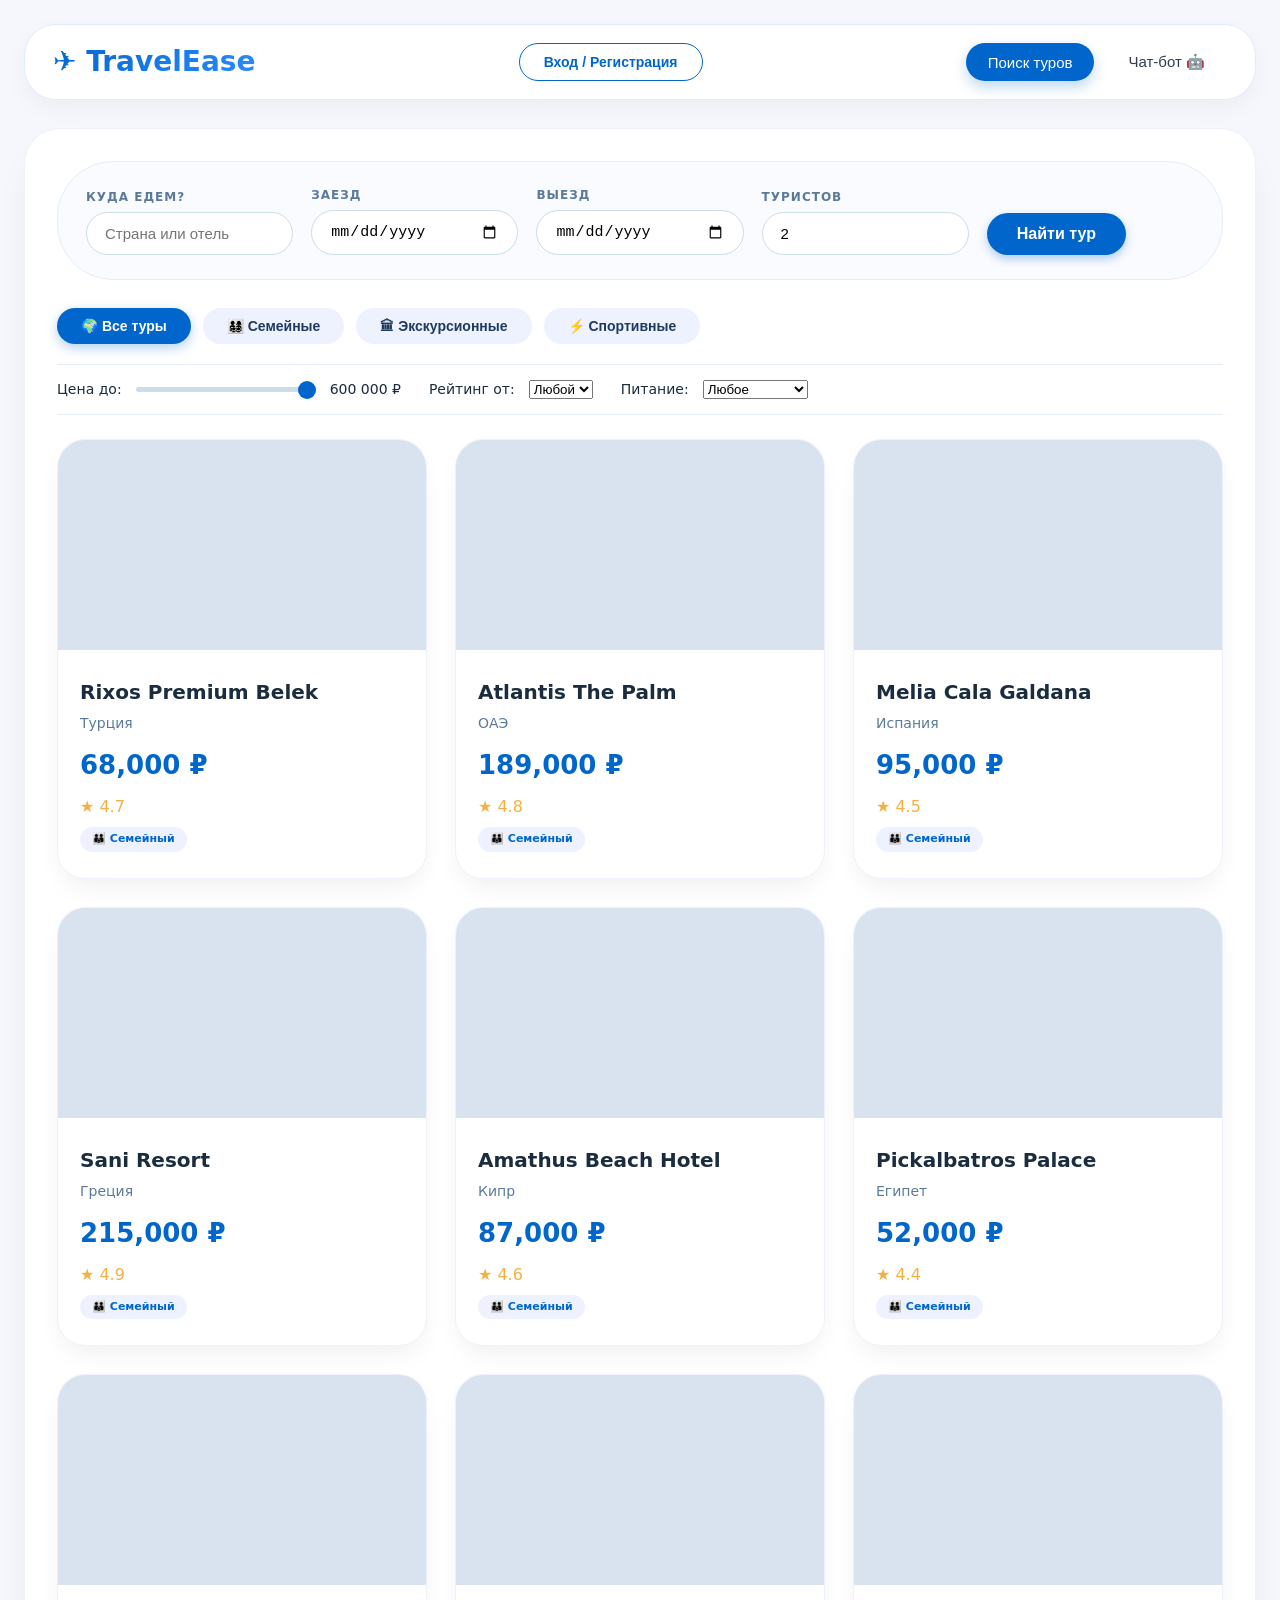
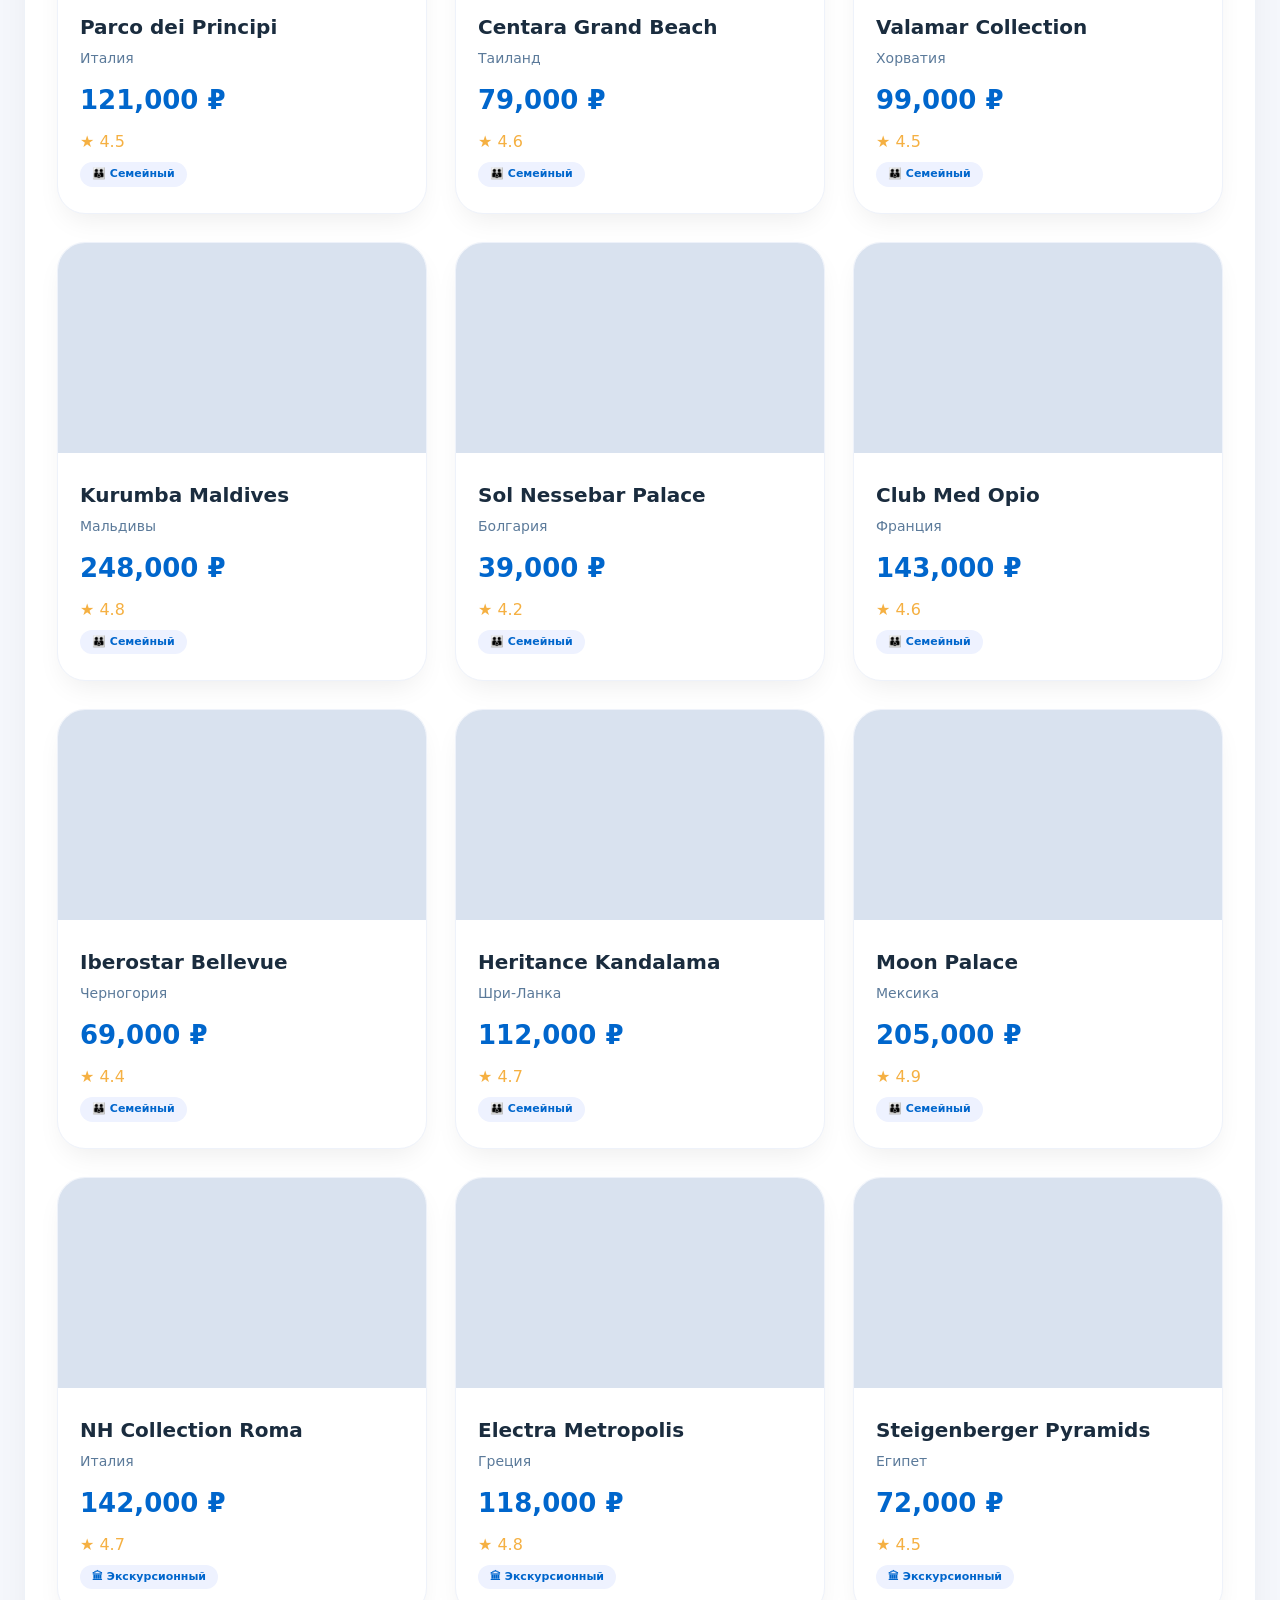
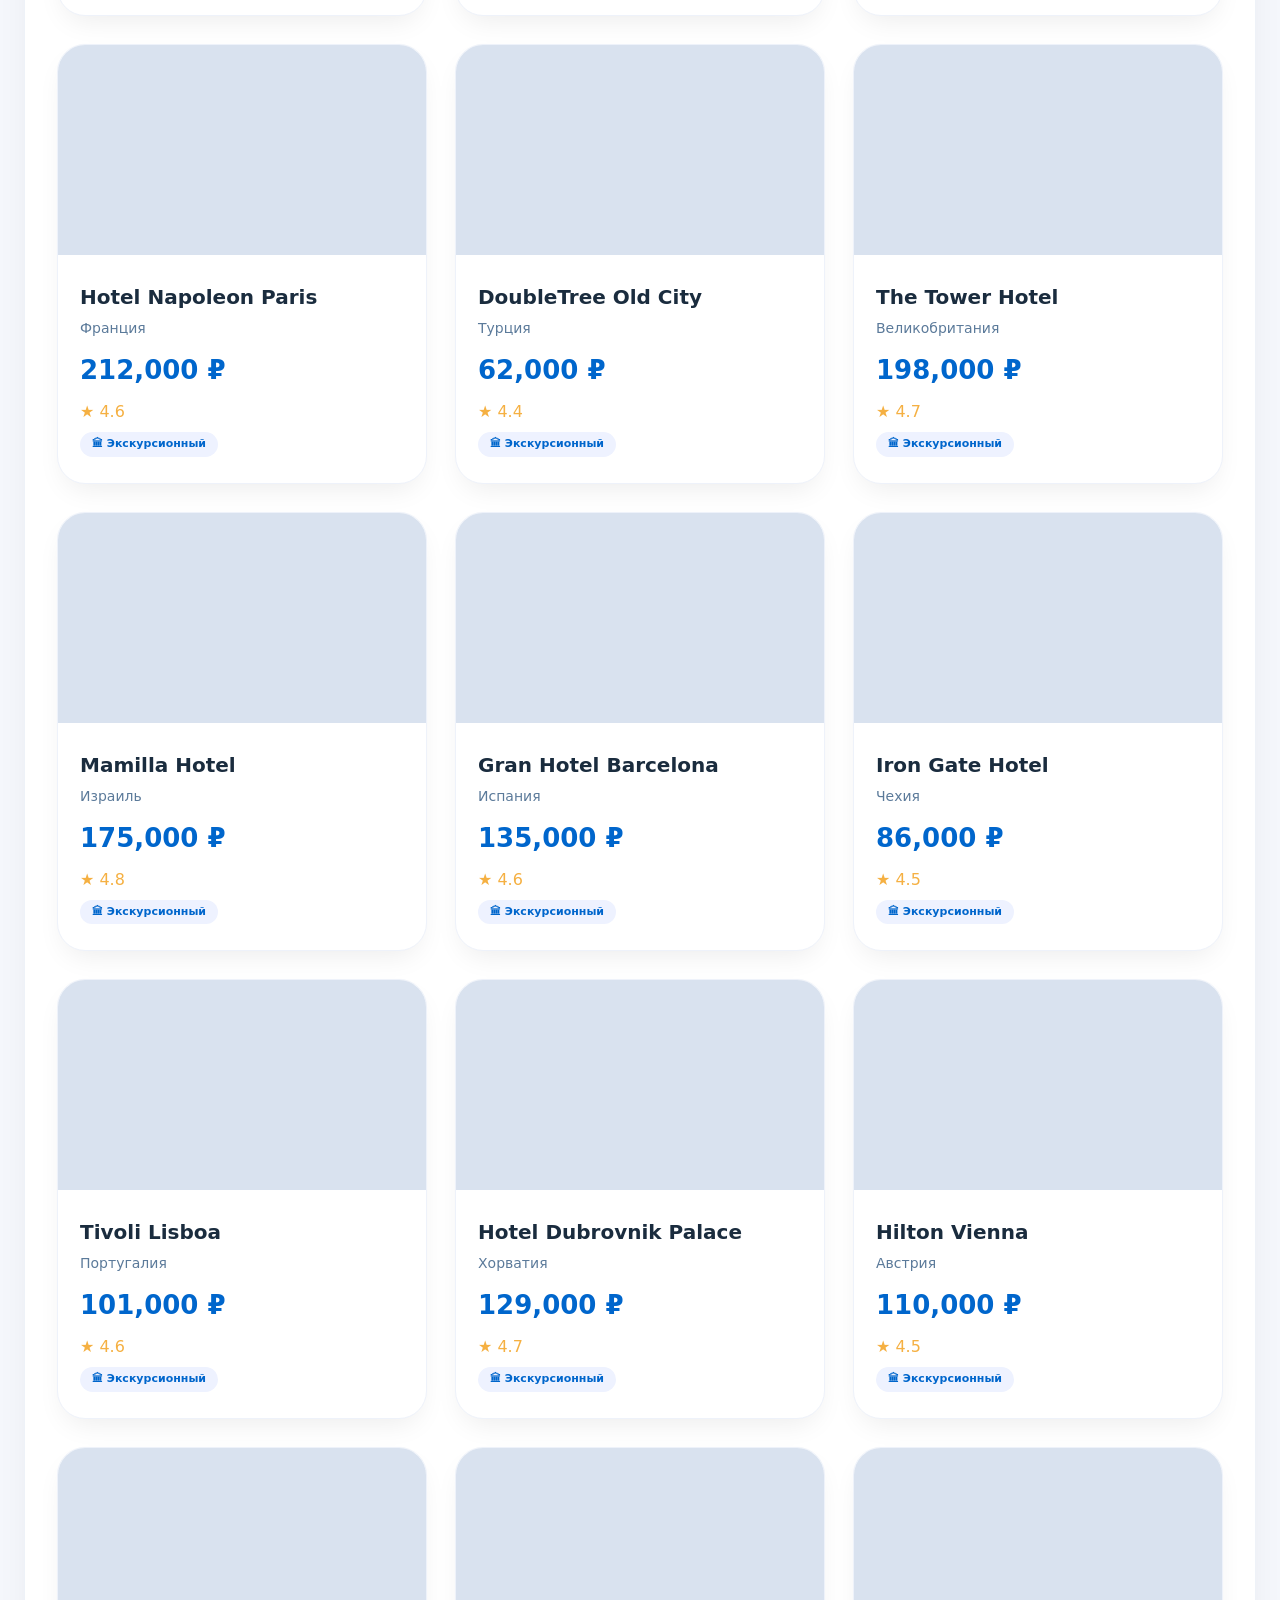
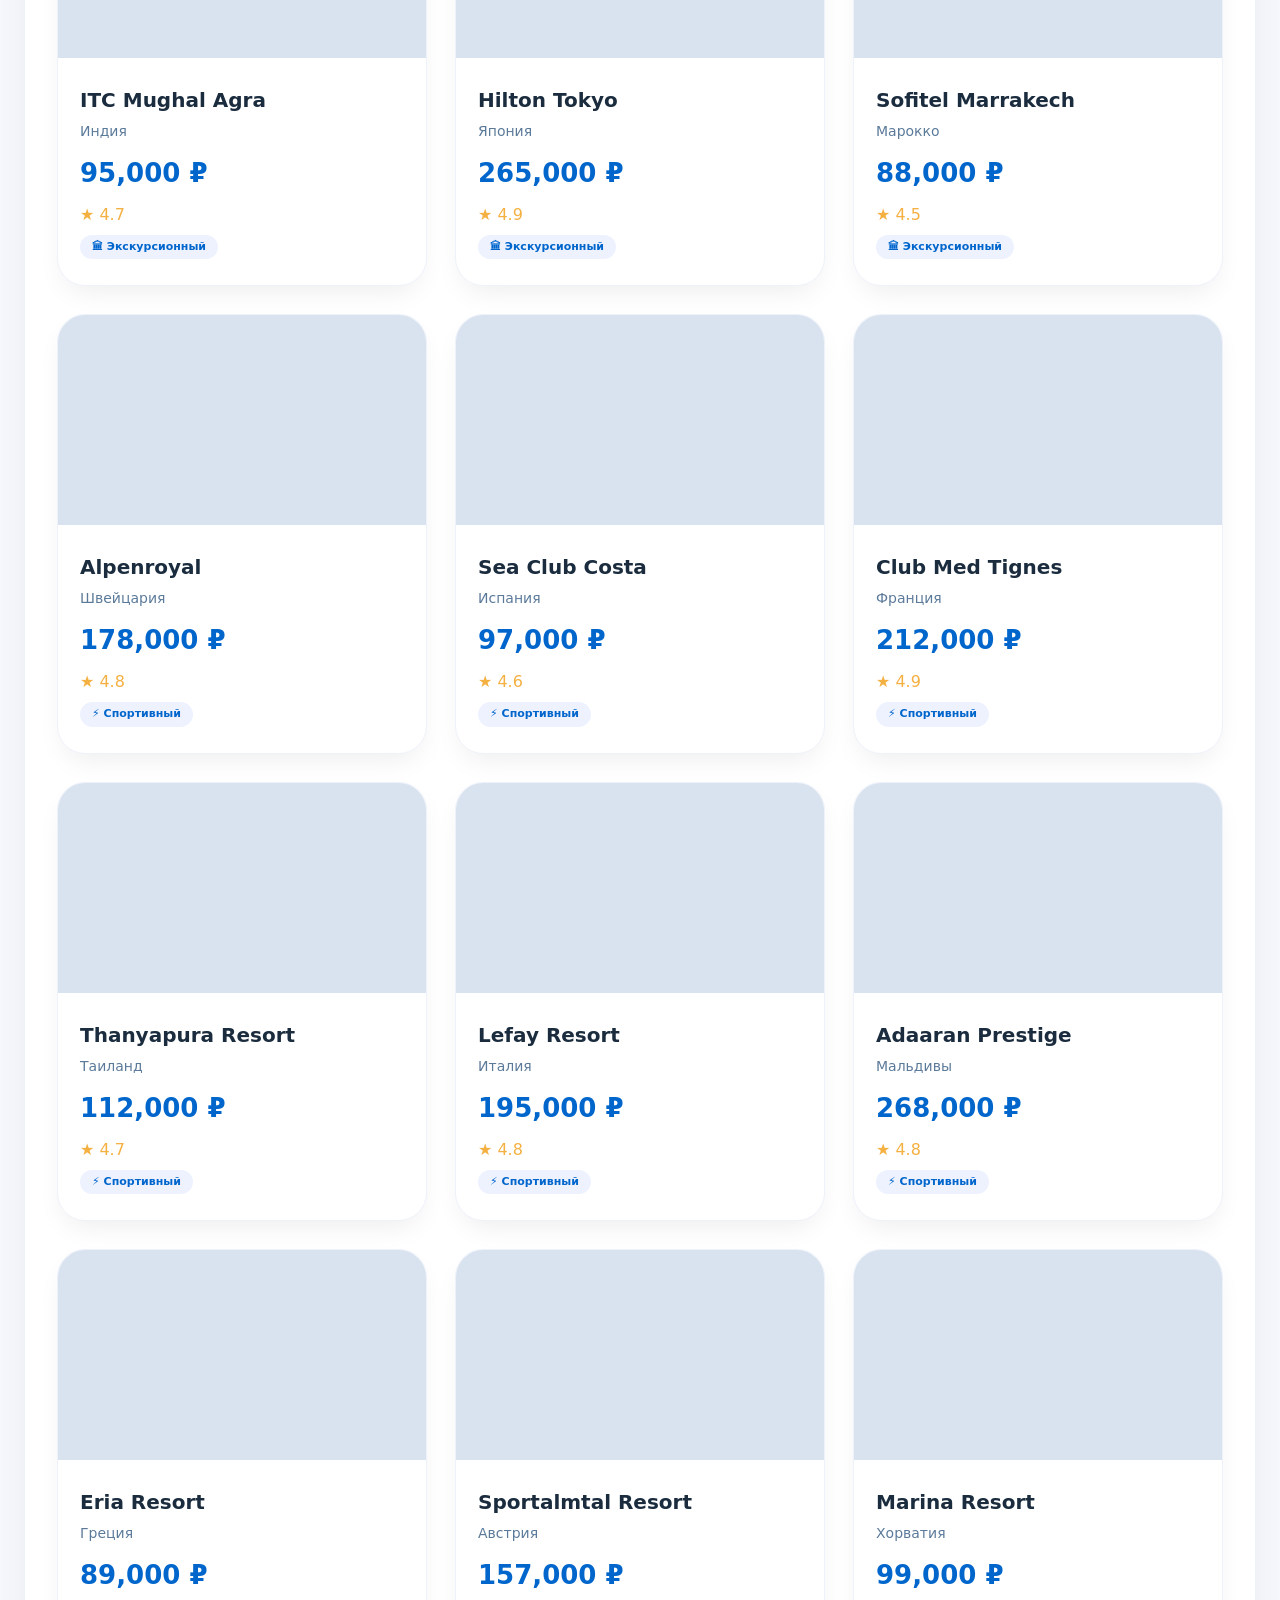
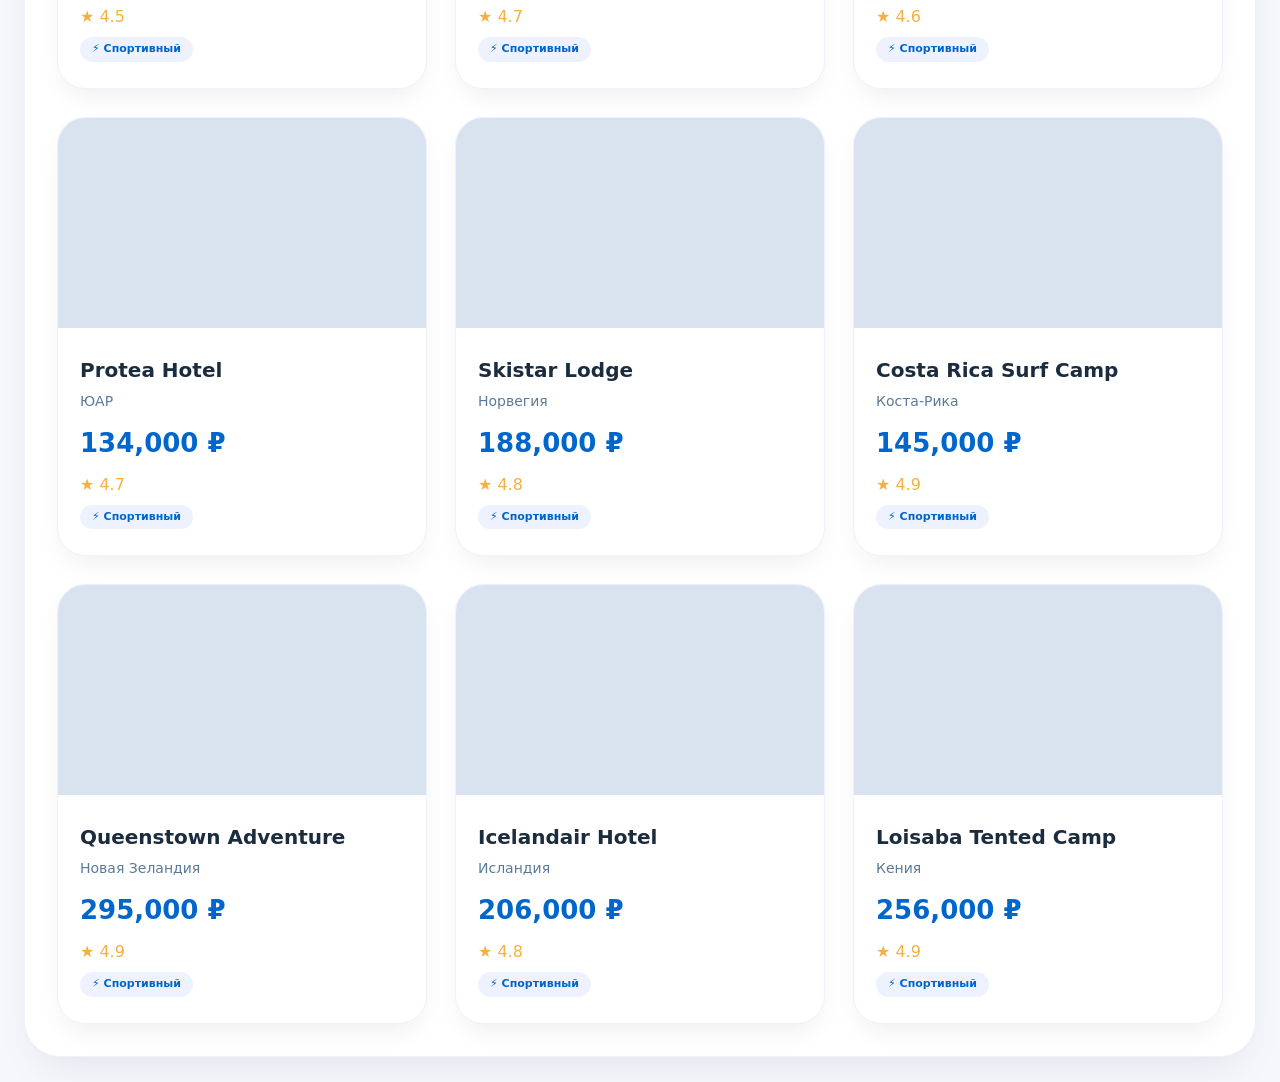
==== index.html @ 3adcb888 "Add files via upload" ====
<!DOCTYPE html>
<html lang="ru">
<head>
    <meta charset="UTF-8">
    <meta name="viewport" content="width=device-width, initial-scale=1.0, user-scalable=yes">
    <title>TravelEase — элитные туры | 45 направлений</title>
    <style>
        * { margin: 0; padding: 0; box-sizing: border-box; transition: background-color 0.2s ease, color 0.2s ease, border-color 0.2s, box-shadow 0.2s, transform 0.2s; }
        body { font-family: 'Inter', system-ui, -apple-system, 'Segoe UI', Roboto, Helvetica, sans-serif; background: #f5f7fc; padding: 24px; line-height: 1.5; color: #1a2c3e; }
        body.dark-theme { background: #0f1724; color: #eef2ff; }
        ::-webkit-scrollbar { width: 8px; height: 8px; }
        ::-webkit-scrollbar-track { background: #e2e8f0; border-radius: 10px; }
        ::-webkit-scrollbar-thumb { background: #94a3b8; border-radius: 10px; }
        body.dark-theme ::-webkit-scrollbar-track { background: #1e293b; }
        body.dark-theme ::-webkit-scrollbar-thumb { background: #475569; }
        .app { max-width: 1400px; margin: 0 auto; }
        header { background: rgba(255, 255, 255, 0.96); backdrop-filter: blur(4px); border-radius: 32px; padding: 16px 28px; margin-bottom: 28px; box-shadow: 0 8px 24px rgba(0, 0, 0, 0.04); display: flex; align-items: center; justify-content: space-between; flex-wrap: wrap; gap: 18px; border: 1px solid rgba(0, 102, 204, 0.12); }
        body.dark-theme header { background: #1e2939; border-color: #2d3a4a; }
        .logo { font-size: 28px; font-weight: 700; background: linear-gradient(135deg, #0066CC, #2b8cff); -webkit-background-clip: text; background-clip: text; color: transparent; cursor: pointer; }
        body.dark-theme .logo { background: linear-gradient(135deg, #70a9ff, #a0c4ff); -webkit-background-clip: text; }
        .user-area button { background: transparent; border: 1.5px solid #0066CC; padding: 10px 24px; border-radius: 40px; font-weight: 600; font-size: 14px; cursor: pointer; color: #0066CC; }
        body.dark-theme .user-area button { border-color: #70a9ff; color: #70a9ff; }
        .nav { display: flex; gap: 12px; }
        .nav button { background: none; border: none; padding: 10px 22px; border-radius: 40px; font-weight: 500; font-size: 15px; cursor: pointer; color: #2c3e50; display: flex; align-items: center; gap: 8px; }
        body.dark-theme .nav button { color: #cbd5e6; }
        .nav button.active { background: #0066CC; color: white; box-shadow: 0 6px 14px rgba(0, 102, 204, 0.25); }
        .nav button:hover:not(.active) { background: #eef2ff; }
        body.dark-theme .nav button:hover:not(.active) { background: #2d3a4a; }
        .content { background: white; border-radius: 36px; padding: 32px; box-shadow: 0 20px 40px -12px rgba(0, 0, 0, 0.08); border: 1px solid #eef2f8; }
        body.dark-theme .content { background: #1a2533; border-color: #2a3747; }
        .search-section { background: #f9fbfe; padding: 24px 28px; border-radius: 56px; margin-bottom: 28px; display: flex; flex-wrap: wrap; gap: 18px; align-items: flex-end; border: 1px solid #e2edf7; }
        body.dark-theme .search-section { background: #1f2c3a; border-color: #2e3f4e; }
        .search-group { flex: 1 1 180px; }
        .search-group label { display: block; font-size: 12px; font-weight: 600; text-transform: uppercase; letter-spacing: 1px; color: #5b7a9a; margin-bottom: 6px; }
        .search-group input, .search-group select { width: 100%; padding: 12px 18px; border-radius: 60px; border: 1px solid #cbdde9; background: white; font-size: 15px; outline: none; }
        .search-group input:focus, .search-group select:focus { border-color: #0066CC; box-shadow: 0 0 0 3px rgba(0,102,204,0.15); }
        body.dark-theme .search-group input, body.dark-theme .search-group select { background: #253241; border-color: #405468; color: #eef2ff; }
        .avatar-search-wrapper { display: flex; align-items: center; }
        .avatar { width: 52px; height: 52px; border-radius: 50%; background: linear-gradient(135deg, #0066CC, #4098ff); color: white; display: flex; align-items: center; justify-content: center; font-weight: bold; font-size: 24px; cursor: pointer; border: 2px solid white; box-shadow: 0 6px 12px rgba(0,0,0,0.1); }
        .filter-row { display: flex; gap: 28px; flex-wrap: wrap; margin: 20px 0 18px; padding: 14px 0; border-top: 1px solid #e2edf7; border-bottom: 1px solid #e2edf7; }
        .filter-item { display: flex; align-items: center; gap: 14px; font-size: 14px; }
        .category-tabs { display: flex; flex-wrap: wrap; gap: 12px; margin: 0 0 20px 0; }
        .category-btn { background: #eef2ff; border: none; padding: 10px 24px; border-radius: 40px; font-weight: 600; font-size: 14px; cursor: pointer; color: #1e3a5f; }
        body.dark-theme .category-btn { background: #2d3a4a; color: #cbd5e6; }
        .category-btn.active { background: #0066CC; color: white; box-shadow: 0 4px 12px rgba(0,102,204,0.3); }
        input[type="range"] { width: 180px; height: 5px; -webkit-appearance: none; background: #cbdde9; border-radius: 5px; }
        input[type="range"]::-webkit-slider-thumb { -webkit-appearance: none; width: 18px; height: 18px; background: #0066CC; border-radius: 50%; cursor: pointer; }
        body.dark-theme input[type="range"] { background: #405468; }
        body.dark-theme input[type="range"]::-webkit-slider-thumb { background: #70a9ff; }
        .tours-grid { display: grid; grid-template-columns: repeat(auto-fill, minmax(290px, 1fr)); gap: 28px; margin-top: 24px; }
        .tour-card { background: #ffffff; border-radius: 28px; overflow: hidden; box-shadow: 0 12px 28px -8px rgba(0, 0, 0, 0.08); transition: all 0.3s cubic-bezier(0.2, 0, 0, 1); cursor: pointer; border: 1px solid #eef2fa; }
        body.dark-theme .tour-card { background: #202d3c; border-color: #2e4051; }
        .tour-card:hover { transform: translateY(-6px); box-shadow: 0 28px 38px -14px rgba(0, 0, 0, 0.2); }
        .tour-card img { width: 100%; height: 210px; object-fit: cover; background: #d9e2ef; }
        .tour-info { padding: 20px 22px 26px; }
        .tour-info h3 { font-size: 20px; font-weight: 700; margin-bottom: 6px; }
        .destination { color: #5b7a9a; font-size: 14px; margin-bottom: 12px; }
        .price { font-size: 26px; font-weight: 800; color: #0066CC; }
        body.dark-theme .price { color: #70a9ff; }
        .rating { color: #f5b042; margin-top: 10px; font-weight: 500; }
        .tour-category-badge { display: inline-block; background: #eef2ff; padding: 4px 12px; border-radius: 30px; font-size: 11px; font-weight: 600; margin-top: 8px; color: #0066CC; }
        .modal { display: none; position: fixed; top: 0; left: 0; width: 100%; height: 100%; background: rgba(0, 0, 0, 0.6); backdrop-filter: blur(4px); justify-content: center; align-items: center; z-index: 3000; }
        .modal.active { display: flex; }
        .modal-content { background: white; border-radius: 48px; padding: 32px; width: 560px; max-width: 92%; box-shadow: 0 30px 50px rgba(0, 0, 0, 0.3); animation: fadeUp 0.25s ease; max-height: 85vh; overflow-y: auto; }
        body.dark-theme .modal-content { background: #1e2a36; color: #fff; }
        @keyframes fadeUp { from { opacity: 0; transform: translateY(20px); } to { opacity: 1; transform: translateY(0); } }
        .close-modal { float: right; font-size: 28px; cursor: pointer; transition: 0.2s; }
        .destinations-list { display: grid; grid-template-columns: repeat(auto-fill, minmax(200px, 1fr)); gap: 12px; margin: 20px 0; }
        .dest-card { background: #f0f4fa; padding: 14px 12px; border-radius: 40px; text-align: center; cursor: pointer; font-weight: 500; transition: 0.2s; border: 1px solid transparent; }
        .dest-card:hover { background: #0066CC; color: white; transform: scale(0.98); border-color: #fff; }
        body.dark-theme .dest-card { background: #2f4052; color: #eef2ff; }
        body.dark-theme .dest-card:hover { background: #70a9ff; color: #0f1724; }
        .btn { background: #0066CC; color: white; border: none; padding: 14px 30px; border-radius: 50px; font-size: 16px; font-weight: 700; cursor: pointer; transition: 0.2s; box-shadow: 0 4px 10px rgba(0,102,204,0.3); }
        .btn:hover { background: #004c99; transform: translateY(-2px); }
        body.dark-theme .btn { background: #70a9ff; color: #0f1724; }
        .extras-group { margin: 20px 0; max-height: 320px; overflow-y: auto; padding-right: 8px; }
        .extras-group label { display: flex; align-items: center; gap: 14px; margin: 16px 0; cursor: pointer; }
        .extras-group input[type="checkbox"] { width: 20px; height: 20px; accent-color: #0066CC; }
        .profile-section { background: #f8fafc; border-radius: 28px; padding: 24px; }
        body.dark-theme .profile-section { background: #253240; }
        .booking-item { background: #ffffff; border-radius: 24px; padding: 18px; margin-bottom: 16px; border: 1px solid #eef2f8; }
        body.dark-theme .booking-item { background: #253240; border-color: #31475b; }
        .extras-list { font-size: 13px; margin-top: 10px; color: #2b6e3c; }
        .logout-btn { background: #dc3545; color: white; border: none; padding: 12px 28px; border-radius: 60px; font-weight: 600; cursor: pointer; }
        .chat-widget { position: fixed; bottom: 28px; right: 28px; width: 340px; background: white; border-radius: 32px; box-shadow: 0 20px 35px rgba(0, 0, 0, 0.2); overflow: hidden; display: none; flex-direction: column; z-index: 1000; }
        .chat-widget.open { display: flex; }
        .chat-header { background: #0066CC; color: white; padding: 16px 20px; display: flex; justify-content: space-between; font-weight: 700; }
        .chat-messages { height: 280px; overflow-y: auto; padding: 16px; background: #f9fbfe; }
        .chat-message.user { display: flex; justify-content: flex-end; margin-bottom: 12px; }
        .chat-message.bot { display: flex; justify-content: flex-start; margin-bottom: 12px; }
        .chat-bubble { max-width: 80%; padding: 10px 16px; border-radius: 24px; background: white; }
        .chat-message.user .chat-bubble { background: #0066CC; color: white; }
        .chat-input-area { display: flex; padding: 12px; border-top: 1px solid #e2edf7; gap: 8px; }
        .chat-input-area input { flex: 1; padding: 10px 16px; border-radius: 60px; border: 1px solid #cbdde9; outline: none; }
        .notification { position: fixed; bottom: 28px; left: 28px; background: #0066CC; color: white; padding: 14px 24px; border-radius: 60px; font-weight: 600; animation: slideUp 0.3s; z-index: 2000; }
        @keyframes slideUp { from { opacity: 0; transform: translateY(20px); } to { opacity: 1; transform: translateY(0); } }
        .avatar-preview { width: 100px; height: 100px; border-radius: 50%; background: #0066CC; display: flex; align-items: center; justify-content: center; font-size: 42px; font-weight: bold; color: white; margin-bottom: 20px; }
        .settings-item { margin: 24px 0; display: flex; align-items: center; flex-wrap: wrap; gap: 20px; }
        .tab-btn.active { background: #0066CC; color: white; border: none; }
        .tab-content { display: none; }
        .tab-content.active { display: block; }
    </style>
</head>
<body>
<div class="app">
    <header>
        <div class="logo" onclick="location.reload()">✈ TravelEase</div>
        <div class="user-area" id="userArea">
            <button id="authButton" onclick="openAuthModal()" data-i18n="auth_btn">Вход / Регистрация</button>
        </div>
        <div class="nav">
            <button id="navHome" class="active" onclick="showView('home')" data-i18n="nav_home">Поиск туров</button>
            <button onclick="openChat()" data-i18n="nav_chat">Чат-бот 🤖</button>
        </div>
    </header>
    <div class="content">
        <div id="homeView" class="list-view">
            <div class="search-section">
                <div class="search-group"><label data-i18n="search_dest">Куда едем?</label><input type="text" id="searchDestination" placeholder="Страна или отель" data-i18n-placeholder="search_placeholder"></div>
                <div class="search-group"><label data-i18n="date_from">Заезд</label><input type="date" id="dateFrom"></div>
                <div class="search-group"><label data-i18n="date_to">Выезд</label><input type="date" id="dateTo"></div>
                <div class="search-group"><label data-i18n="travelers">Туристов</label><input type="number" id="travelers" value="2" min="1"></div>
                <div class="search-group"><button class="btn" style="padding:12px 30px;" onclick="searchTours()" data-i18n="search_btn">Найти тур</button></div>
                <div id="avatarContainer" style="display:none;" onclick="goToProfile()" class="avatar-search-wrapper"><div id="avatarPlaceholder" class="avatar"></div></div>
            </div>
            <div class="category-tabs" id="categoryTabs">
                <button class="category-btn active" data-cat="all" data-i18n="cat_all">🌍 Все туры</button>
                <button class="category-btn" data-cat="family" data-i18n="cat_family">👨‍👩‍👧‍👦 Семейные</button>
                <button class="category-btn" data-cat="excursion" data-i18n="cat_excursion">🏛 Экскурсионные</button>
                <button class="category-btn" data-cat="sport" data-i18n="cat_sport">⚡ Спортивные</button>
            </div>
            <div class="filter-row">
                <div class="filter-item"><label data-i18n="price_up_to">Цена до:</label><input type="range" id="priceFilter" min="0" max="600000" step="5000" value="600000" oninput="updatePriceLabel()"><span id="priceValue">600 000 ₽</span></div>
                <div class="filter-item"><label data-i18n="rating_from">Рейтинг от:</label><select id="ratingFilter"><option value="0" data-i18n="any">Любой</option><option value="4">4+</option><option value="4.5">4.5+</option><option value="4.8">4.8+</option></select></div>
                <div class="filter-item"><label data-i18n="meal">Питание:</label><select id="mealFilter"><option value="" data-i18n="any_meal">Любое</option><option value="all-inclusive">All Inclusive</option><option value="breakfast">Завтраки</option><option value="half">Полупансион</option></select></div>
            </div>
            <div id="toursContainer" class="tours-grid"></div>
        </div>
        <div id="profileView" class="detail-view" style="display:none;">
            <h2 style="margin-bottom:20px;" data-i18n="profile_title">👤 Личный кабинет</h2>
            <div class="profile-tabs" style="display:flex; gap:12px; margin-bottom:24px; border-bottom:2px solid #e2edf7; padding-bottom:8px;">
                <button class="tab-btn active" onclick="switchProfileTab('profileInfo')" data-i18n="profile_tab">Профиль</button>
                <button class="tab-btn" onclick="switchProfileTab('bookings')" data-i18n="bookings_tab">История бронирований</button>
                <button class="tab-btn" onclick="switchProfileTab('settings')" data-i18n="settings_tab">Настройки</button>
            </div>
            <div id="profileInfoTab" class="tab-content active"><div class="profile-section"><div id="profileAvatarPreview" class="avatar-preview"></div><p><strong data-i18n="name_label">Имя:</strong> <span id="profileName"></span></p><p><strong data-i18n="email_label">Email:</strong> <span id="profileEmail"></span></p></div></div>
            <div id="bookingsTab" class="tab-content"><div class="profile-section"><div id="bookingHistory"></div><button class="btn" style="margin-top:20px;" onclick="clearBookings()" data-i18n="clear_history">Очистить историю</button></div></div>
            <div id="settingsTab" class="tab-content"><div class="profile-section"><div class="settings-item"><label data-i18n="theme_label">Тема:</label><select id="themeSelect" onchange="changeTheme(this.value)"><option value="light">Светлая</option><option value="dark">Тёмная</option></select></div><div class="settings-item"><label data-i18n="lang_label">Язык:</label><select id="languageSelect" onchange="changeLanguage(this.value)"><option value="ru">Русский</option><option value="en">English</option></select></div><div class="settings-item avatar-upload"><label data-i18n="avatar_label">Аватар:</label><input type="file" id="avatarUpload" accept="image/*"><button class="btn" style="padding:8px 20px;" onclick="uploadAvatar()" data-i18n="upload_btn">Загрузить</button></div><div class="settings-item"><button class="logout-btn" onclick="logout()" data-i18n="logout_btn">Выйти из аккаунта</button></div></div></div>
        </div>
    </div>
</div>

<div id="destinationsModal" class="modal"><div class="modal-content"><span class="close-modal" onclick="closeDestinationsModal()">&times;</span><h2 id="destModalTitle" data-i18n="dest_modal_title">Выберите город / курорт</h2><div id="destinationsList" class="destinations-list"></div></div></div>
<div id="extrasModal" class="modal"><div class="modal-content"><span class="close-modal" onclick="closeExtrasModal()">&times;</span><h2 data-i18n="extras_title">✨ Дополнительные услуги</h2><div id="extrasList" class="extras-group"></div><button id="confirmBookingBtn" class="btn" style="width:100%;" onclick="confirmBookingWithExtras()" data-i18n="confirm_btn">Подтвердить бронь</button></div></div>
<div id="authModal" class="modal"></div>
<div id="chatWidget" class="chat-widget"></div>

<script>
    // ------------------- ПЕРЕВОДЫ ИНТЕРФЕЙСА -------------------
    const i18n = {
        ru: {
            auth_btn:"Вход / Регистрация", nav_home:"Поиск туров", nav_chat:"Чат-бот 🤖",
            search_dest:"Куда едем?", search_placeholder:"Страна или отель", date_from:"Заезд", date_to:"Выезд", travelers:"Туристов", search_btn:"Найти тур",
            price_up_to:"Цена до:", rating_from:"Рейтинг от:", meal:"Питание:", any:"Любой", any_meal:"Любое",
            cat_all:"🌍 Все туры", cat_family:"👨‍👩‍👧‍👦 Семейные", cat_excursion:"🏛 Экскурсионные", cat_sport:"⚡ Спортивные",
            profile_title:"👤 Личный кабинет", profile_tab:"Профиль", bookings_tab:"История бронирований", settings_tab:"Настройки",
            name_label:"Имя:", email_label:"Email:", clear_history:"Очистить историю", theme_label:"Тема:", lang_label:"Язык:",
            avatar_label:"Аватар:", upload_btn:"Загрузить", logout_btn:"Выйти из аккаунта",
            login_title:"Вход", login_btn:"Войти", to_register:"Нет аккаунта? Зарегистрируйтесь", register_btn:"Зарегистрироваться", to_login:"Уже есть аккаунт? Войти",
            extras_title:"✨ Дополнительные услуги", confirm_btn:"Подтвердить бронь", book_btn:"Забронировать с доп. услугами",
            dest_modal_title:"Выберите город / курорт", chat_welcome:"Здравствуйте! Нажмите на любой тур, чтобы увидеть 15 направлений и забронировать.",
            family_badge:"👪 Семейный", excursion_badge:"🏛 Экскурсионный", sport_badge:"⚡ Спортивный"
        },
        en: {
            auth_btn:"Login / Register", nav_home:"Search tours", nav_chat:"Chat bot 🤖",
            search_dest:"Where to go?", search_placeholder:"Country or hotel", date_from:"Check-in", date_to:"Check-out", travelers:"Travelers", search_btn:"Find tour",
            price_up_to:"Price up to:", rating_from:"Rating from:", meal:"Meal:", any:"Any", any_meal:"Any",
            cat_all:"🌍 All tours", cat_family:"👨‍👩‍👧‍👦 Family", cat_excursion:"🏛 Excursion", cat_sport:"⚡ Sport",
            profile_title:"👤 My Account", profile_tab:"Profile", bookings_tab:"Booking history", settings_tab:"Settings",
            name_label:"Name:", email_label:"Email:", clear_history:"Clear history", theme_label:"Theme:", lang_label:"Language:",
            avatar_label:"Avatar:", upload_btn:"Upload", logout_btn:"Logout",
            login_title:"Login", login_btn:"Login", to_register:"No account? Register", register_btn:"Register", to_login:"Already have account? Login",
            extras_title:"✨ Extra services", confirm_btn:"Confirm booking", book_btn:"Book with extras",
            dest_modal_title:"Choose city / resort", chat_welcome:"Hello! Click on any tour to see 15 destinations and book.",
            family_badge:"👪 Family", excursion_badge:"🏛 Excursion", sport_badge:"⚡ Sport"
        }
    };

    // ------------------- МАППИНГ СТРАН НА ФОТОГРАФИИ (ВАШИ URL + ДОБАВЛЕНЫ БОЛГАРИЯ И ЧЕРНОГОРИЯ) -------------------
    const countryImages = {
        // Русские названия
        "Турция": "https://fs.tonkosti.ru/sized/c420x200/1y/d8/1yd8jlja1r9cw8wog88swg8w8.jpg",
        "ОАЭ": "https://avatars.mds.yandex.net/i?id=caaf9a3d404d3c3d1b4f79c4db36d442_l-10703615-images-thumbs&n=13",
        "Испания": "https://pichold.ru/wp-content/uploads/2018/05/Spain1.jpg",
        "Греция": "https://avatars.mds.yandex.net/i?id=753945d20bbf22c6a6fbdc21956136d4_l-5276739-images-thumbs&n=13",
        "Кипр": "https://avatars.mds.yandex.net/i?id=712f76683929795d12dc6cb9701861fe_l-4667938-images-thumbs&n=13",
        "Египет": "https://upload.wikimedia.org/wikipedia/commons/thumb/d/df/Cairo_Form_Top.JPG/1280px-Cairo_Form_Top.JPG",
        "Италия": "https://i.pinimg.com/originals/f0/96/74/f09674102a705268036e72155bc8bedb.jpg?nii=t",
        "Таиланд": "https://prv1.lori-images.net/vid-sverhu-na-gorod-bangkok-stolitsu-tailanda-0041940785-preview.jpg",
        "Хорватия": "https://media.istockphoto.com/id/1456054172/ru/фото/живописный-город-и-пляжи-примоштена-с-панорамным-видом.jpg?s=612x612&w=0&k=20&c=5eMLczs-QNZ3IiZ3NWUAD_ZSmj2WtSO-fiffzHGi4II=",
        "Мальдивы": "https://upload.wikimedia.org/wikipedia/commons/thumb/a/ab/Mal%C3%A9_Maldives_%281%29.jpg/1280px-Mal%C3%A9_Maldives_%281%29.jpg",
        "Болгария": "https://zefirtravel.by/upload/iblock/d06/gyoi3owfc1e5he7cleymrq4ubcai6he0.jpg",
        "Франция": "https://upload.wikimedia.org/wikipedia/commons/thumb/4/4b/La_Tour_Eiffel_vue_de_la_Tour_Saint-Jacques%2C_Paris_ao%C3%BBt_2014_%282%29.jpg/1280px-La_Tour_Eiffel_vue_de_la_Tour_Saint-Jacques%2C_Paris_ao%C3%BBt_2014_%282%29.jpg",
        "Черногория": "https://avatars.mds.yandex.net/get-vertis-journal/4212087/169.jpg_1712660937142/orig",
        "Шри-Ланка": "https://images.unsplash.com/photo-1590523741831-ab7e8b8f9c7f?w=400&h=300&fit=crop",
        "Мексика": "https://images.unsplash.com/photo-1590077428593-a55bb07c4665?w=400&h=300&fit=crop",
        "Великобритания": "https://cdnn21.img.ria.ru/images/155635/45/1556354505_0:438:2000:1563_1920x0_80_0_0_64fb6d242c6240d9e44e5de1a31a7d6f.jpg",
        "Израиль": "https://media.istockphoto.com/id/506401136/tr/foto%C4%9Fraf/view-of-haifa-from-mount-carmel-israel.jpg?s=170667a&w=0&k=20&c=jRl7v8b5OUZMvqsaiNYcy_qJw44idveOdDEF3quhUKE=",
        "Чехия": "https://avatars.mds.yandex.net/i?id=47c4bacf1a6c9251844a124065e6716e_l-5623485-images-thumbs&n=13",
        "Португалия": "https://avatars.mds.yandex.net/i?id=853f57af607aa90fb7f7865453f0c22a_l-4257886-images-thumbs&n=13",
        "Австрия": "https://upload.wikimedia.org/wikipedia/commons/thumb/a/a6/Vienna_Street_%28375876406%29.jpg/1280px-Vienna_Street_%28375876406%29.jpg",
        "Индия": "https://as2.ftcdn.net/jpg/04/01/31/59/1000_F_401315941_G0X03EqVjcPDh1ev7G2wEQpZgFyKDsdK.jpg",
        "Япония": "https://i.pinimg.com/originals/78/07/6e/78076e2c7926d61602fe616200fc313e.jpg",
        "Марокко": "https://f.otzyv.ru/f/14/04/143994/24/01052420325418866840.jpeg",
        "Швейцария": "https://i.pinimg.com/originals/62/a5/1f/62a51f903d980187d5d91b3efa884c68.jpg",
        "ЮАР": "https://avatars.mds.yandex.net/i?id=478c4f4e84dbdb4a3ce99b69a5c23538_l-11459613-images-thumbs&n=13",
        "Норвегия": "https://avatars.mds.yandex.net/i?id=b45d98459e0d44fa5370cbfd703229a9_l-5234483-images-thumbs&n=13",
        "Коста-Рика": "https://upload.wikimedia.org/wikipedia/commons/thumb/0/07/San_Jose_2020_by_%40caya_here.jpg/960px-San_Jose_2020_by_%40caya_here.jpg",
        "Новая Зеландия": "https://media.istockphoto.com/id/2161229024/ru/фото/городской-пейзаж-веллингтона-новая-зеландия.jpg?s=612x612&w=0&k=20&c=vqJBxbzULoNAcci7_MfjV-fAuTaaHC8o_zM-yxdJ0Is=",
        "Исландия": "https://naked-science.ru/wp-content/uploads/2021/07/10-114.jpg",
        "Кения": "https://avatars.mds.yandex.net/i?id=1cce8fcec178874a376b730a52b8966f_sr-5172151-images-thumbs&n=13",
        // Английские названия (для EN)
        "Turkey": "https://fs.tonkosti.ru/sized/c420x200/1y/d8/1yd8jlja1r9cw8wog88swg8w8.jpg",
        "UAE": "https://avatars.mds.yandex.net/i?id=caaf9a3d404d3c3d1b4f79c4db36d442_l-10703615-images-thumbs&n=13",
        "Spain": "https://pichold.ru/wp-content/uploads/2018/05/Spain1.jpg",
        "Greece": "https://avatars.mds.yandex.net/i?id=753945d20bbf22c6a6fbdc21956136d4_l-5276739-images-thumbs&n=13",
        "Cyprus": "https://avatars.mds.yandex.net/i?id=712f76683929795d12dc6cb9701861fe_l-4667938-images-thumbs&n=13",
        "Egypt": "https://upload.wikimedia.org/wikipedia/commons/thumb/d/df/Cairo_Form_Top.JPG/1280px-Cairo_Form_Top.JPG",
        "Italy": "https://i.pinimg.com/originals/f0/96/74/f09674102a705268036e72155bc8bedb.jpg?nii=t",
        "Thailand": "https://prv1.lori-images.net/vid-sverhu-na-gorod-bangkok-stolitsu-tailanda-0041940785-preview.jpg",
        "Croatia": "https://media.istockphoto.com/id/1456054172/ru/фото/живописный-город-и-пляжи-примоштена-с-панорамным-видом.jpg?s=612x612&w=0&k=20&c=5eMLczs-QNZ3IiZ3NWUAD_ZSmj2WtSO-fiffzHGi4II=",
        "Maldives": "https://upload.wikimedia.org/wikipedia/commons/thumb/a/ab/Mal%C3%A9_Maldives_%281%29.jpg/1280px-Mal%C3%A9_Maldives_%281%29.jpg",
        "Bulgaria": "https://zefirtravel.by/upload/iblock/d06/gyoi3owfc1e5he7cleymrq4ubcai6he0.jpg",
        "France": "https://upload.wikimedia.org/wikipedia/commons/thumb/4/4b/La_Tour_Eiffel_vue_de_la_Tour_Saint-Jacques%2C_Paris_ao%C3%BBt_2014_%282%29.jpg/1280px-La_Tour_Eiffel_vue_de_la_Tour_Saint-Jacques%2C_Paris_ao%C3%BBt_2014_%282%29.jpg",
        "Montenegro": "https://avatars.mds.yandex.net/get-vertis-journal/4212087/169.jpg_1712660937142/orig",
        "Sri Lanka": "https://images.unsplash.com/photo-1590523741831-ab7e8b8f9c7f?w=400&h=300&fit=crop",
        "Mexico": "https://images.unsplash.com/photo-1590077428593-a55bb07c4665?w=400&h=300&fit=crop",
        "UK": "https://cdnn21.img.ria.ru/images/155635/45/1556354505_0:438:2000:1563_1920x0_80_0_0_64fb6d242c6240d9e44e5de1a31a7d6f.jpg",
        "Israel": "https://media.istockphoto.com/id/506401136/tr/foto%C4%9Fraf/view-of-haifa-from-mount-carmel-israel.jpg?s=170667a&w=0&k=20&c=jRl7v8b5OUZMvqsaiNYcy_qJw44idveOdDEF3quhUKE=",
        "Czech": "https://avatars.mds.yandex.net/i?id=47c4bacf1a6c9251844a124065e6716e_l-5623485-images-thumbs&n=13",
        "Portugal": "https://avatars.mds.yandex.net/i?id=853f57af607aa90fb7f7865453f0c22a_l-4257886-images-thumbs&n=13",
        "Austria": "https://upload.wikimedia.org/wikipedia/commons/thumb/a/a6/Vienna_Street_%28375876406%29.jpg/1280px-Vienna_Street_%28375876406%29.jpg",
        "India": "https://as2.ftcdn.net/jpg/04/01/31/59/1000_F_401315941_G0X03EqVjcPDh1ev7G2wEQpZgFyKDsdK.jpg",
        "Japan": "https://i.pinimg.com/originals/78/07/6e/78076e2c7926d61602fe616200fc313e.jpg",
        "Morocco": "https://f.otzyv.ru/f/14/04/143994/24/01052420325418866840.jpeg",
        "Switzerland": "https://i.pinimg.com/originals/62/a5/1f/62a51f903d980187d5d91b3efa884c68.jpg",
        "South Africa": "https://avatars.mds.yandex.net/i?id=478c4f4e84dbdb4a3ce99b69a5c23538_l-11459613-images-thumbs&n=13",
        "Norway": "https://avatars.mds.yandex.net/i?id=b45d98459e0d44fa5370cbfd703229a9_l-5234483-images-thumbs&n=13",
        "Costa Rica": "https://upload.wikimedia.org/wikipedia/commons/thumb/0/07/San_Jose_2020_by_%40caya_here.jpg/960px-San_Jose_2020_by_%40caya_here.jpg",
        "New Zealand": "https://media.istockphoto.com/id/2161229024/ru/фото/городской-пейзаж-веллингтона-новая-зеландия.jpg?s=612x612&w=0&k=20&c=vqJBxbzULoNAcci7_MfjV-fAuTaaHC8o_zM-yxdJ0Is=",
        "Iceland": "https://naked-science.ru/wp-content/uploads/2021/07/10-114.jpg",
        "Kenya": "https://avatars.mds.yandex.net/i?id=1cce8fcec178874a376b730a52b8966f_sr-5172151-images-thumbs&n=13"
    };
    const defaultImage = "https://images.unsplash.com/photo-1469854523086-cc02fe5d8800?w=400&h=300&fit=crop";

    // ------------------- 45 ТУРОВ (15 в каждой категории) РУС/АНГЛ -------------------
    const generateToursData = (lang) => {
        const isRu = lang === 'ru';
        const familyTours = [
            { id: 1, destination: isRu?"Турция":"Turkey", hotelName: "Rixos Premium Belek", price: 68000, rating: 4.7, meal: "all-inclusive", category: "family", description: isRu?"Аквапарк, мини-клуб, семейный спа, всё включено.":"Aquapark, kids club, family spa, all inclusive.", amenities: isRu?["Аквапарк","Детский клуб","All Inclusive"]:["Aquapark","Kids Club","All Inclusive"] },
            { id: 2, destination: isRu?"ОАЭ":"UAE", hotelName: "Atlantis The Palm", price: 189000, rating: 4.8, meal: "all-inclusive", category: "family", description: isRu?"Огромный аквариум, аквапарк, детские зоны.":"Huge aquarium, aquapark, kids zones.", amenities: isRu?["Аквапарк","Дельфинарий","Семейные номера"]:["Aquapark","Dolphinarium","Family rooms"] },
            { id: 3, destination: isRu?"Испания":"Spain", hotelName: "Melia Cala Galdana", price: 95000, rating: 4.5, meal: "half", category: "family", description: isRu?"Песчаный пляж, анимация, детский бассейн.":"Sandy beach, animation, kids pool.", amenities: isRu?["Мини-клуб","Семейный спа","Half Board"]:["Mini club","Family spa","Half Board"] },
            { id: 4, destination: isRu?"Греция":"Greece", hotelName: "Sani Resort", price: 215000, rating: 4.9, meal: "all-inclusive", category: "family", description: isRu?"Лучший семейный курорт Европы.":"Best family resort in Europe.", amenities: isRu?["Детский сад","Спортшкола","All Inclusive"]:["Kindergarten","Sports school","All Inclusive"] },
            { id: 5, destination: isRu?"Кипр":"Cyprus", hotelName: "Amathus Beach Hotel", price: 87000, rating: 4.6, meal: "breakfast", category: "family", description: isRu?"Песчаный пляж, игровые комнаты.":"Sandy beach, game rooms.", amenities: isRu?["Детский клуб","Теннис","Завтраки"]:["Kids club","Tennis","Breakfast"] },
            { id: 6, destination: isRu?"Египет":"Egypt", hotelName: "Pickalbatros Palace", price: 52000, rating: 4.4, meal: "all-inclusive", category: "family", description: isRu?"Большой аквапарк, анимация.":"Large aquapark, animation.", amenities: isRu?["Аквапарк","Мини-диско","All Inclusive"]:["Aquapark","Mini disco","All Inclusive"] },
            { id: 7, destination: isRu?"Италия":"Italy", hotelName: "Parco dei Principi", price: 121000, rating: 4.5, meal: "half", category: "family", description: isRu?"Семейный отель с садом.":"Family hotel with garden.", amenities: isRu?["Игровая зона","СПА","Полупансион"]:["Play area","SPA","Half Board"] },
            { id: 8, destination: isRu?"Таиланд":"Thailand", hotelName: "Centara Grand Beach", price: 79000, rating: 4.6, meal: "breakfast", category: "family", description: isRu?"Водные горки, детская академия.":"Water slides, kids academy.", amenities: isRu?["Детский клуб","Аквапарк","Завтраки"]:["Kids club","Aquapark","Breakfast"] },
            { id: 9, destination: isRu?"Хорватия":"Croatia", hotelName: "Valamar Collection", price: 99000, rating: 4.5, meal: "half", category: "family", description: isRu?"Семейные пакеты, анимация.":"Family packages, animation.", amenities: isRu?["Анимация","Семейный СПА","Half Board"]:["Animation","Family SPA","Half Board"] },
            { id: 10, destination: isRu?"Мальдивы":"Maldives", hotelName: "Kurumba Maldives", price: 248000, rating: 4.8, meal: "all-inclusive", category: "family", description: isRu?"Семейные виллы, клуб для детей.":"Family villas, kids club.", amenities: isRu?["Детский клуб","Кинотеатр","All Inclusive"]:["Kids club","Cinema","All Inclusive"] },
            { id: 11, destination: isRu?"Болгария":"Bulgaria", hotelName: "Sol Nessebar Palace", price: 39000, rating: 4.2, meal: "all-inclusive", category: "family", description: isRu?"Бассейны, детские площадки.":"Pools, playgrounds.", amenities: isRu?["Мини-клуб","Аквазона","All Inclusive"]:["Mini club","Aqua zone","All Inclusive"] },
            { id: 12, destination: isRu?"Франция":"France", hotelName: "Club Med Opio", price: 143000, rating: 4.6, meal: "all-inclusive", category: "family", description: isRu?"Семейный all inclusive.":"Family all inclusive.", amenities: isRu?["Детский клуб","Теннис","СПА"]:["Kids club","Tennis","SPA"] },
            { id: 13, destination: isRu?"Черногория":"Montenegro", hotelName: "Iberostar Bellevue", price: 69000, rating: 4.4, meal: "half", category: "family", description: isRu?"Семейный отель с анимацией.":"Family hotel with animation.", amenities: isRu?["Анимация","Детский бассейн","Half Board"]:["Animation","Kids pool","Half Board"] },
            { id: 14, destination: isRu?"Шри-Ланка":"Sri Lanka", hotelName: "Heritance Kandalama", price: 112000, rating: 4.7, meal: "breakfast", category: "family", description: isRu?"Приключения для семьи.":"Adventure for family.", amenities: isRu?["Экотропы","Детский клуб","Завтраки"]:["Eco trails","Kids club","Breakfast"] },
            { id: 15, destination: isRu?"Мексика":"Mexico", hotelName: "Moon Palace", price: 205000, rating: 4.9, meal: "all-inclusive", category: "family", description: isRu?"Огромный курорт, 9 бассейнов.":"Huge resort, 9 pools.", amenities: isRu?["Аквапарк","Игровая зона","All Inclusive"]:["Aquapark","Play zone","All Inclusive"] }
        ];
        const excursionTours = [
            { id: 16, destination: isRu?"Италия":"Italy", hotelName: "NH Collection Roma", price: 142000, rating: 4.7, meal: "breakfast", category: "excursion", description: isRu?"Экскурсии в Колизей, Ватикан.":"Excursions to Colosseum, Vatican.", amenities: isRu?["Экскурсии","Центр города","Завтраки"]:["Excursions","City center","Breakfast"] },
            { id: 17, destination: isRu?"Греция":"Greece", hotelName: "Electra Metropolis", price: 118000, rating: 4.8, meal: "breakfast", category: "excursion", description: isRu?"Акрополь, древняя агора.":"Acropolis, ancient agora.", amenities: isRu?["Гид","Вид на Акрополь"]:["Guide","Acropolis view"] },
            { id: 18, destination: isRu?"Египет":"Egypt", hotelName: "Steigenberger Pyramids", price: 72000, rating: 4.5, meal: "half", category: "excursion", description: isRu?"Пирамиды Гизы, Луксор.":"Pyramids of Giza, Luxor.", amenities: isRu?["Экскурсии","Вид на пирамиды"]:["Excursions","Pyramid view"] },
            { id: 19, destination: isRu?"Франция":"France", hotelName: "Hotel Napoleon Paris", price: 212000, rating: 4.6, meal: "breakfast", category: "excursion", description: isRu?"Триумфальная арка, Лувр.":"Arc de Triomphe, Louvre.", amenities: isRu?["Центр Парижа","Гид"]:["Paris center","Guide"] },
            { id: 20, destination: isRu?"Турция":"Turkey", hotelName: "DoubleTree Old City", price: 62000, rating: 4.4, meal: "breakfast", category: "excursion", description: isRu?"Айя-София, Голубая мечеть.":"Hagia Sophia, Blue Mosque.", amenities: isRu?["Исторический центр","Экскурсии"]:["Historical center","Excursions"] },
            { id: 21, destination: isRu?"Великобритания":"UK", hotelName: "The Tower Hotel", price: 198000, rating: 4.7, meal: "breakfast", category: "excursion", description: isRu?"Тауэр, Биг-Бен.":"Tower of London, Big Ben.", amenities: isRu?["Экскурсии","Вид на Тауэр"]:["Excursions","Tower view"] },
            { id: 22, destination: isRu?"Израиль":"Israel", hotelName: "Mamilla Hotel", price: 175000, rating: 4.8, meal: "half", category: "excursion", description: isRu?"Старый город, Вифлеем.":"Old City, Bethlehem.", amenities: isRu?["Духовные туры","Экскурсии"]:["Spiritual tours","Excursions"] },
            { id: 23, destination: isRu?"Испания":"Spain", hotelName: "Gran Hotel Barcelona", price: 135000, rating: 4.6, meal: "breakfast", category: "excursion", description: isRu?"Саграда Фамилия, парк Гуэль.":"Sagrada Familia, Park Güell.", amenities: isRu?["Архитектурные туры"]:["Architecture tours"] },
            { id: 24, destination: isRu?"Чехия":"Czech", hotelName: "Iron Gate Hotel", price: 86000, rating: 4.5, meal: "breakfast", category: "excursion", description: isRu?"Пражский град, Карлов мост.":"Prague Castle, Charles Bridge.", amenities: isRu?["Пешие экскурсии"]:["Walking tours"] },
            { id: 25, destination: isRu?"Португалия":"Portugal", hotelName: "Tivoli Lisboa", price: 101000, rating: 4.6, meal: "breakfast", category: "excursion", description: isRu?"Башня Белем, Лиссабон.":"Belém Tower, Lisbon.", amenities: isRu?["Экскурсии","Вино"]:["Excursions","Wine"] },
            { id: 26, destination: isRu?"Хорватия":"Croatia", hotelName: "Hotel Dubrovnik Palace", price: 129000, rating: 4.7, meal: "half", category: "excursion", description: isRu?"Старый город, острова.":"Old town, islands.", amenities: isRu?["Морские экскурсии"]:["Sea excursions"] },
            { id: 27, destination: isRu?"Австрия":"Austria", hotelName: "Hilton Vienna", price: 110000, rating: 4.5, meal: "breakfast", category: "excursion", description: isRu?"Шёнбрунн, собор.":"Schönbrunn, cathedral.", amenities: isRu?["Экскурсии","Концерты"]:["Excursions","Concerts"] },
            { id: 28, destination: isRu?"Индия":"India", hotelName: "ITC Mughal Agra", price: 95000, rating: 4.7, meal: "all-inclusive", category: "excursion", description: isRu?"Тадж-Махал.":"Taj Mahal.", amenities: isRu?["Культурные туры"]:["Cultural tours"] },
            { id: 29, destination: isRu?"Япония":"Japan", hotelName: "Hilton Tokyo", price: 265000, rating: 4.9, meal: "breakfast", category: "excursion", description: isRu?"Храмы, Киото.":"Temples, Kyoto.", amenities: isRu?["Гид-переводчик"]:["Guide interpreter"] },
            { id: 30, destination: isRu?"Марокко":"Morocco", hotelName: "Sofitel Marrakech", price: 88000, rating: 4.5, meal: "half", category: "excursion", description: isRu?"Марракеш, пустыня.":"Marrakech, desert.", amenities: isRu?["Сафари на джипах"]:["Jeep safari"] }
        ];
        const sportTours = [
            { id: 31, destination: isRu?"Швейцария":"Switzerland", hotelName: "Alpenroyal", price: 178000, rating: 4.8, meal: "half", category: "sport", description: isRu?"Горные лыжи, трекинг.":"Skiing, trekking.", amenities: isRu?["Лыжный склон","СПА"]:["Ski slope","SPA"] },
            { id: 32, destination: isRu?"Испания":"Spain", hotelName: "Sea Club Costa", price: 97000, rating: 4.6, meal: "breakfast", category: "sport", description: isRu?"Сёрфинг, велосипеды.":"Surfing, bicycles.", amenities: isRu?["Школа сёрфинга"]:["Surf school"] },
            { id: 33, destination: isRu?"Франция":"France", hotelName: "Club Med Tignes", price: 212000, rating: 4.9, meal: "all-inclusive", category: "sport", description: isRu?"Горные лыжи, спа.":"Skiing, spa.", amenities: isRu?["Лыжи","Сноуборд"]:["Ski","Snowboard"] },
            { id: 34, destination: isRu?"Таиланд":"Thailand", hotelName: "Thanyapura Resort", price: 112000, rating: 4.7, meal: "breakfast", category: "sport", description: isRu?"Триатлон, йога.":"Triathlon, yoga.", amenities: isRu?["Олимпийский бассейн"]:["Olympic pool"] },
            { id: 35, destination: isRu?"Италия":"Italy", hotelName: "Lefay Resort", price: 195000, rating: 4.8, meal: "half", category: "sport", description: isRu?"Трейлраннинг, горный байк.":"Trail running, mountain bike.", amenities: isRu?["Спортзал","СПА"]:["Gym","SPA"] },
            { id: 36, destination: isRu?"Мальдивы":"Maldives", hotelName: "Adaaran Prestige", price: 268000, rating: 4.8, meal: "all-inclusive", category: "sport", description: isRu?"Дайвинг, виндсёрфинг.":"Diving, windsurfing.", amenities: isRu?["Дайвинг-центр"]:["Diving center"] },
            { id: 37, destination: isRu?"Греция":"Greece", hotelName: "Eria Resort", price: 89000, rating: 4.5, meal: "half", category: "sport", description: isRu?"Водные лыжи, футбол.":"Water skiing, football.", amenities: isRu?["Спортплощадки"]:["Sports grounds"] },
            { id: 38, destination: isRu?"Австрия":"Austria", hotelName: "Sportalmtal Resort", price: 157000, rating: 4.7, meal: "breakfast", category: "sport", description: isRu?"Парапланеризм, хайкинг.":"Paragliding, hiking.", amenities: isRu?["Горный гид"]:["Mountain guide"] },
            { id: 39, destination: isRu?"Хорватия":"Croatia", hotelName: "Marina Resort", price: 99000, rating: 4.6, meal: "half", category: "sport", description: isRu?"Парусный спорт, дайвинг.":"Sailing, diving.", amenities: isRu?["Яхт-школа"]:["Yacht school"] },
            { id: 40, destination: isRu?"ЮАР":"South Africa", hotelName: "Protea Hotel", price: 134000, rating: 4.7, meal: "breakfast", category: "sport", description: isRu?"Сафари на велосипедах.":"Bicycle safari.", amenities: isRu?["Сафари","Велотуры"]:["Safari","Bike tours"] },
            { id: 41, destination: isRu?"Норвегия":"Norway", hotelName: "Skistar Lodge", price: 188000, rating: 4.8, meal: "half", category: "sport", description: isRu?"Лыжные трассы, фьорды.":"Ski slopes, fjords.", amenities: isRu?["Лыжи","Сноуборд"]:["Ski","Snowboard"] },
            { id: 42, destination: isRu?"Коста-Рика":"Costa Rica", hotelName: "Costa Rica Surf Camp", price: 145000, rating: 4.9, meal: "all-inclusive", category: "sport", description: isRu?"Сёрфинг, рафтинг.":"Surfing, rafting.", amenities: isRu?["Сёрфинг инструктор"]:["Surf instructor"] },
            { id: 43, destination: isRu?"Новая Зеландия":"New Zealand", hotelName: "Queenstown Adventure", price: 295000, rating: 4.9, meal: "breakfast", category: "sport", description: isRu?"Банджи-джампинг, каякинг.":"Bungee jumping, kayaking.", amenities: isRu?["Экстрим-парк"]:["Extreme park"] },
            { id: 44, destination: isRu?"Исландия":"Iceland", hotelName: "Icelandair Hotel", price: 206000, rating: 4.8, meal: "half", category: "sport", description: isRu?"Трекинг к вулканам.":"Volcano trekking.", amenities: isRu?["Ледниковые туры"]:["Glacier tours"] },
            { id: 45, destination: isRu?"Кения":"Kenya", hotelName: "Loisaba Tented Camp", price: 256000, rating: 4.9, meal: "all-inclusive", category: "sport", description: isRu?"Сафари на бегу, марафоны.":"Running safari, marathons.", amenities: isRu?["Сафари-туры"]:["Safari tours"] }
        ];
        const all = [...familyTours, ...excursionTours, ...sportTours];
        all.forEach(t => {
            t.image = countryImages[t.destination] || defaultImage;
        });
        return all;
    };

    let currentLang = localStorage.getItem('travelEaseLang') || 'ru';
    let toursData = generateToursData(currentLang);
    let currentCategory = "all";
    let currentTour = null;
    let selectedDestination = null;
    let currentUser = null;
    let users = JSON.parse(localStorage.getItem('travelEaseUsers')) || [];

    // Направления (15 для каждого тура) - динамическая генерация
    function getDestinationsForTour(tour) {
        const country = tour.destination;
        const variants = [country+" Центр", country+" Пляж", country+" Старый город", country+" Порт", country+" Озеро", country+" Горы", country+" Долина", country+" Заповедник", country+" Курортный", country+" Прибрежный", country+" Исторический", country+" Зелёный", country+" Восточный", country+" Западный", country+" Северный"];
        if(currentLang === 'en') return variants.map(v => v.replace("Центр","Center").replace("Пляж","Beach").replace("Старый город","Old Town").replace("Порт","Port").replace("Озеро","Lake").replace("Горы","Mountains").replace("Долина","Valley").replace("Заповедник","Reserve").replace("Курортный","Resort").replace("Прибрежный","Coastal").replace("Исторический","Historic").replace("Зелёный","Green").replace("Восточный","Eastern").replace("Западный","Western").replace("Северный","Northern"));
        return variants;
    }

    function applyLanguage() {
        document.querySelectorAll('[data-i18n]').forEach(el => {
            const key = el.getAttribute('data-i18n');
            if (i18n[currentLang][key]) el.innerText = i18n[currentLang][key];
        });
        document.querySelectorAll('[data-i18n-placeholder]').forEach(el => {
            const key = el.getAttribute('data-i18n-placeholder');
            if (i18n[currentLang][key]) el.placeholder = i18n[currentLang][key];
        });
        document.getElementById('languageSelect').value = currentLang;
        toursData = generateToursData(currentLang);
        filterTours();
        const destModalTitle = document.getElementById('destModalTitle');
        if (destModalTitle) destModalTitle.innerText = i18n[currentLang].dest_modal_title;
        const chatWelcome = document.querySelector('#chatMessages .chat-message.bot .chat-bubble');
        if (chatWelcome) chatWelcome.innerText = i18n[currentLang].chat_welcome;
    }

    function changeLanguage(lang) {
        currentLang = lang;
        localStorage.setItem('travelEaseLang', lang);
        applyLanguage();
        showNotification(currentLang === 'ru' ? 'Язык изменён на русский' : 'Language changed to English');
    }

    function renderTours(tours) {
        const container = document.getElementById('toursContainer');
        if (!tours.length) { container.innerHTML = `<p style="text-align:center; padding:40px;">${currentLang === 'ru' ? 'Туры не найдены' : 'No tours found'}</p>`; return; }
        container.innerHTML = tours.map(t => {
            let badgeText = '';
            if (t.category === 'family') badgeText = i18n[currentLang].family_badge;
            else if (t.category === 'excursion') badgeText = i18n[currentLang].excursion_badge;
            else if (t.category === 'sport') badgeText = i18n[currentLang].sport_badge;
            return `<div class="tour-card" onclick='showDestinations(${JSON.stringify(t).replace(/'/g, "&#39;")})'>
                <img src="${t.image}" alt="${t.hotelName}" loading="lazy" onerror="this.src='${defaultImage}'">
                <div class="tour-info">
                    <h3>${t.hotelName}</h3>
                    <div class="destination">${t.destination}</div>
                    <div class="price">${t.price.toLocaleString()} ₽</div>
                    <div class="rating">★ ${t.rating}</div>
                    <div class="tour-category-badge">${badgeText}</div>
                </div>
            </div>`;
        }).join('');
    }

    function filterTours() {
        const query = document.getElementById('searchDestination').value.toLowerCase();
        const maxPrice = parseInt(document.getElementById('priceFilter').value);
        const minRating = parseFloat(document.getElementById('ratingFilter').value) || 0;
        const meal = document.getElementById('mealFilter').value;
        let filtered = toursData.filter(t => {
            const matchCat = currentCategory === "all" || t.category === currentCategory;
            const matchSearch = t.destination.toLowerCase().includes(query) || t.hotelName.toLowerCase().includes(query);
            return matchCat && matchSearch && t.price <= maxPrice && t.rating >= minRating && (meal === '' || t.meal === meal);
        });
        renderTours(filtered);
    }

    function setCategory(category) { currentCategory = category; document.querySelectorAll('.category-btn').forEach(btn => { if (btn.dataset.cat === category) btn.classList.add('active'); else btn.classList.remove('active'); }); filterTours(); }
    function searchTours() { filterTours(); }
    function updatePriceLabel() { const val = document.getElementById('priceFilter').value; document.getElementById('priceValue').innerText = Number(val).toLocaleString() + ' ₽'; filterTours(); }
    function showView(view) { document.getElementById('homeView').style.display = view === 'home' ? 'block' : 'none'; document.getElementById('profileView').style.display = view === 'profile' ? 'block' : 'none'; if (view === 'profile' && !currentUser) { alert(currentLang === 'ru' ? 'Войдите в личный кабинет' : 'Please login'); openAuthModal(); showView('home'); } if (view === 'home') filterTours(); }

    function showDestinations(tour) {
        currentTour = tour;
        const destinations = getDestinationsForTour(tour);
        document.getElementById("destModalTitle").innerHTML = `${currentLang === 'ru' ? '📍 Выберите направление для тура «' : '📍 Choose destination for tour «'}${tour.hotelName}» (${tour.destination})`;
        const container = document.getElementById("destinationsList");
        container.innerHTML = destinations.map(dest => `<div class="dest-card" onclick="selectDestination('${dest.replace(/'/g, "\\'")}')">✈️ ${dest}</div>`).join('');
        document.getElementById("destinationsModal").classList.add("active");
    }
    function selectDestination(dest) { selectedDestination = dest; closeDestinationsModal(); openExtrasModal(); }
    function openExtrasModal() {
        if (!currentUser) { alert(currentLang === 'ru' ? 'Войдите, чтобы забронировать' : 'Login to book'); openAuthModal(); return; }
        if (!currentTour || !selectedDestination) return;
        const extrasContainer = document.getElementById('extrasList');
        const possibleExtras = currentLang === 'ru' ? 
            ["🏛️ Экскурсия к древним руинам (50$)", "🍷 Дегустация местных вин (35$)", "🤿 Дайвинг с инструктором (70$)", "💆‍♀️ СПА-процедуры на двоих (120$)", "🚁 Полёт на вертолёте (200$)", "🚤 Прогулка на яхте (90$)", "📸 Фотосессия (80$)"] :
            ["🏛️ Ancient ruins excursion ($50)", "🍷 Local wine tasting ($35)", "🤿 Diving with instructor ($70)", "💆‍♀️ Couple spa treatments ($120)", "🚁 Helicopter flight ($200)", "🚤 Yacht cruise ($90)", "📸 Photoshoot ($80)"];
        extrasContainer.innerHTML = possibleExtras.map(service => `<label><input type="checkbox" value="${service}"> ${service}</label>`).join('');
        document.getElementById('extrasModal').classList.add('active');
    }
    function closeExtrasModal() { document.getElementById('extrasModal').classList.remove('active'); }
    function closeDestinationsModal() { document.getElementById('destinationsModal').classList.remove('active'); }
    function confirmBookingWithExtras() {
        const checkboxes = document.querySelectorAll('#extrasList input:checked');
        const selectedExtras = Array.from(checkboxes).map(cb => cb.value);
        closeExtrasModal();
        const booking = {
            id: Date.now(),
            tourId: currentTour.id,
            hotel: currentTour.hotelName,
            destinationCountry: currentTour.destination,
            selectedPlace: selectedDestination,
            date: new Date().toLocaleDateString(),
            price: currentTour.price,
            extras: selectedExtras,
            totalPrice: currentTour.price + selectedExtras.reduce((sum, ex) => sum + (parseInt(ex.match(/\d+/)?.[0]) || 0), 0)
        };
        if (!currentUser.bookings) currentUser.bookings = [];
        currentUser.bookings.push(booking);
        const index = users.findIndex(u => u.id === currentUser.id);
        if (index !== -1) users[index] = currentUser;
        saveUsers(); saveCurrentUser(); renderBookingHistory();
        let extrasText = selectedExtras.length ? `\n➕ ${currentLang === 'ru' ? 'Услуги' : 'Services'}: ${selectedExtras.join(', ')}` : '';
        showNotification(`${currentLang === 'ru' ? '✅ Забронирован' : '✅ Booked'} ${booking.hotel} (${booking.selectedPlace})! ${currentLang === 'ru' ? 'Сумма' : 'Total'}: ${booking.totalPrice} ₽${extrasText}`);
        setTimeout(() => { showNotification(currentLang === 'ru' ? '✈️ Напоминание: вылет через 24 часа!' : '✈️ Reminder: departure in 24 hours!'); }, 2000);
        selectedDestination = null;
    }

    // Пользовательские функции
    function saveUsers() { localStorage.setItem('travelEaseUsers', JSON.stringify(users)); }
    function saveCurrentUser() { if(currentUser) localStorage.setItem('travelEaseCurrentUser', JSON.stringify({ id: currentUser.id, name: currentUser.name, email: currentUser.email })); else localStorage.removeItem('travelEaseCurrentUser'); }
    function loadCurrentUser() { const saved = localStorage.getItem('travelEaseCurrentUser'); if(saved){ let data=JSON.parse(saved); let found=users.find(u=>u.id===data.id); if(found) currentUser=found; } updateUIForUser(); }
    function updateUIForUser() { const authBtn = document.getElementById('authButton'); if(currentUser){ authBtn.style.display = 'none'; document.getElementById('profileName').textContent = currentUser.name; document.getElementById('profileEmail').textContent = currentUser.email; } else { authBtn.style.display = 'inline-block'; document.getElementById('profileName').textContent = '—'; document.getElementById('profileEmail').textContent = '—'; } updateAvatarDisplay(); renderBookingHistory(); }
    function updateAvatarDisplay() { const container = document.getElementById('avatarContainer'), avatarPH = document.getElementById('avatarPlaceholder'), profilePrev = document.getElementById('profileAvatarPreview'); if(currentUser){ container.style.display = 'flex'; if(currentUser.avatar){ avatarPH.innerHTML = `<img src="${currentUser.avatar}" style="width:100%; height:100%; border-radius:50%; object-fit:cover;">`; profilePrev.innerHTML = `<img src="${currentUser.avatar}" style="width:100%; height:100%; border-radius:50%; object-fit:cover;">`; } else { let letter = currentUser.name ? currentUser.name.charAt(0).toUpperCase() : '?'; avatarPH.innerText = letter; avatarPH.innerHTML = letter; avatarPH.style.background = 'linear-gradient(135deg, #0066CC, #4098ff)'; profilePrev.innerText = letter; profilePrev.innerHTML = letter; profilePrev.style.background = 'linear-gradient(135deg, #0066CC, #4098ff)'; } } else { container.style.display = 'none'; profilePrev.innerHTML = ''; } }
    function renderBookingHistory() { const container = document.getElementById('bookingHistory'); if(!currentUser || !currentUser.bookings?.length) { container.innerHTML = `<p>${currentLang === 'ru' ? 'У вас пока нет бронирований.' : 'No bookings yet.'}</p>`; return; } container.innerHTML = currentUser.bookings.map(b => `<div class="booking-item"><div><strong>${b.hotel}</strong> (${b.selectedPlace || b.destinationCountry})<br><small>${b.date} · ${b.price.toLocaleString()} ₽</small>${b.extras && b.extras.length ? `<div class="extras-list">🎯 ${currentLang === 'ru' ? 'Услуги' : 'Extras'}: ${b.extras.join(', ')}<br>💰 ${currentLang === 'ru' ? 'Итого' : 'Total'}: ${b.totalPrice} ₽</div>` : ''}</div><div><button class="btn" style="padding:6px 16px;" onclick="downloadVoucher('${b.id}')">📄 ${currentLang === 'ru' ? 'Ваучер' : 'Voucher'}</button></div></div>`).join(''); }
    function downloadVoucher(bookingId) { if(!currentUser) return; const booking = currentUser.bookings.find(b => b.id == bookingId); if(!booking) return; let extrasInfo = booking.extras?.length ? `\n${currentLang === 'ru' ? 'Дополнительные услуги' : 'Extra services'}: ${booking.extras.join(', ')}\n${currentLang === 'ru' ? 'Итоговая стоимость' : 'Total price'}: ${booking.totalPrice} ₽` : ''; const content = `${currentLang === 'ru' ? 'Ваучер на тур в отель' : 'Voucher for hotel'} ${booking.hotel}\n${currentLang === 'ru' ? 'Место' : 'Place'}: ${booking.selectedPlace}\n${currentLang === 'ru' ? 'Дата брони' : 'Booking date'}: ${booking.date}\n${currentLang === 'ru' ? 'Стоимость' : 'Price'}: ${booking.price} ₽${extrasInfo}\n${currentLang === 'ru' ? 'Спасибо за выбор TravelEase!' : 'Thank you for choosing TravelEase!'}`; const blob = new Blob([content], {type: 'text/plain'}); const url = URL.createObjectURL(blob); const a = document.createElement('a'); a.href = url; a.download = `voucher_${booking.id}.txt`; a.click(); URL.revokeObjectURL(url); showNotification(currentLang === 'ru' ? 'Ваучер сохранён' : 'Voucher saved'); }
    function clearBookings() { if(currentUser) { currentUser.bookings = []; saveUsers(); saveCurrentUser(); renderBookingHistory(); showNotification(currentLang === 'ru' ? 'История очищена' : 'History cleared'); } }
    function showNotification(text) { const n = document.createElement('div'); n.className = 'notification'; n.innerText = text; document.body.appendChild(n); setTimeout(()=>n.remove(),4000); }
    function switchProfileTab(tabId) { document.querySelectorAll('.tab-btn').forEach(btn=>btn.classList.remove('active')); document.querySelectorAll('.tab-content').forEach(c=>c.classList.remove('active')); if(tabId === 'profileInfo') { document.querySelectorAll('.tab-btn')[0].classList.add('active'); document.getElementById('profileInfoTab').classList.add('active'); } else if(tabId === 'bookings') { document.querySelectorAll('.tab-btn')[1].classList.add('active'); document.getElementById('bookingsTab').classList.add('active'); renderBookingHistory(); } else if(tabId === 'settings') { document.querySelectorAll('.tab-btn')[2].classList.add('active'); document.getElementById('settingsTab').classList.add('active'); } }
    function goToProfile() { if(currentUser) showView('profile'); else openAuthModal(); }
    function uploadAvatar() { const file = document.getElementById('avatarUpload').files[0]; if(!file || !currentUser) return; const reader = new FileReader(); reader.onload = e => { currentUser.avatar = e.target.result; const idx = users.findIndex(u=>u.id===currentUser.id); if(idx!==-1) users[idx]=currentUser; saveUsers(); saveCurrentUser(); updateAvatarDisplay(); showNotification(currentLang === 'ru' ? 'Аватар обновлён' : 'Avatar updated'); }; reader.readAsDataURL(file); }
    function openAuthModal() { document.getElementById('authModal').classList.add('active'); showLoginForm(); }
    function closeAuthModal() { document.getElementById('authModal').classList.remove('active'); }
    function showLoginForm() { document.getElementById('loginForm').style.display='block'; document.getElementById('registerForm').style.display='none'; }
    function showRegisterForm() { document.getElementById('loginForm').style.display='none'; document.getElementById('registerForm').style.display='block'; }
    function register() { let name=document.getElementById('regName').value.trim(), email=document.getElementById('regEmail').value.trim(), password=document.getElementById('regPassword').value.trim(); if(!name||!email||!password){ alert(currentLang === 'ru' ? 'Заполните поля' : 'Fill all fields'); return; } if(users.find(u=>u.email===email)){ alert(currentLang === 'ru' ? 'Email уже существует' : 'Email already exists'); return; } const newUser = { id: Date.now().toString(), name, email, password, bookings: [], avatar: null }; users.push(newUser); saveUsers(); currentUser=newUser; saveCurrentUser(); updateUIForUser(); closeAuthModal(); showNotification(currentLang === 'ru' ? 'Регистрация успешна!' : 'Registration successful!'); }
    function login() { let email=document.getElementById('loginEmail').value.trim(), password=document.getElementById('loginPassword').value.trim(); let user=users.find(u=>u.email===email && u.password===password); if(!user){ alert(currentLang === 'ru' ? 'Неверный email или пароль' : 'Invalid email or password'); return; } currentUser=user; saveCurrentUser(); updateUIForUser(); closeAuthModal(); showNotification(currentLang === 'ru' ? 'Добро пожаловать!' : 'Welcome!'); }
    function logout() { currentUser=null; saveCurrentUser(); updateUIForUser(); showView('home'); showNotification(currentLang === 'ru' ? 'Вы вышли' : 'Logged out'); }
    function openChat() { document.getElementById('chatWidget').classList.add('open'); }
    function closeChat() { document.getElementById('chatWidget').classList.remove('open'); }
    function sendMessage() { const inp = document.getElementById('chatInput'); const msg = inp.value.trim(); if(!msg) return; addChatMessage(msg,'user'); inp.value=''; setTimeout(()=>botReply(msg),500); }
    function addChatMessage(text,sender) { const container = document.getElementById('chatMessages'); const div = document.createElement('div'); div.className = `chat-message ${sender}`; div.innerHTML = `<div class="chat-bubble">${text}</div>`; container.appendChild(div); container.scrollTop = container.scrollHeight; }
    function botReply(msg) { let reply = currentLang === 'ru' ? 'Здравствуйте! Выберите тур, затем направление из 15 вариантов и добавьте услуги.' : 'Hello! Choose a tour, then one of 15 destinations and add services.'; if(msg.toLowerCase().includes('скидка') || msg.toLowerCase().includes('discount')) reply = currentLang === 'ru' ? 'Сейчас действует промокод TRAVEL10 на скидку 10%!' : 'Promo code TRAVEL10 gives 10% discount!'; else if(msg.toLowerCase().includes('услуг') || msg.toLowerCase().includes('services')) reply = currentLang === 'ru' ? 'При бронировании доступны экскурсии, дайвинг, спа и вертолётные туры.' : 'Excursions, diving, spa and helicopter tours are available when booking.'; addChatMessage(reply, 'bot'); }
    function changeTheme(theme) { if(theme==='dark') document.body.classList.add('dark-theme'); else document.body.classList.remove('dark-theme'); localStorage.setItem('travelEaseTheme', theme); document.getElementById('themeSelect').value = theme; }
    function loadTheme() { changeTheme(localStorage.getItem('travelEaseTheme') || 'light'); }

    window.onload = () => {
        loadTheme();
        currentLang = localStorage.getItem('travelEaseLang') || 'ru';
        applyLanguage();
        loadCurrentUser();
        filterTours();
        document.getElementById('languageSelect').value = currentLang;
        document.querySelectorAll('.category-btn').forEach(btn => btn.addEventListener('click', () => setCategory(btn.dataset.cat)));
        document.getElementById('authModal').innerHTML = `<div class="modal-content"><span class="close-modal" onclick="closeAuthModal()">&times;</span><h2 data-i18n="login_title">Вход</h2><div id="loginForm"><input type="email" id="loginEmail" placeholder="Email"><input type="password" id="loginPassword" placeholder="${currentLang === 'ru' ? 'Пароль' : 'Password'}"><button class="btn" style="width:100%;" onclick="login()" data-i18n="login_btn">Войти</button><div style="text-align:center; margin-top:15px; color:#0066CC; cursor:pointer;" onclick="showRegisterForm()" data-i18n="to_register">Нет аккаунта? Зарегистрируйтесь</div></div><div id="registerForm" style="display:none;"><input type="text" id="regName" placeholder="${currentLang === 'ru' ? 'Имя' : 'Name'}"><input type="email" id="regEmail" placeholder="Email"><input type="password" id="regPassword" placeholder="${currentLang === 'ru' ? 'Пароль' : 'Password'}"><button class="btn" style="width:100%;" onclick="register()" data-i18n="register_btn">Зарегистрироваться</button><div style="text-align:center; margin-top:15px; color:#0066CC; cursor:pointer;" onclick="showLoginForm()" data-i18n="to_login">Уже есть аккаунт? Войти</div></div></div>`;
        document.getElementById('chatWidget').innerHTML = `<div class="chat-header"><span>🤖 TravelBot</span><button onclick="closeChat()" style="background:none; border:none; font-size:22px; cursor:pointer;">✕</button></div><div id="chatMessages" class="chat-messages"><div class="chat-message bot"><div class="chat-bubble">${i18n[currentLang].chat_welcome}</div></div></div><div class="chat-input-area"><input type="text" id="chatInput" placeholder="${currentLang === 'ru' ? 'Напишите сообщение...' : 'Type a message...'}" onkeypress="if(event.key==='Enter') sendMessage()"><button onclick="sendMessage()">➤</button></div>`;
    };
</script>
</body>
</html>
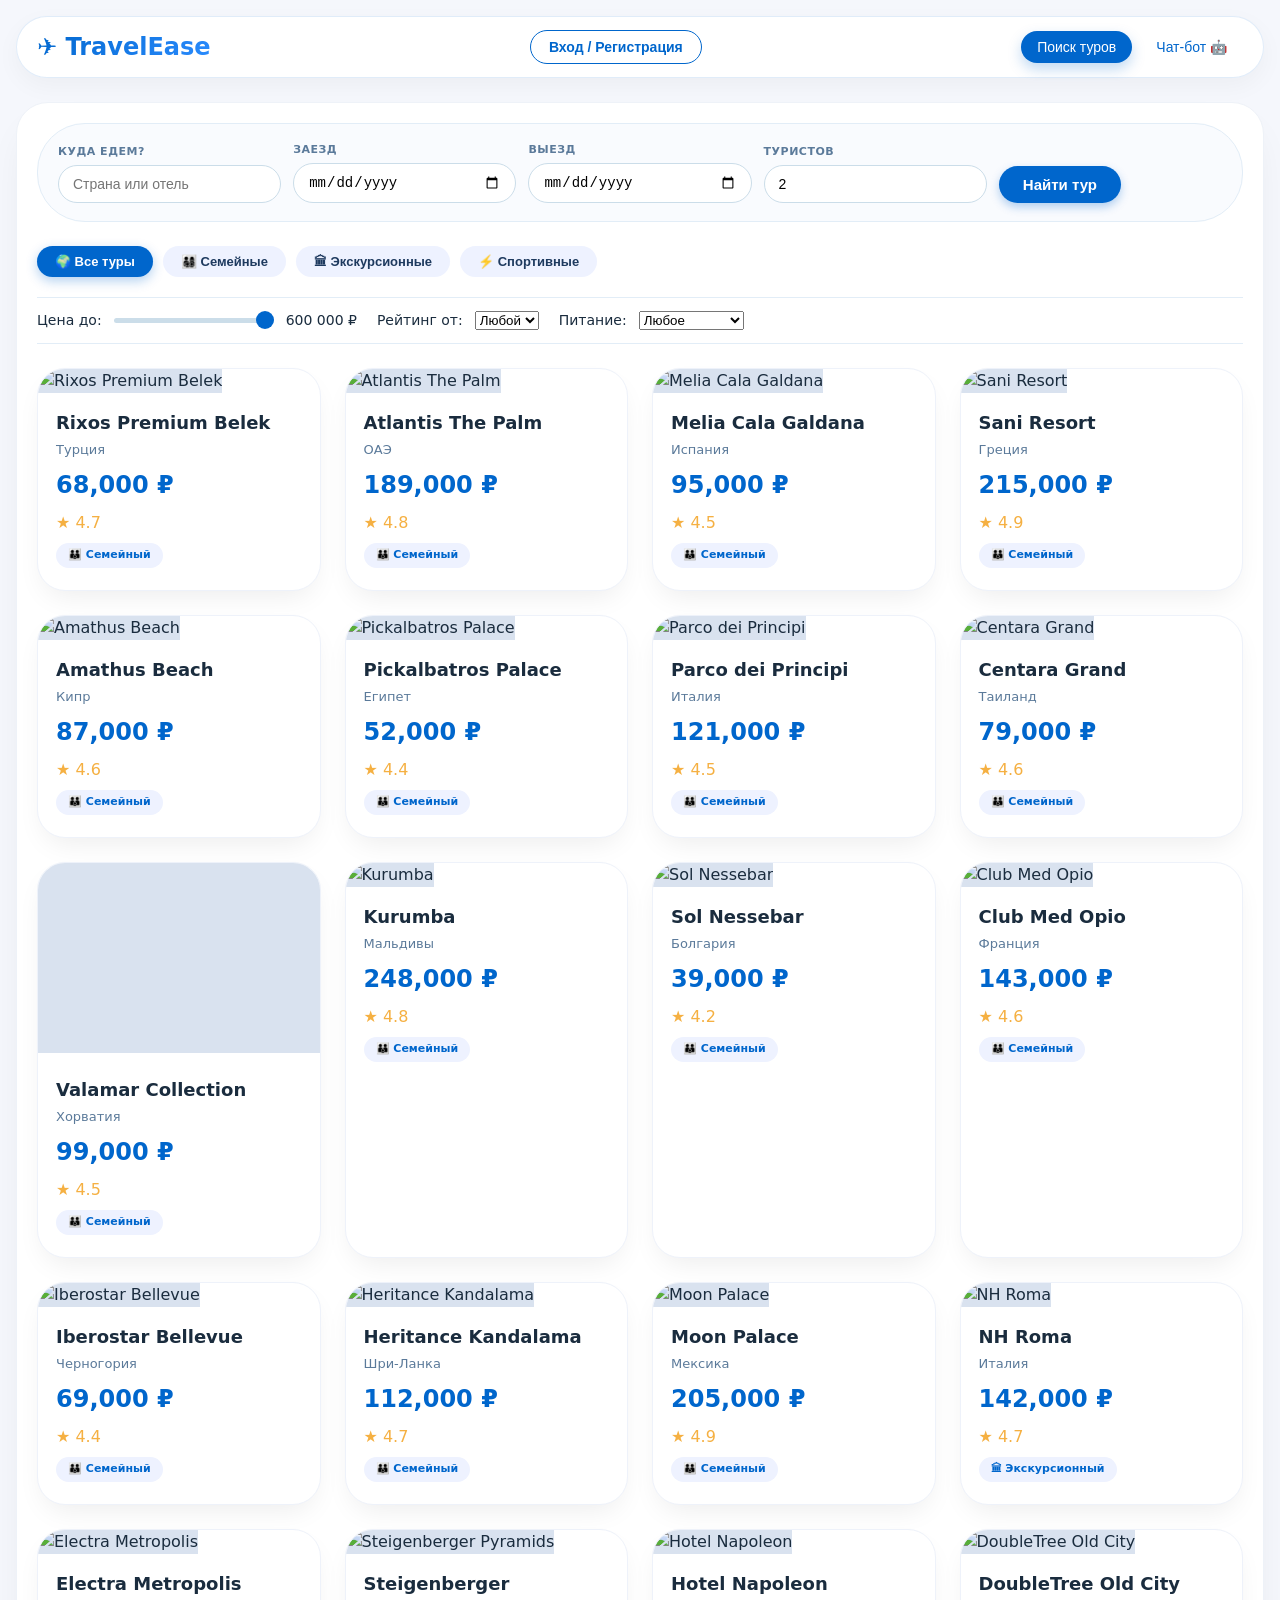
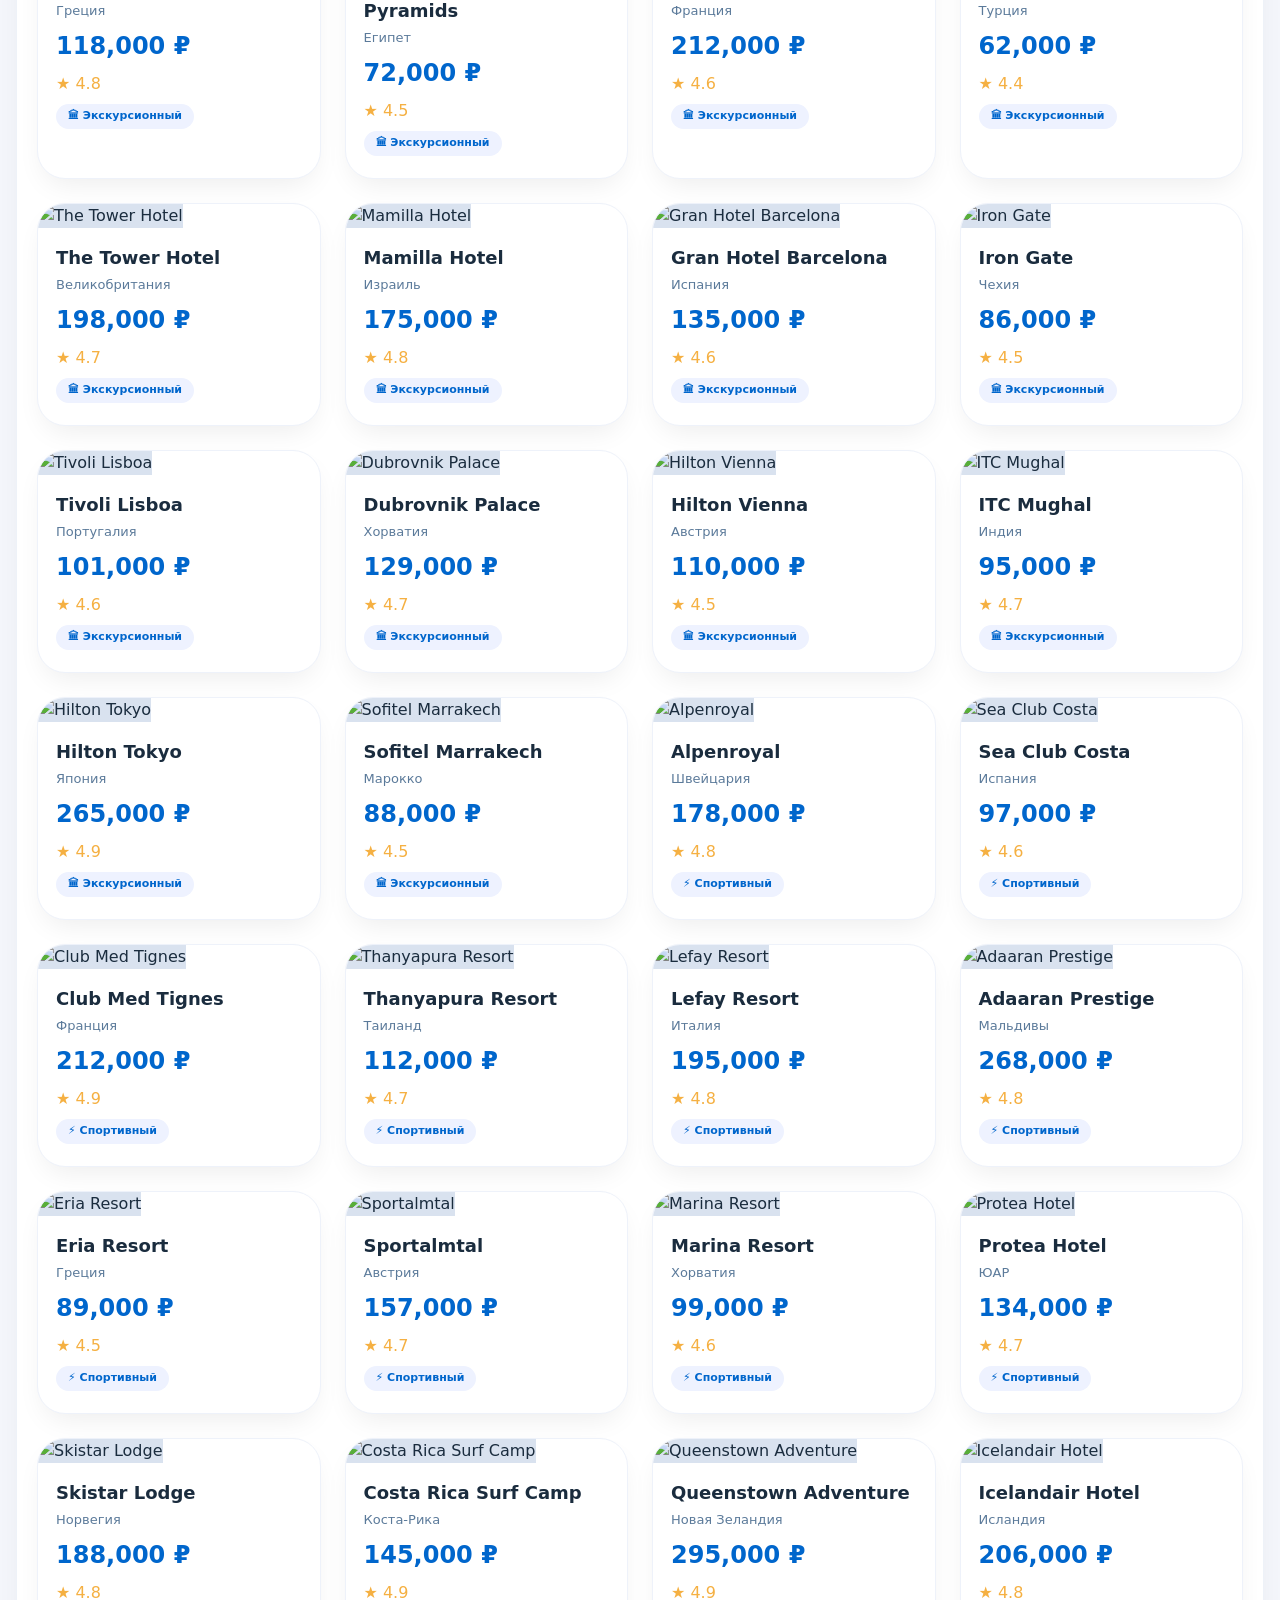
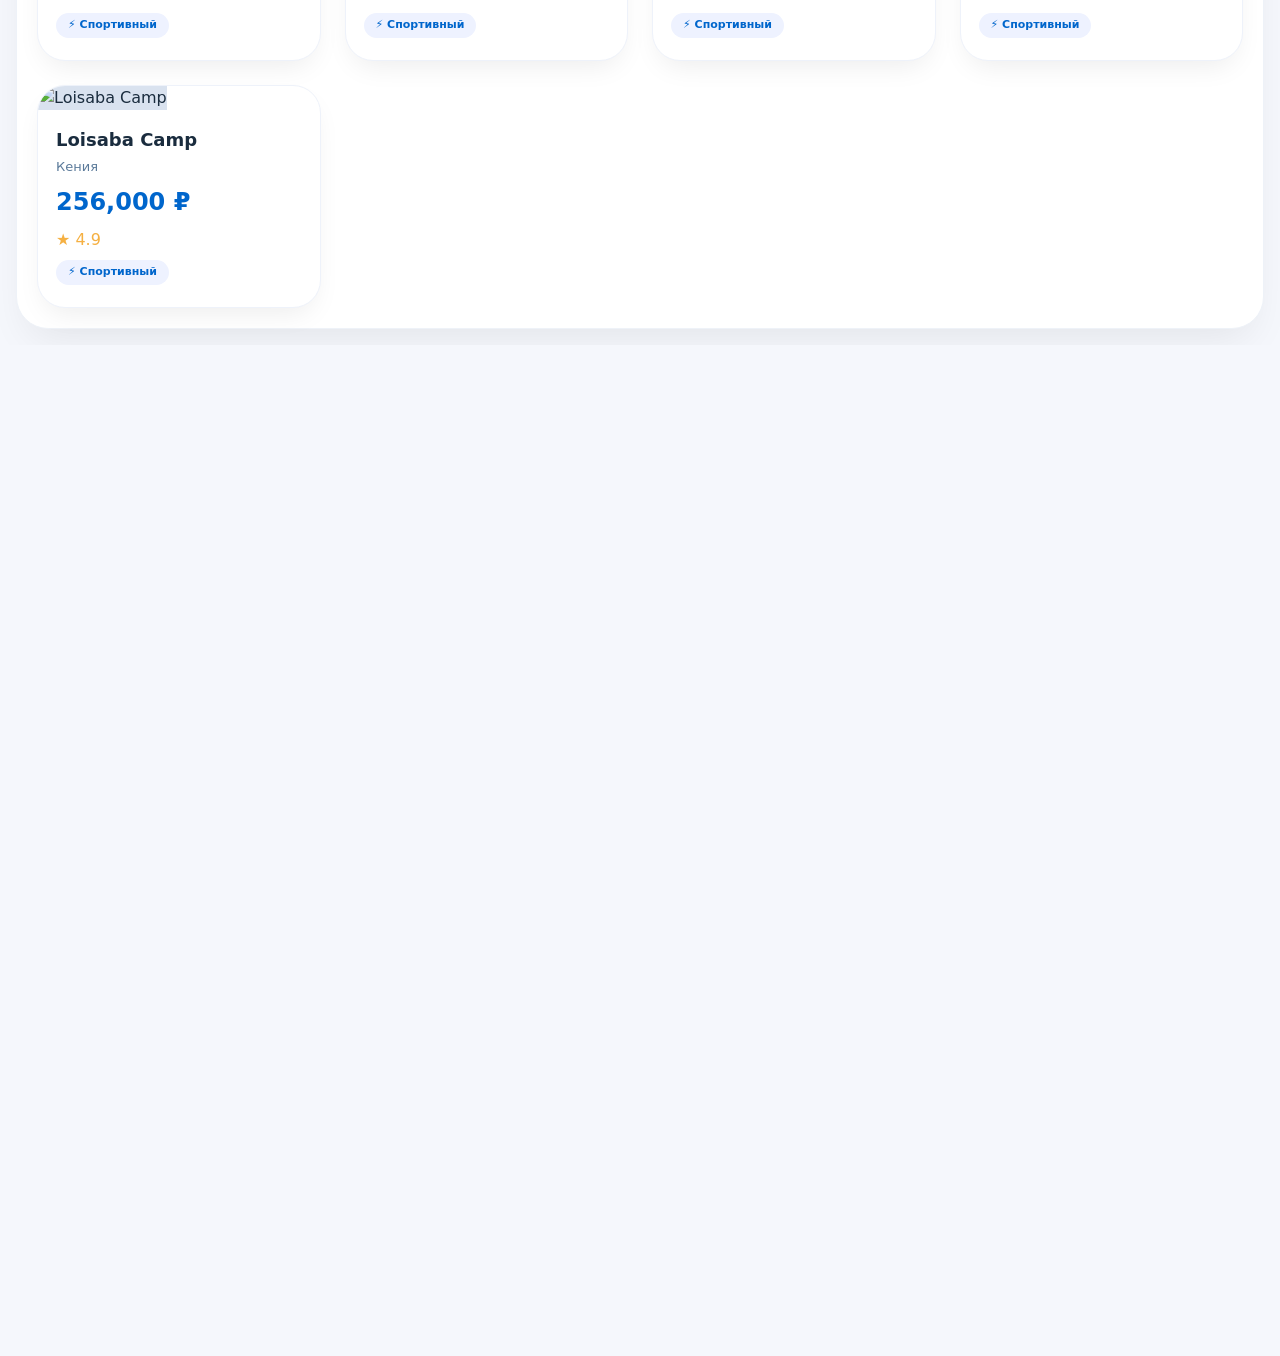
==== commit 20a82474: "Add files via upload" ====
--- a/index.html
+++ b/index.html
@@ -2,103 +2,615 @@
 <html lang="ru">
 <head>
     <meta charset="UTF-8">
-    <meta name="viewport" content="width=device-width, initial-scale=1.0, user-scalable=yes">
+    <meta name="viewport" content="width=device-width, initial-scale=1.0, user-scalable=yes, viewport-fit=cover">
     <title>TravelEase — элитные туры | 45 направлений</title>
     <style>
-        * { margin: 0; padding: 0; box-sizing: border-box; transition: background-color 0.2s ease, color 0.2s ease, border-color 0.2s, box-shadow 0.2s, transform 0.2s; }
-        body { font-family: 'Inter', system-ui, -apple-system, 'Segoe UI', Roboto, Helvetica, sans-serif; background: #f5f7fc; padding: 24px; line-height: 1.5; color: #1a2c3e; }
-        body.dark-theme { background: #0f1724; color: #eef2ff; }
-        ::-webkit-scrollbar { width: 8px; height: 8px; }
-        ::-webkit-scrollbar-track { background: #e2e8f0; border-radius: 10px; }
-        ::-webkit-scrollbar-thumb { background: #94a3b8; border-radius: 10px; }
-        body.dark-theme ::-webkit-scrollbar-track { background: #1e293b; }
-        body.dark-theme ::-webkit-scrollbar-thumb { background: #475569; }
-        .app { max-width: 1400px; margin: 0 auto; }
-        header { background: rgba(255, 255, 255, 0.96); backdrop-filter: blur(4px); border-radius: 32px; padding: 16px 28px; margin-bottom: 28px; box-shadow: 0 8px 24px rgba(0, 0, 0, 0.04); display: flex; align-items: center; justify-content: space-between; flex-wrap: wrap; gap: 18px; border: 1px solid rgba(0, 102, 204, 0.12); }
-        body.dark-theme header { background: #1e2939; border-color: #2d3a4a; }
-        .logo { font-size: 28px; font-weight: 700; background: linear-gradient(135deg, #0066CC, #2b8cff); -webkit-background-clip: text; background-clip: text; color: transparent; cursor: pointer; }
-        body.dark-theme .logo { background: linear-gradient(135deg, #70a9ff, #a0c4ff); -webkit-background-clip: text; }
-        .user-area button { background: transparent; border: 1.5px solid #0066CC; padding: 10px 24px; border-radius: 40px; font-weight: 600; font-size: 14px; cursor: pointer; color: #0066CC; }
-        body.dark-theme .user-area button { border-color: #70a9ff; color: #70a9ff; }
-        .nav { display: flex; gap: 12px; }
-        .nav button { background: none; border: none; padding: 10px 22px; border-radius: 40px; font-weight: 500; font-size: 15px; cursor: pointer; color: #2c3e50; display: flex; align-items: center; gap: 8px; }
-        body.dark-theme .nav button { color: #cbd5e6; }
-        .nav button.active { background: #0066CC; color: white; box-shadow: 0 6px 14px rgba(0, 102, 204, 0.25); }
-        .nav button:hover:not(.active) { background: #eef2ff; }
-        body.dark-theme .nav button:hover:not(.active) { background: #2d3a4a; }
-        .content { background: white; border-radius: 36px; padding: 32px; box-shadow: 0 20px 40px -12px rgba(0, 0, 0, 0.08); border: 1px solid #eef2f8; }
-        body.dark-theme .content { background: #1a2533; border-color: #2a3747; }
-        .search-section { background: #f9fbfe; padding: 24px 28px; border-radius: 56px; margin-bottom: 28px; display: flex; flex-wrap: wrap; gap: 18px; align-items: flex-end; border: 1px solid #e2edf7; }
-        body.dark-theme .search-section { background: #1f2c3a; border-color: #2e3f4e; }
-        .search-group { flex: 1 1 180px; }
-        .search-group label { display: block; font-size: 12px; font-weight: 600; text-transform: uppercase; letter-spacing: 1px; color: #5b7a9a; margin-bottom: 6px; }
-        .search-group input, .search-group select { width: 100%; padding: 12px 18px; border-radius: 60px; border: 1px solid #cbdde9; background: white; font-size: 15px; outline: none; }
-        .search-group input:focus, .search-group select:focus { border-color: #0066CC; box-shadow: 0 0 0 3px rgba(0,102,204,0.15); }
-        body.dark-theme .search-group input, body.dark-theme .search-group select { background: #253241; border-color: #405468; color: #eef2ff; }
-        .avatar-search-wrapper { display: flex; align-items: center; }
-        .avatar { width: 52px; height: 52px; border-radius: 50%; background: linear-gradient(135deg, #0066CC, #4098ff); color: white; display: flex; align-items: center; justify-content: center; font-weight: bold; font-size: 24px; cursor: pointer; border: 2px solid white; box-shadow: 0 6px 12px rgba(0,0,0,0.1); }
-        .filter-row { display: flex; gap: 28px; flex-wrap: wrap; margin: 20px 0 18px; padding: 14px 0; border-top: 1px solid #e2edf7; border-bottom: 1px solid #e2edf7; }
-        .filter-item { display: flex; align-items: center; gap: 14px; font-size: 14px; }
-        .category-tabs { display: flex; flex-wrap: wrap; gap: 12px; margin: 0 0 20px 0; }
-        .category-btn { background: #eef2ff; border: none; padding: 10px 24px; border-radius: 40px; font-weight: 600; font-size: 14px; cursor: pointer; color: #1e3a5f; }
-        body.dark-theme .category-btn { background: #2d3a4a; color: #cbd5e6; }
-        .category-btn.active { background: #0066CC; color: white; box-shadow: 0 4px 12px rgba(0,102,204,0.3); }
-        input[type="range"] { width: 180px; height: 5px; -webkit-appearance: none; background: #cbdde9; border-radius: 5px; }
-        input[type="range"]::-webkit-slider-thumb { -webkit-appearance: none; width: 18px; height: 18px; background: #0066CC; border-radius: 50%; cursor: pointer; }
-        body.dark-theme input[type="range"] { background: #405468; }
-        body.dark-theme input[type="range"]::-webkit-slider-thumb { background: #70a9ff; }
-        .tours-grid { display: grid; grid-template-columns: repeat(auto-fill, minmax(290px, 1fr)); gap: 28px; margin-top: 24px; }
-        .tour-card { background: #ffffff; border-radius: 28px; overflow: hidden; box-shadow: 0 12px 28px -8px rgba(0, 0, 0, 0.08); transition: all 0.3s cubic-bezier(0.2, 0, 0, 1); cursor: pointer; border: 1px solid #eef2fa; }
-        body.dark-theme .tour-card { background: #202d3c; border-color: #2e4051; }
-        .tour-card:hover { transform: translateY(-6px); box-shadow: 0 28px 38px -14px rgba(0, 0, 0, 0.2); }
-        .tour-card img { width: 100%; height: 210px; object-fit: cover; background: #d9e2ef; }
-        .tour-info { padding: 20px 22px 26px; }
-        .tour-info h3 { font-size: 20px; font-weight: 700; margin-bottom: 6px; }
-        .destination { color: #5b7a9a; font-size: 14px; margin-bottom: 12px; }
-        .price { font-size: 26px; font-weight: 800; color: #0066CC; }
-        body.dark-theme .price { color: #70a9ff; }
-        .rating { color: #f5b042; margin-top: 10px; font-weight: 500; }
-        .tour-category-badge { display: inline-block; background: #eef2ff; padding: 4px 12px; border-radius: 30px; font-size: 11px; font-weight: 600; margin-top: 8px; color: #0066CC; }
-        .modal { display: none; position: fixed; top: 0; left: 0; width: 100%; height: 100%; background: rgba(0, 0, 0, 0.6); backdrop-filter: blur(4px); justify-content: center; align-items: center; z-index: 3000; }
-        .modal.active { display: flex; }
-        .modal-content { background: white; border-radius: 48px; padding: 32px; width: 560px; max-width: 92%; box-shadow: 0 30px 50px rgba(0, 0, 0, 0.3); animation: fadeUp 0.25s ease; max-height: 85vh; overflow-y: auto; }
-        body.dark-theme .modal-content { background: #1e2a36; color: #fff; }
-        @keyframes fadeUp { from { opacity: 0; transform: translateY(20px); } to { opacity: 1; transform: translateY(0); } }
-        .close-modal { float: right; font-size: 28px; cursor: pointer; transition: 0.2s; }
-        .destinations-list { display: grid; grid-template-columns: repeat(auto-fill, minmax(200px, 1fr)); gap: 12px; margin: 20px 0; }
-        .dest-card { background: #f0f4fa; padding: 14px 12px; border-radius: 40px; text-align: center; cursor: pointer; font-weight: 500; transition: 0.2s; border: 1px solid transparent; }
-        .dest-card:hover { background: #0066CC; color: white; transform: scale(0.98); border-color: #fff; }
-        body.dark-theme .dest-card { background: #2f4052; color: #eef2ff; }
-        body.dark-theme .dest-card:hover { background: #70a9ff; color: #0f1724; }
-        .btn { background: #0066CC; color: white; border: none; padding: 14px 30px; border-radius: 50px; font-size: 16px; font-weight: 700; cursor: pointer; transition: 0.2s; box-shadow: 0 4px 10px rgba(0,102,204,0.3); }
-        .btn:hover { background: #004c99; transform: translateY(-2px); }
-        body.dark-theme .btn { background: #70a9ff; color: #0f1724; }
-        .extras-group { margin: 20px 0; max-height: 320px; overflow-y: auto; padding-right: 8px; }
-        .extras-group label { display: flex; align-items: center; gap: 14px; margin: 16px 0; cursor: pointer; }
-        .extras-group input[type="checkbox"] { width: 20px; height: 20px; accent-color: #0066CC; }
-        .profile-section { background: #f8fafc; border-radius: 28px; padding: 24px; }
-        body.dark-theme .profile-section { background: #253240; }
-        .booking-item { background: #ffffff; border-radius: 24px; padding: 18px; margin-bottom: 16px; border: 1px solid #eef2f8; }
-        body.dark-theme .booking-item { background: #253240; border-color: #31475b; }
-        .extras-list { font-size: 13px; margin-top: 10px; color: #2b6e3c; }
-        .logout-btn { background: #dc3545; color: white; border: none; padding: 12px 28px; border-radius: 60px; font-weight: 600; cursor: pointer; }
-        .chat-widget { position: fixed; bottom: 28px; right: 28px; width: 340px; background: white; border-radius: 32px; box-shadow: 0 20px 35px rgba(0, 0, 0, 0.2); overflow: hidden; display: none; flex-direction: column; z-index: 1000; }
-        .chat-widget.open { display: flex; }
-        .chat-header { background: #0066CC; color: white; padding: 16px 20px; display: flex; justify-content: space-between; font-weight: 700; }
-        .chat-messages { height: 280px; overflow-y: auto; padding: 16px; background: #f9fbfe; }
-        .chat-message.user { display: flex; justify-content: flex-end; margin-bottom: 12px; }
-        .chat-message.bot { display: flex; justify-content: flex-start; margin-bottom: 12px; }
-        .chat-bubble { max-width: 80%; padding: 10px 16px; border-radius: 24px; background: white; }
-        .chat-message.user .chat-bubble { background: #0066CC; color: white; }
-        .chat-input-area { display: flex; padding: 12px; border-top: 1px solid #e2edf7; gap: 8px; }
-        .chat-input-area input { flex: 1; padding: 10px 16px; border-radius: 60px; border: 1px solid #cbdde9; outline: none; }
-        .notification { position: fixed; bottom: 28px; left: 28px; background: #0066CC; color: white; padding: 14px 24px; border-radius: 60px; font-weight: 600; animation: slideUp 0.3s; z-index: 2000; }
-        @keyframes slideUp { from { opacity: 0; transform: translateY(20px); } to { opacity: 1; transform: translateY(0); } }
-        .avatar-preview { width: 100px; height: 100px; border-radius: 50%; background: #0066CC; display: flex; align-items: center; justify-content: center; font-size: 42px; font-weight: bold; color: white; margin-bottom: 20px; }
-        .settings-item { margin: 24px 0; display: flex; align-items: center; flex-wrap: wrap; gap: 20px; }
-        .tab-btn.active { background: #0066CC; color: white; border: none; }
-        .tab-content { display: none; }
-        .tab-content.active { display: block; }
+        * {
+            margin: 0;
+            padding: 0;
+            box-sizing: border-box;
+            transition: background-color 0.2s ease, color 0.2s ease, border-color 0.2s, box-shadow 0.2s, transform 0.2s;
+        }
+
+        body {
+            font-family: 'Inter', system-ui, -apple-system, 'Segoe UI', Roboto, Helvetica, sans-serif;
+            background: #f5f7fc;
+            padding: 16px;
+            line-height: 1.5;
+            color: #1a2c3e;
+        }
+
+        body.dark-theme {
+            background: #0f1724;
+            color: #eef2ff;
+        }
+
+        /* скролл */
+        ::-webkit-scrollbar {
+            width: 6px;
+            height: 6px;
+        }
+
+        ::-webkit-scrollbar-track {
+            background: #e2e8f0;
+            border-radius: 10px;
+        }
+
+        ::-webkit-scrollbar-thumb {
+            background: #94a3b8;
+            border-radius: 10px;
+        }
+
+        body.dark-theme ::-webkit-scrollbar-track {
+            background: #1e293b;
+        }
+
+        body.dark-theme ::-webkit-scrollbar-thumb {
+            background: #475569;
+        }
+
+        .app {
+            max-width: 1400px;
+            margin: 0 auto;
+        }
+
+        /* header */
+        header {
+            background: rgba(255, 255, 255, 0.96);
+            backdrop-filter: blur(4px);
+            border-radius: 32px;
+            padding: 12px 20px;
+            margin-bottom: 24px;
+            box-shadow: 0 8px 24px rgba(0, 0, 0, 0.04);
+            display: flex;
+            align-items: center;
+            justify-content: space-between;
+            flex-wrap: wrap;
+            gap: 12px;
+            border: 1px solid rgba(0, 102, 204, 0.12);
+        }
+
+        body.dark-theme header {
+            background: #1e2939;
+            border-color: #2d3a4a;
+        }
+
+        .logo {
+            font-size: 24px;
+            font-weight: 700;
+            background: linear-gradient(135deg, #0066CC, #2b8cff);
+            -webkit-background-clip: text;
+            background-clip: text;
+            color: transparent;
+            cursor: pointer;
+            white-space: nowrap;
+        }
+
+        body.dark-theme .logo {
+            background: linear-gradient(135deg, #70a9ff, #a0c4ff);
+            -webkit-background-clip: text;
+        }
+
+        .user-area button, .nav button {
+            background: transparent;
+            border: 1.5px solid #0066CC;
+            padding: 8px 18px;
+            border-radius: 40px;
+            font-weight: 600;
+            font-size: 14px;
+            cursor: pointer;
+            color: #0066CC;
+            transition: 0.2s;
+        }
+
+        body.dark-theme .user-area button, body.dark-theme .nav button {
+            border-color: #70a9ff;
+            color: #70a9ff;
+        }
+
+        .nav {
+            display: flex;
+            gap: 8px;
+            flex-wrap: wrap;
+        }
+
+        .nav button {
+            background: none;
+            border: none;
+            padding: 8px 16px;
+            font-weight: 500;
+        }
+
+        .nav button.active {
+            background: #0066CC;
+            color: white;
+            box-shadow: 0 6px 14px rgba(0, 102, 204, 0.25);
+        }
+
+        body.dark-theme .nav button.active {
+            background: #70a9ff;
+            color: #0f1724;
+        }
+
+        .content {
+            background: white;
+            border-radius: 32px;
+            padding: 20px;
+            box-shadow: 0 20px 40px -12px rgba(0, 0, 0, 0.08);
+            border: 1px solid #eef2f8;
+        }
+
+        body.dark-theme .content {
+            background: #1a2533;
+            border-color: #2a3747;
+        }
+
+        /* поисковая секция адаптив */
+        .search-section {
+            background: #f9fbfe;
+            padding: 18px 20px;
+            border-radius: 48px;
+            margin-bottom: 24px;
+            display: flex;
+            flex-wrap: wrap;
+            gap: 12px;
+            align-items: flex-end;
+            border: 1px solid #e2edf7;
+        }
+
+        body.dark-theme .search-section {
+            background: #1f2c3a;
+            border-color: #2e3f4e;
+        }
+
+        .search-group {
+            flex: 1 1 150px;
+            min-width: 120px;
+        }
+
+        .search-group label {
+            display: block;
+            font-size: 11px;
+            font-weight: 600;
+            text-transform: uppercase;
+            letter-spacing: 0.5px;
+            color: #5b7a9a;
+            margin-bottom: 4px;
+        }
+
+        .search-group input, .search-group select {
+            width: 100%;
+            padding: 10px 14px;
+            border-radius: 60px;
+            border: 1px solid #cbdde9;
+            background: white;
+            font-size: 14px;
+            outline: none;
+        }
+
+        body.dark-theme .search-group input, body.dark-theme .search-group select {
+            background: #253241;
+            border-color: #405468;
+            color: #eef2ff;
+        }
+
+        .avatar-search-wrapper {
+            display: flex;
+            align-items: center;
+            cursor: pointer;
+        }
+
+        .avatar {
+            width: 48px;
+            height: 48px;
+            border-radius: 50%;
+            background: linear-gradient(135deg, #0066CC, #4098ff);
+            color: white;
+            display: flex;
+            align-items: center;
+            justify-content: center;
+            font-weight: bold;
+            font-size: 22px;
+            border: 2px solid white;
+            box-shadow: 0 6px 12px rgba(0, 0, 0, 0.1);
+            overflow: hidden;
+        }
+
+        .filter-row {
+            display: flex;
+            gap: 20px;
+            flex-wrap: wrap;
+            margin: 16px 0 20px;
+            padding: 12px 0;
+            border-top: 1px solid #e2edf7;
+            border-bottom: 1px solid #e2edf7;
+        }
+
+        .filter-item {
+            display: flex;
+            align-items: center;
+            gap: 12px;
+            flex-wrap: wrap;
+            font-size: 14px;
+        }
+
+        .category-tabs {
+            display: flex;
+            flex-wrap: wrap;
+            gap: 10px;
+            margin-bottom: 20px;
+        }
+
+        .category-btn {
+            background: #eef2ff;
+            border: none;
+            padding: 8px 18px;
+            border-radius: 40px;
+            font-weight: 600;
+            font-size: 13px;
+            cursor: pointer;
+            color: #1e3a5f;
+        }
+
+        body.dark-theme .category-btn {
+            background: #2d3a4a;
+            color: #cbd5e6;
+        }
+
+        .category-btn.active {
+            background: #0066CC;
+            color: white;
+            box-shadow: 0 4px 12px rgba(0, 102, 204, 0.3);
+        }
+
+        input[type="range"] {
+            width: 160px;
+            height: 5px;
+            -webkit-appearance: none;
+            background: #cbdde9;
+            border-radius: 5px;
+        }
+
+        input[type="range"]::-webkit-slider-thumb {
+            -webkit-appearance: none;
+            width: 18px;
+            height: 18px;
+            background: #0066CC;
+            border-radius: 50%;
+            cursor: pointer;
+        }
+
+        /* tours grid адаптив */
+        .tours-grid {
+            display: grid;
+            grid-template-columns: repeat(auto-fill, minmax(270px, 1fr));
+            gap: 24px;
+            margin-top: 24px;
+        }
+
+        .tour-card {
+            background: #ffffff;
+            border-radius: 28px;
+            overflow: hidden;
+            box-shadow: 0 12px 28px -8px rgba(0, 0, 0, 0.08);
+            transition: all 0.3s cubic-bezier(0.2, 0, 0, 1);
+            cursor: pointer;
+            border: 1px solid #eef2fa;
+        }
+
+        body.dark-theme .tour-card {
+            background: #202d3c;
+            border-color: #2e4051;
+        }
+
+        .tour-card:hover {
+            transform: translateY(-5px);
+            box-shadow: 0 28px 38px -14px rgba(0, 0, 0, 0.2);
+        }
+
+        .tour-card img {
+            width: 100%;
+            height: 190px;
+            object-fit: cover;
+            background: #d9e2ef;
+        }
+
+        .tour-info {
+            padding: 16px 18px 22px;
+        }
+
+        .tour-info h3 {
+            font-size: 18px;
+            font-weight: 700;
+            margin-bottom: 4px;
+        }
+
+        .destination {
+            color: #5b7a9a;
+            font-size: 13px;
+            margin-bottom: 8px;
+        }
+
+        .price {
+            font-size: 24px;
+            font-weight: 800;
+            color: #0066CC;
+        }
+
+        body.dark-theme .price {
+            color: #70a9ff;
+        }
+
+        .rating {
+            color: #f5b042;
+            margin-top: 8px;
+            font-weight: 500;
+        }
+
+        .tour-category-badge {
+            display: inline-block;
+            background: #eef2ff;
+            padding: 4px 12px;
+            border-radius: 30px;
+            font-size: 11px;
+            font-weight: 600;
+            margin-top: 8px;
+            color: #0066CC;
+        }
+
+        /* модальные окна */
+        .modal {
+            display: none;
+            position: fixed;
+            top: 0;
+            left: 0;
+            width: 100%;
+            height: 100%;
+            background: rgba(0, 0, 0, 0.6);
+            backdrop-filter: blur(4px);
+            justify-content: center;
+            align-items: center;
+            z-index: 3000;
+        }
+
+        .modal.active {
+            display: flex;
+        }
+
+        .modal-content {
+            background: white;
+            border-radius: 40px;
+            padding: 24px;
+            width: 92%;
+            max-width: 560px;
+            box-shadow: 0 30px 50px rgba(0, 0, 0, 0.3);
+            animation: fadeUp 0.25s ease;
+            max-height: 85vh;
+            overflow-y: auto;
+        }
+
+        body.dark-theme .modal-content {
+            background: #1e2a36;
+            color: #fff;
+        }
+
+        @keyframes fadeUp {
+            from {
+                opacity: 0;
+                transform: translateY(20px);
+            }
+            to {
+                opacity: 1;
+                transform: translateY(0);
+            }
+        }
+
+        .close-modal {
+            float: right;
+            font-size: 28px;
+            cursor: pointer;
+            transition: 0.2s;
+        }
+
+        .destinations-list {
+            display: grid;
+            grid-template-columns: repeat(auto-fill, minmax(170px, 1fr));
+            gap: 10px;
+            margin: 20px 0;
+        }
+
+        .dest-card {
+            background: #f0f4fa;
+            padding: 12px 8px;
+            border-radius: 40px;
+            text-align: center;
+            cursor: pointer;
+            font-weight: 500;
+            transition: 0.2s;
+            border: 1px solid transparent;
+        }
+
+        .btn {
+            background: #0066CC;
+            color: white;
+            border: none;
+            padding: 12px 24px;
+            border-radius: 50px;
+            font-size: 15px;
+            font-weight: 700;
+            cursor: pointer;
+            transition: 0.2s;
+            box-shadow: 0 4px 10px rgba(0, 102, 204, 0.3);
+        }
+
+        .btn:hover {
+            background: #004c99;
+            transform: translateY(-2px);
+        }
+
+        .extras-group {
+            margin: 20px 0;
+            max-height: 300px;
+            overflow-y: auto;
+            padding-right: 6px;
+        }
+
+        .extras-group label {
+            display: flex;
+            align-items: center;
+            gap: 12px;
+            margin: 12px 0;
+            cursor: pointer;
+        }
+
+        .profile-section {
+            background: #f8fafc;
+            border-radius: 28px;
+            padding: 20px;
+        }
+
+        body.dark-theme .profile-section {
+            background: #253240;
+        }
+
+        .booking-item {
+            background: #ffffff;
+            border-radius: 24px;
+            padding: 16px;
+            margin-bottom: 16px;
+            border: 1px solid #eef2f8;
+        }
+
+        .logout-btn {
+            background: #dc3545;
+            color: white;
+            border: none;
+            padding: 10px 24px;
+            border-radius: 60px;
+            font-weight: 600;
+        }
+
+        .chat-widget {
+            position: fixed;
+            bottom: 20px;
+            right: 20px;
+            width: 330px;
+            background: white;
+            border-radius: 28px;
+            box-shadow: 0 20px 35px rgba(0, 0, 0, 0.2);
+            overflow: hidden;
+            display: none;
+            flex-direction: column;
+            z-index: 1000;
+        }
+
+        .chat-widget.open {
+            display: flex;
+        }
+
+        .notification {
+            position: fixed;
+            bottom: 20px;
+            left: 20px;
+            background: #0066CC;
+            color: white;
+            padding: 12px 20px;
+            border-radius: 60px;
+            font-weight: 600;
+            animation: slideUp 0.3s;
+            z-index: 2000;
+            max-width: 90%;
+            font-size: 14px;
+        }
+
+        /* адаптив под телефон */
+        @media (max-width: 640px) {
+            body {
+                padding: 12px;
+            }
+
+            .content {
+                padding: 16px;
+            }
+
+            .search-section {
+                flex-direction: column;
+                align-items: stretch;
+                border-radius: 28px;
+            }
+
+            .filter-row {
+                flex-direction: column;
+                gap: 12px;
+            }
+
+            .tours-grid {
+                grid-template-columns: 1fr;
+                gap: 18px;
+            }
+
+            .chat-widget {
+                width: 280px;
+                right: 12px;
+                bottom: 12px;
+            }
+
+            .category-tabs {
+                justify-content: center;
+            }
+
+            .avatar {
+                width: 44px;
+                height: 44px;
+                font-size: 18px;
+            }
+        }
+
+        .profile-tabs {
+            display: flex;
+            gap: 12px;
+            margin-bottom: 20px;
+            border-bottom: 2px solid #e2edf7;
+            padding-bottom: 8px;
+            flex-wrap: wrap;
+        }
+
+        .tab-btn {
+            background: none;
+            border: none;
+            padding: 8px 16px;
+            font-weight: 600;
+            cursor: pointer;
+            border-radius: 40px;
+        }
+
+        .tab-btn.active {
+            background: #0066CC;
+            color: white;
+        }
+
+        .tab-content {
+            display: none;
+        }
+
+        .tab-content.active {
+            display: block;
+        }
+
+        .avatar-preview {
+            width: 80px;
+            height: 80px;
+            border-radius: 50%;
+            background: #0066CC;
+            display: flex;
+            align-items: center;
+            justify-content: center;
+            font-size: 32px;
+            font-weight: bold;
+            color: white;
+            margin-bottom: 20px;
+            overflow: hidden;
+        }
     </style>
 </head>
 <body>
@@ -120,7 +632,7 @@
                 <div class="search-group"><label data-i18n="date_from">Заезд</label><input type="date" id="dateFrom"></div>
                 <div class="search-group"><label data-i18n="date_to">Выезд</label><input type="date" id="dateTo"></div>
                 <div class="search-group"><label data-i18n="travelers">Туристов</label><input type="number" id="travelers" value="2" min="1"></div>
-                <div class="search-group"><button class="btn" style="padding:12px 30px;" onclick="searchTours()" data-i18n="search_btn">Найти тур</button></div>
+                <div class="search-group"><button class="btn" style="padding:10px 24px;" onclick="searchTours()" data-i18n="search_btn">Найти тур</button></div>
                 <div id="avatarContainer" style="display:none;" onclick="goToProfile()" class="avatar-search-wrapper"><div id="avatarPlaceholder" class="avatar"></div></div>
             </div>
             <div class="category-tabs" id="categoryTabs">
@@ -138,14 +650,14 @@
         </div>
         <div id="profileView" class="detail-view" style="display:none;">
             <h2 style="margin-bottom:20px;" data-i18n="profile_title">👤 Личный кабинет</h2>
-            <div class="profile-tabs" style="display:flex; gap:12px; margin-bottom:24px; border-bottom:2px solid #e2edf7; padding-bottom:8px;">
+            <div class="profile-tabs">
                 <button class="tab-btn active" onclick="switchProfileTab('profileInfo')" data-i18n="profile_tab">Профиль</button>
                 <button class="tab-btn" onclick="switchProfileTab('bookings')" data-i18n="bookings_tab">История бронирований</button>
                 <button class="tab-btn" onclick="switchProfileTab('settings')" data-i18n="settings_tab">Настройки</button>
             </div>
             <div id="profileInfoTab" class="tab-content active"><div class="profile-section"><div id="profileAvatarPreview" class="avatar-preview"></div><p><strong data-i18n="name_label">Имя:</strong> <span id="profileName"></span></p><p><strong data-i18n="email_label">Email:</strong> <span id="profileEmail"></span></p></div></div>
             <div id="bookingsTab" class="tab-content"><div class="profile-section"><div id="bookingHistory"></div><button class="btn" style="margin-top:20px;" onclick="clearBookings()" data-i18n="clear_history">Очистить историю</button></div></div>
-            <div id="settingsTab" class="tab-content"><div class="profile-section"><div class="settings-item"><label data-i18n="theme_label">Тема:</label><select id="themeSelect" onchange="changeTheme(this.value)"><option value="light">Светлая</option><option value="dark">Тёмная</option></select></div><div class="settings-item"><label data-i18n="lang_label">Язык:</label><select id="languageSelect" onchange="changeLanguage(this.value)"><option value="ru">Русский</option><option value="en">English</option></select></div><div class="settings-item avatar-upload"><label data-i18n="avatar_label">Аватар:</label><input type="file" id="avatarUpload" accept="image/*"><button class="btn" style="padding:8px 20px;" onclick="uploadAvatar()" data-i18n="upload_btn">Загрузить</button></div><div class="settings-item"><button class="logout-btn" onclick="logout()" data-i18n="logout_btn">Выйти из аккаунта</button></div></div></div>
+            <div id="settingsTab" class="tab-content"><div class="profile-section"><div class="settings-item"><label data-i18n="theme_label">Тема:</label><select id="themeSelect" onchange="changeTheme(this.value)"><option value="light">Светлая</option><option value="dark">Тёмная</option></select></div><div class="settings-item"><label data-i18n="lang_label">Язык:</label><select id="languageSelect" onchange="changeLanguage(this.value)"><option value="ru">Русский</option><option value="en">English</option></select></div><div class="settings-item"><label data-i18n="avatar_label">Аватар:</label><input type="file" id="avatarUpload" accept="image/*"><button class="btn" style="padding:6px 18px;" onclick="uploadAvatar()" data-i18n="upload_btn">Загрузить</button></div><div class="settings-item"><button class="logout-btn" onclick="logout()" data-i18n="logout_btn">Выйти</button></div></div></div>
         </div>
     </div>
 </div>
@@ -156,329 +668,85 @@
 <div id="chatWidget" class="chat-widget"></div>
 
 <script>
-    // ------------------- ПЕРЕВОДЫ ИНТЕРФЕЙСА -------------------
+    // ------------------- ПЕРЕВОДЫ -------------------
     const i18n = {
-        ru: {
-            auth_btn:"Вход / Регистрация", nav_home:"Поиск туров", nav_chat:"Чат-бот 🤖",
-            search_dest:"Куда едем?", search_placeholder:"Страна или отель", date_from:"Заезд", date_to:"Выезд", travelers:"Туристов", search_btn:"Найти тур",
-            price_up_to:"Цена до:", rating_from:"Рейтинг от:", meal:"Питание:", any:"Любой", any_meal:"Любое",
-            cat_all:"🌍 Все туры", cat_family:"👨‍👩‍👧‍👦 Семейные", cat_excursion:"🏛 Экскурсионные", cat_sport:"⚡ Спортивные",
-            profile_title:"👤 Личный кабинет", profile_tab:"Профиль", bookings_tab:"История бронирований", settings_tab:"Настройки",
-            name_label:"Имя:", email_label:"Email:", clear_history:"Очистить историю", theme_label:"Тема:", lang_label:"Язык:",
-            avatar_label:"Аватар:", upload_btn:"Загрузить", logout_btn:"Выйти из аккаунта",
-            login_title:"Вход", login_btn:"Войти", to_register:"Нет аккаунта? Зарегистрируйтесь", register_btn:"Зарегистрироваться", to_login:"Уже есть аккаунт? Войти",
-            extras_title:"✨ Дополнительные услуги", confirm_btn:"Подтвердить бронь", book_btn:"Забронировать с доп. услугами",
-            dest_modal_title:"Выберите город / курорт", chat_welcome:"Здравствуйте! Нажмите на любой тур, чтобы увидеть 15 направлений и забронировать.",
-            family_badge:"👪 Семейный", excursion_badge:"🏛 Экскурсионный", sport_badge:"⚡ Спортивный"
-        },
-        en: {
-            auth_btn:"Login / Register", nav_home:"Search tours", nav_chat:"Chat bot 🤖",
-            search_dest:"Where to go?", search_placeholder:"Country or hotel", date_from:"Check-in", date_to:"Check-out", travelers:"Travelers", search_btn:"Find tour",
-            price_up_to:"Price up to:", rating_from:"Rating from:", meal:"Meal:", any:"Any", any_meal:"Any",
-            cat_all:"🌍 All tours", cat_family:"👨‍👩‍👧‍👦 Family", cat_excursion:"🏛 Excursion", cat_sport:"⚡ Sport",
-            profile_title:"👤 My Account", profile_tab:"Profile", bookings_tab:"Booking history", settings_tab:"Settings",
-            name_label:"Name:", email_label:"Email:", clear_history:"Clear history", theme_label:"Theme:", lang_label:"Language:",
-            avatar_label:"Avatar:", upload_btn:"Upload", logout_btn:"Logout",
-            login_title:"Login", login_btn:"Login", to_register:"No account? Register", register_btn:"Register", to_login:"Already have account? Login",
-            extras_title:"✨ Extra services", confirm_btn:"Confirm booking", book_btn:"Book with extras",
-            dest_modal_title:"Choose city / resort", chat_welcome:"Hello! Click on any tour to see 15 destinations and book.",
-            family_badge:"👪 Family", excursion_badge:"🏛 Excursion", sport_badge:"⚡ Sport"
-        }
+        ru: { auth_btn:"Вход / Регистрация", nav_home:"Поиск туров", nav_chat:"Чат-бот 🤖", search_dest:"Куда едем?", search_placeholder:"Страна или отель", date_from:"Заезд", date_to:"Выезд", travelers:"Туристов", search_btn:"Найти тур", price_up_to:"Цена до:", rating_from:"Рейтинг от:", meal:"Питание:", any:"Любой", any_meal:"Любое", cat_all:"🌍 Все туры", cat_family:"👨‍👩‍👧‍👦 Семейные", cat_excursion:"🏛 Экскурсионные", cat_sport:"⚡ Спортивные", profile_title:"👤 Личный кабинет", profile_tab:"Профиль", bookings_tab:"История бронирований", settings_tab:"Настройки", name_label:"Имя:", email_label:"Email:", clear_history:"Очистить историю", theme_label:"Тема:", lang_label:"Язык:", avatar_label:"Аватар:", upload_btn:"Загрузить", logout_btn:"Выйти", login_title:"Вход", login_btn:"Войти", to_register:"Нет аккаунта? Зарегистрируйтесь", register_btn:"Зарегистрироваться", to_login:"Уже есть аккаунт? Войти", extras_title:"✨ Дополнительные услуги", confirm_btn:"Подтвердить бронь", dest_modal_title:"Выберите город / курорт", chat_welcome:"Здравствуйте! Нажмите на любой тур, увидите 15 направлений и услуги.", family_badge:"👪 Семейный", excursion_badge:"🏛 Экскурсионный", sport_badge:"⚡ Спортивный" },
+        en: { auth_btn:"Login / Register", nav_home:"Search tours", nav_chat:"Chat bot 🤖", search_dest:"Where to go?", search_placeholder:"Country or hotel", date_from:"Check-in", date_to:"Check-out", travelers:"Travelers", search_btn:"Find tour", price_up_to:"Price up to:", rating_from:"Rating from:", meal:"Meal:", any:"Any", any_meal:"Any", cat_all:"🌍 All tours", cat_family:"👨‍👩‍👧‍👦 Family", cat_excursion:"🏛 Excursion", cat_sport:"⚡ Sport", profile_title:"👤 My Account", profile_tab:"Profile", bookings_tab:"Booking history", settings_tab:"Settings", name_label:"Name:", email_label:"Email:", clear_history:"Clear history", theme_label:"Theme:", lang_label:"Language:", avatar_label:"Avatar:", upload_btn:"Upload", logout_btn:"Logout", login_title:"Login", login_btn:"Login", to_register:"No account? Register", register_btn:"Register", to_login:"Already have account? Login", extras_title:"✨ Extra services", confirm_btn:"Confirm booking", dest_modal_title:"Choose city / resort", chat_welcome:"Hello! Click tour → choose destination → add extras.", family_badge:"👪 Family", excursion_badge:"🏛 Excursion", sport_badge:"⚡ Sport" }
     };
 
-    // ------------------- МАППИНГ СТРАН НА ФОТОГРАФИИ (ВАШИ URL + ДОБАВЛЕНЫ БОЛГАРИЯ И ЧЕРНОГОРИЯ) -------------------
+    // ------------------- КАРТИНКИ СТРАН (45 стран охвачены) -------------------
     const countryImages = {
-        // Русские названия
-        "Турция": "https://fs.tonkosti.ru/sized/c420x200/1y/d8/1yd8jlja1r9cw8wog88swg8w8.jpg",
-        "ОАЭ": "https://avatars.mds.yandex.net/i?id=caaf9a3d404d3c3d1b4f79c4db36d442_l-10703615-images-thumbs&n=13",
-        "Испания": "https://pichold.ru/wp-content/uploads/2018/05/Spain1.jpg",
-        "Греция": "https://avatars.mds.yandex.net/i?id=753945d20bbf22c6a6fbdc21956136d4_l-5276739-images-thumbs&n=13",
-        "Кипр": "https://avatars.mds.yandex.net/i?id=712f76683929795d12dc6cb9701861fe_l-4667938-images-thumbs&n=13",
-        "Египет": "https://upload.wikimedia.org/wikipedia/commons/thumb/d/df/Cairo_Form_Top.JPG/1280px-Cairo_Form_Top.JPG",
-        "Италия": "https://i.pinimg.com/originals/f0/96/74/f09674102a705268036e72155bc8bedb.jpg?nii=t",
-        "Таиланд": "https://prv1.lori-images.net/vid-sverhu-na-gorod-bangkok-stolitsu-tailanda-0041940785-preview.jpg",
-        "Хорватия": "https://media.istockphoto.com/id/1456054172/ru/фото/живописный-город-и-пляжи-примоштена-с-панорамным-видом.jpg?s=612x612&w=0&k=20&c=5eMLczs-QNZ3IiZ3NWUAD_ZSmj2WtSO-fiffzHGi4II=",
-        "Мальдивы": "https://upload.wikimedia.org/wikipedia/commons/thumb/a/ab/Mal%C3%A9_Maldives_%281%29.jpg/1280px-Mal%C3%A9_Maldives_%281%29.jpg",
-        "Болгария": "https://zefirtravel.by/upload/iblock/d06/gyoi3owfc1e5he7cleymrq4ubcai6he0.jpg",
-        "Франция": "https://upload.wikimedia.org/wikipedia/commons/thumb/4/4b/La_Tour_Eiffel_vue_de_la_Tour_Saint-Jacques%2C_Paris_ao%C3%BBt_2014_%282%29.jpg/1280px-La_Tour_Eiffel_vue_de_la_Tour_Saint-Jacques%2C_Paris_ao%C3%BBt_2014_%282%29.jpg",
-        "Черногория": "https://avatars.mds.yandex.net/get-vertis-journal/4212087/169.jpg_1712660937142/orig",
-        "Шри-Ланка": "https://images.unsplash.com/photo-1590523741831-ab7e8b8f9c7f?w=400&h=300&fit=crop",
-        "Мексика": "https://images.unsplash.com/photo-1590077428593-a55bb07c4665?w=400&h=300&fit=crop",
-        "Великобритания": "https://cdnn21.img.ria.ru/images/155635/45/1556354505_0:438:2000:1563_1920x0_80_0_0_64fb6d242c6240d9e44e5de1a31a7d6f.jpg",
-        "Израиль": "https://media.istockphoto.com/id/506401136/tr/foto%C4%9Fraf/view-of-haifa-from-mount-carmel-israel.jpg?s=170667a&w=0&k=20&c=jRl7v8b5OUZMvqsaiNYcy_qJw44idveOdDEF3quhUKE=",
-        "Чехия": "https://avatars.mds.yandex.net/i?id=47c4bacf1a6c9251844a124065e6716e_l-5623485-images-thumbs&n=13",
-        "Португалия": "https://avatars.mds.yandex.net/i?id=853f57af607aa90fb7f7865453f0c22a_l-4257886-images-thumbs&n=13",
-        "Австрия": "https://upload.wikimedia.org/wikipedia/commons/thumb/a/a6/Vienna_Street_%28375876406%29.jpg/1280px-Vienna_Street_%28375876406%29.jpg",
-        "Индия": "https://as2.ftcdn.net/jpg/04/01/31/59/1000_F_401315941_G0X03EqVjcPDh1ev7G2wEQpZgFyKDsdK.jpg",
-        "Япония": "https://i.pinimg.com/originals/78/07/6e/78076e2c7926d61602fe616200fc313e.jpg",
-        "Марокко": "https://f.otzyv.ru/f/14/04/143994/24/01052420325418866840.jpeg",
-        "Швейцария": "https://i.pinimg.com/originals/62/a5/1f/62a51f903d980187d5d91b3efa884c68.jpg",
-        "ЮАР": "https://avatars.mds.yandex.net/i?id=478c4f4e84dbdb4a3ce99b69a5c23538_l-11459613-images-thumbs&n=13",
-        "Норвегия": "https://avatars.mds.yandex.net/i?id=b45d98459e0d44fa5370cbfd703229a9_l-5234483-images-thumbs&n=13",
-        "Коста-Рика": "https://upload.wikimedia.org/wikipedia/commons/thumb/0/07/San_Jose_2020_by_%40caya_here.jpg/960px-San_Jose_2020_by_%40caya_here.jpg",
-        "Новая Зеландия": "https://media.istockphoto.com/id/2161229024/ru/фото/городской-пейзаж-веллингтона-новая-зеландия.jpg?s=612x612&w=0&k=20&c=vqJBxbzULoNAcci7_MfjV-fAuTaaHC8o_zM-yxdJ0Is=",
-        "Исландия": "https://naked-science.ru/wp-content/uploads/2021/07/10-114.jpg",
-        "Кения": "https://avatars.mds.yandex.net/i?id=1cce8fcec178874a376b730a52b8966f_sr-5172151-images-thumbs&n=13",
-        // Английские названия (для EN)
-        "Turkey": "https://fs.tonkosti.ru/sized/c420x200/1y/d8/1yd8jlja1r9cw8wog88swg8w8.jpg",
-        "UAE": "https://avatars.mds.yandex.net/i?id=caaf9a3d404d3c3d1b4f79c4db36d442_l-10703615-images-thumbs&n=13",
-        "Spain": "https://pichold.ru/wp-content/uploads/2018/05/Spain1.jpg",
-        "Greece": "https://avatars.mds.yandex.net/i?id=753945d20bbf22c6a6fbdc21956136d4_l-5276739-images-thumbs&n=13",
-        "Cyprus": "https://avatars.mds.yandex.net/i?id=712f76683929795d12dc6cb9701861fe_l-4667938-images-thumbs&n=13",
-        "Egypt": "https://upload.wikimedia.org/wikipedia/commons/thumb/d/df/Cairo_Form_Top.JPG/1280px-Cairo_Form_Top.JPG",
-        "Italy": "https://i.pinimg.com/originals/f0/96/74/f09674102a705268036e72155bc8bedb.jpg?nii=t",
-        "Thailand": "https://prv1.lori-images.net/vid-sverhu-na-gorod-bangkok-stolitsu-tailanda-0041940785-preview.jpg",
-        "Croatia": "https://media.istockphoto.com/id/1456054172/ru/фото/живописный-город-и-пляжи-примоштена-с-панорамным-видом.jpg?s=612x612&w=0&k=20&c=5eMLczs-QNZ3IiZ3NWUAD_ZSmj2WtSO-fiffzHGi4II=",
-        "Maldives": "https://upload.wikimedia.org/wikipedia/commons/thumb/a/ab/Mal%C3%A9_Maldives_%281%29.jpg/1280px-Mal%C3%A9_Maldives_%281%29.jpg",
-        "Bulgaria": "https://zefirtravel.by/upload/iblock/d06/gyoi3owfc1e5he7cleymrq4ubcai6he0.jpg",
-        "France": "https://upload.wikimedia.org/wikipedia/commons/thumb/4/4b/La_Tour_Eiffel_vue_de_la_Tour_Saint-Jacques%2C_Paris_ao%C3%BBt_2014_%282%29.jpg/1280px-La_Tour_Eiffel_vue_de_la_Tour_Saint-Jacques%2C_Paris_ao%C3%BBt_2014_%282%29.jpg",
-        "Montenegro": "https://avatars.mds.yandex.net/get-vertis-journal/4212087/169.jpg_1712660937142/orig",
-        "Sri Lanka": "https://images.unsplash.com/photo-1590523741831-ab7e8b8f9c7f?w=400&h=300&fit=crop",
-        "Mexico": "https://images.unsplash.com/photo-1590077428593-a55bb07c4665?w=400&h=300&fit=crop",
-        "UK": "https://cdnn21.img.ria.ru/images/155635/45/1556354505_0:438:2000:1563_1920x0_80_0_0_64fb6d242c6240d9e44e5de1a31a7d6f.jpg",
-        "Israel": "https://media.istockphoto.com/id/506401136/tr/foto%C4%9Fraf/view-of-haifa-from-mount-carmel-israel.jpg?s=170667a&w=0&k=20&c=jRl7v8b5OUZMvqsaiNYcy_qJw44idveOdDEF3quhUKE=",
-        "Czech": "https://avatars.mds.yandex.net/i?id=47c4bacf1a6c9251844a124065e6716e_l-5623485-images-thumbs&n=13",
-        "Portugal": "https://avatars.mds.yandex.net/i?id=853f57af607aa90fb7f7865453f0c22a_l-4257886-images-thumbs&n=13",
-        "Austria": "https://upload.wikimedia.org/wikipedia/commons/thumb/a/a6/Vienna_Street_%28375876406%29.jpg/1280px-Vienna_Street_%28375876406%29.jpg",
-        "India": "https://as2.ftcdn.net/jpg/04/01/31/59/1000_F_401315941_G0X03EqVjcPDh1ev7G2wEQpZgFyKDsdK.jpg",
-        "Japan": "https://i.pinimg.com/originals/78/07/6e/78076e2c7926d61602fe616200fc313e.jpg",
-        "Morocco": "https://f.otzyv.ru/f/14/04/143994/24/01052420325418866840.jpeg",
-        "Switzerland": "https://i.pinimg.com/originals/62/a5/1f/62a51f903d980187d5d91b3efa884c68.jpg",
-        "South Africa": "https://avatars.mds.yandex.net/i?id=478c4f4e84dbdb4a3ce99b69a5c23538_l-11459613-images-thumbs&n=13",
-        "Norway": "https://avatars.mds.yandex.net/i?id=b45d98459e0d44fa5370cbfd703229a9_l-5234483-images-thumbs&n=13",
-        "Costa Rica": "https://upload.wikimedia.org/wikipedia/commons/thumb/0/07/San_Jose_2020_by_%40caya_here.jpg/960px-San_Jose_2020_by_%40caya_here.jpg",
-        "New Zealand": "https://media.istockphoto.com/id/2161229024/ru/фото/городской-пейзаж-веллингтона-новая-зеландия.jpg?s=612x612&w=0&k=20&c=vqJBxbzULoNAcci7_MfjV-fAuTaaHC8o_zM-yxdJ0Is=",
-        "Iceland": "https://naked-science.ru/wp-content/uploads/2021/07/10-114.jpg",
-        "Kenya": "https://avatars.mds.yandex.net/i?id=1cce8fcec178874a376b730a52b8966f_sr-5172151-images-thumbs&n=13"
+        "Турция":"https://fs.tonkosti.ru/sized/c420x200/1y/d8/1yd8jlja1r9cw8wog88swg8w8.jpg","ОАЭ":"https://avatars.mds.yandex.net/i?id=caaf9a3d404d3c3d1b4f79c4db36d442_l-10703615-images-thumbs&n=13","Испания":"https://pichold.ru/wp-content/uploads/2018/05/Spain1.jpg","Греция":"https://avatars.mds.yandex.net/i?id=753945d20bbf22c6a6fbdc21956136d4_l-5276739-images-thumbs&n=13","Кипр":"https://avatars.mds.yandex.net/i?id=712f76683929795d12dc6cb9701861fe_l-4667938-images-thumbs&n=13","Египет":"https://upload.wikimedia.org/wikipedia/commons/thumb/d/df/Cairo_Form_Top.JPG/1280px-Cairo_Form_Top.JPG","Италия":"https://i.pinimg.com/originals/f0/96/74/f09674102a705268036e72155bc8bedb.jpg?nii=t","Таиланд":"https://prv1.lori-images.net/vid-sverhu-na-gorod-bangkok-stolitsu-tailanda-0041940785-preview.jpg","Хорватия":"https://media.istockphoto.com/id/1456054172/ru/фото/живописный-город-и-пляжи-примоштена-с-панорамным-видом.jpg?s=612x612&w=0&k=20&c=5eMLczs-QNZ3IiZ3NWUAD_ZSmj2WtSO-fiffzHGi4II=","Мальдивы":"https://upload.wikimedia.org/wikipedia/commons/thumb/a/ab/Mal%C3%A9_Maldives_%281%29.jpg/1280px-Mal%C3%A9_Maldives_%281%29.jpg","Болгария":"https://zefirtravel.by/upload/iblock/d06/gyoi3owfc1e5he7cleymrq4ubcai6he0.jpg","Франция":"https://upload.wikimedia.org/wikipedia/commons/thumb/4/4b/La_Tour_Eiffel_vue_de_la_Tour_Saint-Jacques%2C_Paris_ao%C3%BBt_2014_%282%29.jpg/1280px-La_Tour_Eiffel_vue_de_la_Tour_Saint-Jacques%2C_Paris_ao%C3%BBt_2014_%282%29.jpg","Черногория":"https://avatars.mds.yandex.net/get-vertis-journal/4212087/169.jpg_1712660937142/orig","Шри-Ланка":"https://images.unsplash.com/photo-1590523741831-ab7e8b8f9c7f?w=400&h=300&fit=crop","Мексика":"https://images.unsplash.com/photo-1590077428593-a55bb07c4665?w=400&h=300&fit=crop","Великобритания":"https://cdnn21.img.ria.ru/images/155635/45/1556354505_0:438:2000:1563_1920x0_80_0_0_64fb6d242c6240d9e44e5de1a31a7d6f.jpg","Израиль":"https://media.istockphoto.com/id/506401136/tr/foto%C4%9Fraf/view-of-haifa-from-mount-carmel-israel.jpg?s=170667a&w=0&k=20&c=jRl7v8b5OUZMvqsaiNYcy_qJw44idveOdDEF3quhUKE=","Чехия":"https://avatars.mds.yandex.net/i?id=47c4bacf1a6c9251844a124065e6716e_l-5623485-images-thumbs&n=13","Португалия":"https://avatars.mds.yandex.net/i?id=853f57af607aa90fb7f7865453f0c22a_l-4257886-images-thumbs&n=13","Австрия":"https://upload.wikimedia.org/wikipedia/commons/thumb/a/a6/Vienna_Street_%28375876406%29.jpg/1280px-Vienna_Street_%28375876406%29.jpg","Индия":"https://as2.ftcdn.net/jpg/04/01/31/59/1000_F_401315941_G0X03EqVjcPDh1ev7G2wEQpZgFyKDsdK.jpg","Япония":"https://i.pinimg.com/originals/78/07/6e/78076e2c7926d61602fe616200fc313e.jpg","Марокко":"https://f.otzyv.ru/f/14/04/143994/24/01052420325418866840.jpeg","Швейцария":"https://i.pinimg.com/originals/62/a5/1f/62a51f903d980187d5d91b3efa884c68.jpg","ЮАР":"https://avatars.mds.yandex.net/i?id=478c4f4e84dbdb4a3ce99b69a5c23538_l-11459613-images-thumbs&n=13","Норвегия":"https://avatars.mds.yandex.net/i?id=b45d98459e0d44fa5370cbfd703229a9_l-5234483-images-thumbs&n=13","Коста-Рика":"https://upload.wikimedia.org/wikipedia/commons/thumb/0/07/San_Jose_2020_by_%40caya_here.jpg/960px-San_Jose_2020_by_%40caya_here.jpg","Новая Зеландия":"https://media.istockphoto.com/id/2161229024/ru/фото/городской-пейзаж-веллингтона-новая-зеландия.jpg?s=612x612&w=0&k=20&c=vqJBxbzULoNAcci7_MfjV-fAuTaaHC8o_zM-yxdJ0Is=","Исландия":"https://naked-science.ru/wp-content/uploads/2021/07/10-114.jpg","Кения":"https://avatars.mds.yandex.net/i?id=1cce8fcec178874a376b730a52b8966f_sr-5172151-images-thumbs&n=13","Turkey":"https://fs.tonkosti.ru/sized/c420x200/1y/d8/1yd8jlja1r9cw8wog88swg8w8.jpg","UAE":"https://avatars.mds.yandex.net/i?id=caaf9a3d404d3c3d1b4f79c4db36d442_l-10703615-images-thumbs&n=13","Spain":"https://pichold.ru/wp-content/uploads/2018/05/Spain1.jpg","Greece":"https://avatars.mds.yandex.net/i?id=753945d20bbf22c6a6fbdc21956136d4_l-5276739-images-thumbs&n=13","Cyprus":"https://avatars.mds.yandex.net/i?id=712f76683929795d12dc6cb9701861fe_l-4667938-images-thumbs&n=13","Egypt":"https://upload.wikimedia.org/wikipedia/commons/thumb/d/df/Cairo_Form_Top.JPG/1280px-Cairo_Form_Top.JPG","Italy":"https://i.pinimg.com/originals/f0/96/74/f09674102a705268036e72155bc8bedb.jpg?nii=t","Thailand":"https://prv1.lori-images.net/vid-sverhu-na-gorod-bangkok-stolitsu-tailanda-0041940785-preview.jpg","Croatia":"https://media.istockphoto.com/id/1456054172/ru/фото/живописный-город-и-пляжи-примоштена-с-панорамным-видом.jpg?s=612x612&w=0&k=20&c=5eMLczs-QNZ3IiZ3NWUAD_ZSmj2WtSO-fiffzHGi4II=","Maldives":"https://upload.wikimedia.org/wikipedia/commons/thumb/a/ab/Mal%C3%A9_Maldives_%281%29.jpg/1280px-Mal%C3%A9_Maldives_%281%29.jpg","Bulgaria":"https://zefirtravel.by/upload/iblock/d06/gyoi3owfc1e5he7cleymrq4ubcai6he0.jpg","France":"https://upload.wikimedia.org/wikipedia/commons/thumb/4/4b/La_Tour_Eiffel_vue_de_la_Tour_Saint-Jacques%2C_Paris_ao%C3%BBt_2014_%282%29.jpg/1280px-La_Tour_Eiffel_vue_de_la_Tour_Saint-Jacques%2C_Paris_ao%C3%BBt_2014_%282%29.jpg","Montenegro":"https://avatars.mds.yandex.net/get-vertis-journal/4212087/169.jpg_1712660937142/orig","Sri Lanka":"https://images.unsplash.com/photo-1590523741831-ab7e8b8f9c7f?w=400&h=300&fit=crop","Mexico":"https://images.unsplash.com/photo-1590077428593-a55bb07c4665?w=400&h=300&fit=crop","UK":"https://cdnn21.img.ria.ru/images/155635/45/1556354505_0:438:2000:1563_1920x0_80_0_0_64fb6d242c6240d9e44e5de1a31a7d6f.jpg","Israel":"https://media.istockphoto.com/id/506401136/tr/foto%C4%9Fraf/view-of-haifa-from-mount-carmel-israel.jpg?s=170667a&w=0&k=20&c=jRl7v8b5OUZMvqsaiNYcy_qJw44idveOdDEF3quhUKE=","Czech":"https://avatars.mds.yandex.net/i?id=47c4bacf1a6c9251844a124065e6716e_l-5623485-images-thumbs&n=13","Portugal":"https://avatars.mds.yandex.net/i?id=853f57af607aa90fb7f7865453f0c22a_l-4257886-images-thumbs&n=13","Austria":"https://upload.wikimedia.org/wikipedia/commons/thumb/a/a6/Vienna_Street_%28375876406%29.jpg/1280px-Vienna_Street_%28375876406%29.jpg","India":"https://as2.ftcdn.net/jpg/04/01/31/59/1000_F_401315941_G0X03EqVjcPDh1ev7G2wEQpZgFyKDsdK.jpg","Japan":"https://i.pinimg.com/originals/78/07/6e/78076e2c7926d61602fe616200fc313e.jpg","Morocco":"https://f.otzyv.ru/f/14/04/143994/24/01052420325418866840.jpeg","Switzerland":"https://i.pinimg.com/originals/62/a5/1f/62a51f903d980187d5d91b3efa884c68.jpg","South Africa":"https://avatars.mds.yandex.net/i?id=478c4f4e84dbdb4a3ce99b69a5c23538_l-11459613-images-thumbs&n=13","Norway":"https://avatars.mds.yandex.net/i?id=b45d98459e0d44fa5370cbfd703229a9_l-5234483-images-thumbs&n=13","Costa Rica":"https://upload.wikimedia.org/wikipedia/commons/thumb/0/07/San_Jose_2020_by_%40caya_here.jpg/960px-San_Jose_2020_by_%40caya_here.jpg","New Zealand":"https://media.istockphoto.com/id/2161229024/ru/фото/городской-пейзаж-веллингтона-новая-зеландия.jpg?s=612x612&w=0&k=20&c=vqJBxbzULoNAcci7_MfjV-fAuTaaHC8o_zM-yxdJ0Is=","Iceland":"https://naked-science.ru/wp-content/uploads/2021/07/10-114.jpg","Kenya":"https://avatars.mds.yandex.net/i?id=1cce8fcec178874a376b730a52b8966f_sr-5172151-images-thumbs&n=13"
     };
     const defaultImage = "https://images.unsplash.com/photo-1469854523086-cc02fe5d8800?w=400&h=300&fit=crop";
 
-    // ------------------- 45 ТУРОВ (15 в каждой категории) РУС/АНГЛ -------------------
-    const generateToursData = (lang) => {
+    // ------------------- 45 ТУРОВ (family, excursion, sport) -------------------
+    function generateToursData(lang) {
         const isRu = lang === 'ru';
-        const familyTours = [
-            { id: 1, destination: isRu?"Турция":"Turkey", hotelName: "Rixos Premium Belek", price: 68000, rating: 4.7, meal: "all-inclusive", category: "family", description: isRu?"Аквапарк, мини-клуб, семейный спа, всё включено.":"Aquapark, kids club, family spa, all inclusive.", amenities: isRu?["Аквапарк","Детский клуб","All Inclusive"]:["Aquapark","Kids Club","All Inclusive"] },
-            { id: 2, destination: isRu?"ОАЭ":"UAE", hotelName: "Atlantis The Palm", price: 189000, rating: 4.8, meal: "all-inclusive", category: "family", description: isRu?"Огромный аквариум, аквапарк, детские зоны.":"Huge aquarium, aquapark, kids zones.", amenities: isRu?["Аквапарк","Дельфинарий","Семейные номера"]:["Aquapark","Dolphinarium","Family rooms"] },
-            { id: 3, destination: isRu?"Испания":"Spain", hotelName: "Melia Cala Galdana", price: 95000, rating: 4.5, meal: "half", category: "family", description: isRu?"Песчаный пляж, анимация, детский бассейн.":"Sandy beach, animation, kids pool.", amenities: isRu?["Мини-клуб","Семейный спа","Half Board"]:["Mini club","Family spa","Half Board"] },
-            { id: 4, destination: isRu?"Греция":"Greece", hotelName: "Sani Resort", price: 215000, rating: 4.9, meal: "all-inclusive", category: "family", description: isRu?"Лучший семейный курорт Европы.":"Best family resort in Europe.", amenities: isRu?["Детский сад","Спортшкола","All Inclusive"]:["Kindergarten","Sports school","All Inclusive"] },
-            { id: 5, destination: isRu?"Кипр":"Cyprus", hotelName: "Amathus Beach Hotel", price: 87000, rating: 4.6, meal: "breakfast", category: "family", description: isRu?"Песчаный пляж, игровые комнаты.":"Sandy beach, game rooms.", amenities: isRu?["Детский клуб","Теннис","Завтраки"]:["Kids club","Tennis","Breakfast"] },
-            { id: 6, destination: isRu?"Египет":"Egypt", hotelName: "Pickalbatros Palace", price: 52000, rating: 4.4, meal: "all-inclusive", category: "family", description: isRu?"Большой аквапарк, анимация.":"Large aquapark, animation.", amenities: isRu?["Аквапарк","Мини-диско","All Inclusive"]:["Aquapark","Mini disco","All Inclusive"] },
-            { id: 7, destination: isRu?"Италия":"Italy", hotelName: "Parco dei Principi", price: 121000, rating: 4.5, meal: "half", category: "family", description: isRu?"Семейный отель с садом.":"Family hotel with garden.", amenities: isRu?["Игровая зона","СПА","Полупансион"]:["Play area","SPA","Half Board"] },
-            { id: 8, destination: isRu?"Таиланд":"Thailand", hotelName: "Centara Grand Beach", price: 79000, rating: 4.6, meal: "breakfast", category: "family", description: isRu?"Водные горки, детская академия.":"Water slides, kids academy.", amenities: isRu?["Детский клуб","Аквапарк","Завтраки"]:["Kids club","Aquapark","Breakfast"] },
-            { id: 9, destination: isRu?"Хорватия":"Croatia", hotelName: "Valamar Collection", price: 99000, rating: 4.5, meal: "half", category: "family", description: isRu?"Семейные пакеты, анимация.":"Family packages, animation.", amenities: isRu?["Анимация","Семейный СПА","Half Board"]:["Animation","Family SPA","Half Board"] },
-            { id: 10, destination: isRu?"Мальдивы":"Maldives", hotelName: "Kurumba Maldives", price: 248000, rating: 4.8, meal: "all-inclusive", category: "family", description: isRu?"Семейные виллы, клуб для детей.":"Family villas, kids club.", amenities: isRu?["Детский клуб","Кинотеатр","All Inclusive"]:["Kids club","Cinema","All Inclusive"] },
-            { id: 11, destination: isRu?"Болгария":"Bulgaria", hotelName: "Sol Nessebar Palace", price: 39000, rating: 4.2, meal: "all-inclusive", category: "family", description: isRu?"Бассейны, детские площадки.":"Pools, playgrounds.", amenities: isRu?["Мини-клуб","Аквазона","All Inclusive"]:["Mini club","Aqua zone","All Inclusive"] },
-            { id: 12, destination: isRu?"Франция":"France", hotelName: "Club Med Opio", price: 143000, rating: 4.6, meal: "all-inclusive", category: "family", description: isRu?"Семейный all inclusive.":"Family all inclusive.", amenities: isRu?["Детский клуб","Теннис","СПА"]:["Kids club","Tennis","SPA"] },
-            { id: 13, destination: isRu?"Черногория":"Montenegro", hotelName: "Iberostar Bellevue", price: 69000, rating: 4.4, meal: "half", category: "family", description: isRu?"Семейный отель с анимацией.":"Family hotel with animation.", amenities: isRu?["Анимация","Детский бассейн","Half Board"]:["Animation","Kids pool","Half Board"] },
-            { id: 14, destination: isRu?"Шри-Ланка":"Sri Lanka", hotelName: "Heritance Kandalama", price: 112000, rating: 4.7, meal: "breakfast", category: "family", description: isRu?"Приключения для семьи.":"Adventure for family.", amenities: isRu?["Экотропы","Детский клуб","Завтраки"]:["Eco trails","Kids club","Breakfast"] },
-            { id: 15, destination: isRu?"Мексика":"Mexico", hotelName: "Moon Palace", price: 205000, rating: 4.9, meal: "all-inclusive", category: "family", description: isRu?"Огромный курорт, 9 бассейнов.":"Huge resort, 9 pools.", amenities: isRu?["Аквапарк","Игровая зона","All Inclusive"]:["Aquapark","Play zone","All Inclusive"] }
-        ];
-        const excursionTours = [
-            { id: 16, destination: isRu?"Италия":"Italy", hotelName: "NH Collection Roma", price: 142000, rating: 4.7, meal: "breakfast", category: "excursion", description: isRu?"Экскурсии в Колизей, Ватикан.":"Excursions to Colosseum, Vatican.", amenities: isRu?["Экскурсии","Центр города","Завтраки"]:["Excursions","City center","Breakfast"] },
-            { id: 17, destination: isRu?"Греция":"Greece", hotelName: "Electra Metropolis", price: 118000, rating: 4.8, meal: "breakfast", category: "excursion", description: isRu?"Акрополь, древняя агора.":"Acropolis, ancient agora.", amenities: isRu?["Гид","Вид на Акрополь"]:["Guide","Acropolis view"] },
-            { id: 18, destination: isRu?"Египет":"Egypt", hotelName: "Steigenberger Pyramids", price: 72000, rating: 4.5, meal: "half", category: "excursion", description: isRu?"Пирамиды Гизы, Луксор.":"Pyramids of Giza, Luxor.", amenities: isRu?["Экскурсии","Вид на пирамиды"]:["Excursions","Pyramid view"] },
-            { id: 19, destination: isRu?"Франция":"France", hotelName: "Hotel Napoleon Paris", price: 212000, rating: 4.6, meal: "breakfast", category: "excursion", description: isRu?"Триумфальная арка, Лувр.":"Arc de Triomphe, Louvre.", amenities: isRu?["Центр Парижа","Гид"]:["Paris center","Guide"] },
-            { id: 20, destination: isRu?"Турция":"Turkey", hotelName: "DoubleTree Old City", price: 62000, rating: 4.4, meal: "breakfast", category: "excursion", description: isRu?"Айя-София, Голубая мечеть.":"Hagia Sophia, Blue Mosque.", amenities: isRu?["Исторический центр","Экскурсии"]:["Historical center","Excursions"] },
-            { id: 21, destination: isRu?"Великобритания":"UK", hotelName: "The Tower Hotel", price: 198000, rating: 4.7, meal: "breakfast", category: "excursion", description: isRu?"Тауэр, Биг-Бен.":"Tower of London, Big Ben.", amenities: isRu?["Экскурсии","Вид на Тауэр"]:["Excursions","Tower view"] },
-            { id: 22, destination: isRu?"Израиль":"Israel", hotelName: "Mamilla Hotel", price: 175000, rating: 4.8, meal: "half", category: "excursion", description: isRu?"Старый город, Вифлеем.":"Old City, Bethlehem.", amenities: isRu?["Духовные туры","Экскурсии"]:["Spiritual tours","Excursions"] },
-            { id: 23, destination: isRu?"Испания":"Spain", hotelName: "Gran Hotel Barcelona", price: 135000, rating: 4.6, meal: "breakfast", category: "excursion", description: isRu?"Саграда Фамилия, парк Гуэль.":"Sagrada Familia, Park Güell.", amenities: isRu?["Архитектурные туры"]:["Architecture tours"] },
-            { id: 24, destination: isRu?"Чехия":"Czech", hotelName: "Iron Gate Hotel", price: 86000, rating: 4.5, meal: "breakfast", category: "excursion", description: isRu?"Пражский град, Карлов мост.":"Prague Castle, Charles Bridge.", amenities: isRu?["Пешие экскурсии"]:["Walking tours"] },
-            { id: 25, destination: isRu?"Португалия":"Portugal", hotelName: "Tivoli Lisboa", price: 101000, rating: 4.6, meal: "breakfast", category: "excursion", description: isRu?"Башня Белем, Лиссабон.":"Belém Tower, Lisbon.", amenities: isRu?["Экскурсии","Вино"]:["Excursions","Wine"] },
-            { id: 26, destination: isRu?"Хорватия":"Croatia", hotelName: "Hotel Dubrovnik Palace", price: 129000, rating: 4.7, meal: "half", category: "excursion", description: isRu?"Старый город, острова.":"Old town, islands.", amenities: isRu?["Морские экскурсии"]:["Sea excursions"] },
-            { id: 27, destination: isRu?"Австрия":"Austria", hotelName: "Hilton Vienna", price: 110000, rating: 4.5, meal: "breakfast", category: "excursion", description: isRu?"Шёнбрунн, собор.":"Schönbrunn, cathedral.", amenities: isRu?["Экскурсии","Концерты"]:["Excursions","Concerts"] },
-            { id: 28, destination: isRu?"Индия":"India", hotelName: "ITC Mughal Agra", price: 95000, rating: 4.7, meal: "all-inclusive", category: "excursion", description: isRu?"Тадж-Махал.":"Taj Mahal.", amenities: isRu?["Культурные туры"]:["Cultural tours"] },
-            { id: 29, destination: isRu?"Япония":"Japan", hotelName: "Hilton Tokyo", price: 265000, rating: 4.9, meal: "breakfast", category: "excursion", description: isRu?"Храмы, Киото.":"Temples, Kyoto.", amenities: isRu?["Гид-переводчик"]:["Guide interpreter"] },
-            { id: 30, destination: isRu?"Марокко":"Morocco", hotelName: "Sofitel Marrakech", price: 88000, rating: 4.5, meal: "half", category: "excursion", description: isRu?"Марракеш, пустыня.":"Marrakech, desert.", amenities: isRu?["Сафари на джипах"]:["Jeep safari"] }
-        ];
-        const sportTours = [
-            { id: 31, destination: isRu?"Швейцария":"Switzerland", hotelName: "Alpenroyal", price: 178000, rating: 4.8, meal: "half", category: "sport", description: isRu?"Горные лыжи, трекинг.":"Skiing, trekking.", amenities: isRu?["Лыжный склон","СПА"]:["Ski slope","SPA"] },
-            { id: 32, destination: isRu?"Испания":"Spain", hotelName: "Sea Club Costa", price: 97000, rating: 4.6, meal: "breakfast", category: "sport", description: isRu?"Сёрфинг, велосипеды.":"Surfing, bicycles.", amenities: isRu?["Школа сёрфинга"]:["Surf school"] },
-            { id: 33, destination: isRu?"Франция":"France", hotelName: "Club Med Tignes", price: 212000, rating: 4.9, meal: "all-inclusive", category: "sport", description: isRu?"Горные лыжи, спа.":"Skiing, spa.", amenities: isRu?["Лыжи","Сноуборд"]:["Ski","Snowboard"] },
-            { id: 34, destination: isRu?"Таиланд":"Thailand", hotelName: "Thanyapura Resort", price: 112000, rating: 4.7, meal: "breakfast", category: "sport", description: isRu?"Триатлон, йога.":"Triathlon, yoga.", amenities: isRu?["Олимпийский бассейн"]:["Olympic pool"] },
-            { id: 35, destination: isRu?"Италия":"Italy", hotelName: "Lefay Resort", price: 195000, rating: 4.8, meal: "half", category: "sport", description: isRu?"Трейлраннинг, горный байк.":"Trail running, mountain bike.", amenities: isRu?["Спортзал","СПА"]:["Gym","SPA"] },
-            { id: 36, destination: isRu?"Мальдивы":"Maldives", hotelName: "Adaaran Prestige", price: 268000, rating: 4.8, meal: "all-inclusive", category: "sport", description: isRu?"Дайвинг, виндсёрфинг.":"Diving, windsurfing.", amenities: isRu?["Дайвинг-центр"]:["Diving center"] },
-            { id: 37, destination: isRu?"Греция":"Greece", hotelName: "Eria Resort", price: 89000, rating: 4.5, meal: "half", category: "sport", description: isRu?"Водные лыжи, футбол.":"Water skiing, football.", amenities: isRu?["Спортплощадки"]:["Sports grounds"] },
-            { id: 38, destination: isRu?"Австрия":"Austria", hotelName: "Sportalmtal Resort", price: 157000, rating: 4.7, meal: "breakfast", category: "sport", description: isRu?"Парапланеризм, хайкинг.":"Paragliding, hiking.", amenities: isRu?["Горный гид"]:["Mountain guide"] },
-            { id: 39, destination: isRu?"Хорватия":"Croatia", hotelName: "Marina Resort", price: 99000, rating: 4.6, meal: "half", category: "sport", description: isRu?"Парусный спорт, дайвинг.":"Sailing, diving.", amenities: isRu?["Яхт-школа"]:["Yacht school"] },
-            { id: 40, destination: isRu?"ЮАР":"South Africa", hotelName: "Protea Hotel", price: 134000, rating: 4.7, meal: "breakfast", category: "sport", description: isRu?"Сафари на велосипедах.":"Bicycle safari.", amenities: isRu?["Сафари","Велотуры"]:["Safari","Bike tours"] },
-            { id: 41, destination: isRu?"Норвегия":"Norway", hotelName: "Skistar Lodge", price: 188000, rating: 4.8, meal: "half", category: "sport", description: isRu?"Лыжные трассы, фьорды.":"Ski slopes, fjords.", amenities: isRu?["Лыжи","Сноуборд"]:["Ski","Snowboard"] },
-            { id: 42, destination: isRu?"Коста-Рика":"Costa Rica", hotelName: "Costa Rica Surf Camp", price: 145000, rating: 4.9, meal: "all-inclusive", category: "sport", description: isRu?"Сёрфинг, рафтинг.":"Surfing, rafting.", amenities: isRu?["Сёрфинг инструктор"]:["Surf instructor"] },
-            { id: 43, destination: isRu?"Новая Зеландия":"New Zealand", hotelName: "Queenstown Adventure", price: 295000, rating: 4.9, meal: "breakfast", category: "sport", description: isRu?"Банджи-джампинг, каякинг.":"Bungee jumping, kayaking.", amenities: isRu?["Экстрим-парк"]:["Extreme park"] },
-            { id: 44, destination: isRu?"Исландия":"Iceland", hotelName: "Icelandair Hotel", price: 206000, rating: 4.8, meal: "half", category: "sport", description: isRu?"Трекинг к вулканам.":"Volcano trekking.", amenities: isRu?["Ледниковые туры"]:["Glacier tours"] },
-            { id: 45, destination: isRu?"Кения":"Kenya", hotelName: "Loisaba Tented Camp", price: 256000, rating: 4.9, meal: "all-inclusive", category: "sport", description: isRu?"Сафари на бегу, марафоны.":"Running safari, marathons.", amenities: isRu?["Сафари-туры"]:["Safari tours"] }
-        ];
-        const all = [...familyTours, ...excursionTours, ...sportTours];
-        all.forEach(t => {
-            t.image = countryImages[t.destination] || defaultImage;
-        });
+        const family = [ {id:1,dest:isRu?"Турция":"Turkey",hotel:"Rixos Premium Belek",price:68000,rating:4.7,meal:"all-inclusive",cat:"family",desc:isRu?"Аквапарк, мини-клуб":"Aquapark, kids"},{id:2,dest:isRu?"ОАЭ":"UAE",hotel:"Atlantis The Palm",price:189000,rating:4.8,meal:"all-inclusive",cat:"family"},{id:3,dest:isRu?"Испания":"Spain",hotel:"Melia Cala Galdana",price:95000,rating:4.5,meal:"half",cat:"family"},{id:4,dest:isRu?"Греция":"Greece",hotel:"Sani Resort",price:215000,rating:4.9,meal:"all-inclusive",cat:"family"},{id:5,dest:isRu?"Кипр":"Cyprus",hotel:"Amathus Beach",price:87000,rating:4.6,meal:"breakfast",cat:"family"},{id:6,dest:isRu?"Египет":"Egypt",hotel:"Pickalbatros Palace",price:52000,rating:4.4,meal:"all-inclusive",cat:"family"},{id:7,dest:isRu?"Италия":"Italy",hotel:"Parco dei Principi",price:121000,rating:4.5,meal:"half",cat:"family"},{id:8,dest:isRu?"Таиланд":"Thailand",hotel:"Centara Grand",price:79000,rating:4.6,meal:"breakfast",cat:"family"},{id:9,dest:isRu?"Хорватия":"Croatia",hotel:"Valamar Collection",price:99000,rating:4.5,meal:"half",cat:"family"},{id:10,dest:isRu?"Мальдивы":"Maldives",hotel:"Kurumba",price:248000,rating:4.8,meal:"all-inclusive",cat:"family"},{id:11,dest:isRu?"Болгария":"Bulgaria",hotel:"Sol Nessebar",price:39000,rating:4.2,meal:"all-inclusive",cat:"family"},{id:12,dest:isRu?"Франция":"France",hotel:"Club Med Opio",price:143000,rating:4.6,meal:"all-inclusive",cat:"family"},{id:13,dest:isRu?"Черногория":"Montenegro",hotel:"Iberostar Bellevue",price:69000,rating:4.4,meal:"half",cat:"family"},{id:14,dest:isRu?"Шри-Ланка":"Sri Lanka",hotel:"Heritance Kandalama",price:112000,rating:4.7,meal:"breakfast",cat:"family"},{id:15,dest:isRu?"Мексика":"Mexico",hotel:"Moon Palace",price:205000,rating:4.9,meal:"all-inclusive",cat:"family"}];
+        const excursion = [ {id:16,dest:isRu?"Италия":"Italy",hotel:"NH Roma",price:142000,rating:4.7,meal:"breakfast",cat:"excursion"},{id:17,dest:isRu?"Греция":"Greece",hotel:"Electra Metropolis",price:118000,rating:4.8,meal:"breakfast",cat:"excursion"},{id:18,dest:isRu?"Египет":"Egypt",hotel:"Steigenberger Pyramids",price:72000,rating:4.5,meal:"half",cat:"excursion"},{id:19,dest:isRu?"Франция":"France",hotel:"Hotel Napoleon",price:212000,rating:4.6,meal:"breakfast",cat:"excursion"},{id:20,dest:isRu?"Турция":"Turkey",hotel:"DoubleTree Old City",price:62000,rating:4.4,meal:"breakfast",cat:"excursion"},{id:21,dest:isRu?"Великобритания":"UK",hotel:"The Tower Hotel",price:198000,rating:4.7,meal:"breakfast",cat:"excursion"},{id:22,dest:isRu?"Израиль":"Israel",hotel:"Mamilla Hotel",price:175000,rating:4.8,meal:"half",cat:"excursion"},{id:23,dest:isRu?"Испания":"Spain",hotel:"Gran Hotel Barcelona",price:135000,rating:4.6,meal:"breakfast",cat:"excursion"},{id:24,dest:isRu?"Чехия":"Czech",hotel:"Iron Gate",price:86000,rating:4.5,meal:"breakfast",cat:"excursion"},{id:25,dest:isRu?"Португалия":"Portugal",hotel:"Tivoli Lisboa",price:101000,rating:4.6,meal:"breakfast",cat:"excursion"},{id:26,dest:isRu?"Хорватия":"Croatia",hotel:"Dubrovnik Palace",price:129000,rating:4.7,meal:"half",cat:"excursion"},{id:27,dest:isRu?"Австрия":"Austria",hotel:"Hilton Vienna",price:110000,rating:4.5,meal:"breakfast",cat:"excursion"},{id:28,dest:isRu?"Индия":"India",hotel:"ITC Mughal",price:95000,rating:4.7,meal:"all-inclusive",cat:"excursion"},{id:29,dest:isRu?"Япония":"Japan",hotel:"Hilton Tokyo",price:265000,rating:4.9,meal:"breakfast",cat:"excursion"},{id:30,dest:isRu?"Марокко":"Morocco",hotel:"Sofitel Marrakech",price:88000,rating:4.5,meal:"half",cat:"excursion"}];
+        const sport = [ {id:31,dest:isRu?"Швейцария":"Switzerland",hotel:"Alpenroyal",price:178000,rating:4.8,meal:"half",cat:"sport"},{id:32,dest:isRu?"Испания":"Spain",hotel:"Sea Club Costa",price:97000,rating:4.6,meal:"breakfast",cat:"sport"},{id:33,dest:isRu?"Франция":"France",hotel:"Club Med Tignes",price:212000,rating:4.9,meal:"all-inclusive",cat:"sport"},{id:34,dest:isRu?"Таиланд":"Thailand",hotel:"Thanyapura Resort",price:112000,rating:4.7,meal:"breakfast",cat:"sport"},{id:35,dest:isRu?"Италия":"Italy",hotel:"Lefay Resort",price:195000,rating:4.8,meal:"half",cat:"sport"},{id:36,dest:isRu?"Мальдивы":"Maldives",hotel:"Adaaran Prestige",price:268000,rating:4.8,meal:"all-inclusive",cat:"sport"},{id:37,dest:isRu?"Греция":"Greece",hotel:"Eria Resort",price:89000,rating:4.5,meal:"half",cat:"sport"},{id:38,dest:isRu?"Австрия":"Austria",hotel:"Sportalmtal",price:157000,rating:4.7,meal:"breakfast",cat:"sport"},{id:39,dest:isRu?"Хорватия":"Croatia",hotel:"Marina Resort",price:99000,rating:4.6,meal:"half",cat:"sport"},{id:40,dest:isRu?"ЮАР":"South Africa",hotel:"Protea Hotel",price:134000,rating:4.7,meal:"breakfast",cat:"sport"},{id:41,dest:isRu?"Норвегия":"Norway",hotel:"Skistar Lodge",price:188000,rating:4.8,meal:"half",cat:"sport"},{id:42,dest:isRu?"Коста-Рика":"Costa Rica",hotel:"Costa Rica Surf Camp",price:145000,rating:4.9,meal:"all-inclusive",cat:"sport"},{id:43,dest:isRu?"Новая Зеландия":"New Zealand",hotel:"Queenstown Adventure",price:295000,rating:4.9,meal:"breakfast",cat:"sport"},{id:44,dest:isRu?"Исландия":"Iceland",hotel:"Icelandair Hotel",price:206000,rating:4.8,meal:"half",cat:"sport"},{id:45,dest:isRu?"Кения":"Kenya",hotel:"Loisaba Camp",price:256000,rating:4.9,meal:"all-inclusive",cat:"sport"}];
+        const all = [...family,...excursion,...sport];
+        all.forEach(t => { t.image = countryImages[t.dest] || defaultImage; t.category = t.cat; t.destination = t.dest; t.hotelName = t.hotel; });
         return all;
-    };
+    }
 
     let currentLang = localStorage.getItem('travelEaseLang') || 'ru';
     let toursData = generateToursData(currentLang);
     let currentCategory = "all";
-    let currentTour = null;
-    let selectedDestination = null;
-    let currentUser = null;
+    let currentTour = null, selectedDestination = null, currentUser = null;
     let users = JSON.parse(localStorage.getItem('travelEaseUsers')) || [];
 
-    // Направления (15 для каждого тура) - динамическая генерация
     function getDestinationsForTour(tour) {
-        const country = tour.destination;
-        const variants = [country+" Центр", country+" Пляж", country+" Старый город", country+" Порт", country+" Озеро", country+" Горы", country+" Долина", country+" Заповедник", country+" Курортный", country+" Прибрежный", country+" Исторический", country+" Зелёный", country+" Восточный", country+" Западный", country+" Северный"];
-        if(currentLang === 'en') return variants.map(v => v.replace("Центр","Center").replace("Пляж","Beach").replace("Старый город","Old Town").replace("Порт","Port").replace("Озеро","Lake").replace("Горы","Mountains").replace("Долина","Valley").replace("Заповедник","Reserve").replace("Курортный","Resort").replace("Прибрежный","Coastal").replace("Исторический","Historic").replace("Зелёный","Green").replace("Восточный","Eastern").replace("Западный","Western").replace("Северный","Northern"));
+        let variants = [];
+        for(let i=1;i<=15;i++) variants.push(`${tour.destination} ${currentLang==='ru'?`Район ${i}`:`Area ${i}`}`);
         return variants;
     }
 
-    function applyLanguage() {
-        document.querySelectorAll('[data-i18n]').forEach(el => {
-            const key = el.getAttribute('data-i18n');
-            if (i18n[currentLang][key]) el.innerText = i18n[currentLang][key];
-        });
-        document.querySelectorAll('[data-i18n-placeholder]').forEach(el => {
-            const key = el.getAttribute('data-i18n-placeholder');
-            if (i18n[currentLang][key]) el.placeholder = i18n[currentLang][key];
-        });
-        document.getElementById('languageSelect').value = currentLang;
-        toursData = generateToursData(currentLang);
-        filterTours();
-        const destModalTitle = document.getElementById('destModalTitle');
-        if (destModalTitle) destModalTitle.innerText = i18n[currentLang].dest_modal_title;
-        const chatWelcome = document.querySelector('#chatMessages .chat-message.bot .chat-bubble');
-        if (chatWelcome) chatWelcome.innerText = i18n[currentLang].chat_welcome;
-    }
-
-    function changeLanguage(lang) {
-        currentLang = lang;
-        localStorage.setItem('travelEaseLang', lang);
-        applyLanguage();
-        showNotification(currentLang === 'ru' ? 'Язык изменён на русский' : 'Language changed to English');
-    }
-
-    function renderTours(tours) {
-        const container = document.getElementById('toursContainer');
-        if (!tours.length) { container.innerHTML = `<p style="text-align:center; padding:40px;">${currentLang === 'ru' ? 'Туры не найдены' : 'No tours found'}</p>`; return; }
-        container.innerHTML = tours.map(t => {
-            let badgeText = '';
-            if (t.category === 'family') badgeText = i18n[currentLang].family_badge;
-            else if (t.category === 'excursion') badgeText = i18n[currentLang].excursion_badge;
-            else if (t.category === 'sport') badgeText = i18n[currentLang].sport_badge;
-            return `<div class="tour-card" onclick='showDestinations(${JSON.stringify(t).replace(/'/g, "&#39;")})'>
-                <img src="${t.image}" alt="${t.hotelName}" loading="lazy" onerror="this.src='${defaultImage}'">
-                <div class="tour-info">
-                    <h3>${t.hotelName}</h3>
-                    <div class="destination">${t.destination}</div>
-                    <div class="price">${t.price.toLocaleString()} ₽</div>
-                    <div class="rating">★ ${t.rating}</div>
-                    <div class="tour-category-badge">${badgeText}</div>
-                </div>
-            </div>`;
-        }).join('');
-    }
-
-    function filterTours() {
-        const query = document.getElementById('searchDestination').value.toLowerCase();
-        const maxPrice = parseInt(document.getElementById('priceFilter').value);
-        const minRating = parseFloat(document.getElementById('ratingFilter').value) || 0;
-        const meal = document.getElementById('mealFilter').value;
-        let filtered = toursData.filter(t => {
-            const matchCat = currentCategory === "all" || t.category === currentCategory;
-            const matchSearch = t.destination.toLowerCase().includes(query) || t.hotelName.toLowerCase().includes(query);
-            return matchCat && matchSearch && t.price <= maxPrice && t.rating >= minRating && (meal === '' || t.meal === meal);
-        });
-        renderTours(filtered);
-    }
-
-    function setCategory(category) { currentCategory = category; document.querySelectorAll('.category-btn').forEach(btn => { if (btn.dataset.cat === category) btn.classList.add('active'); else btn.classList.remove('active'); }); filterTours(); }
-    function searchTours() { filterTours(); }
-    function updatePriceLabel() { const val = document.getElementById('priceFilter').value; document.getElementById('priceValue').innerText = Number(val).toLocaleString() + ' ₽'; filterTours(); }
-    function showView(view) { document.getElementById('homeView').style.display = view === 'home' ? 'block' : 'none'; document.getElementById('profileView').style.display = view === 'profile' ? 'block' : 'none'; if (view === 'profile' && !currentUser) { alert(currentLang === 'ru' ? 'Войдите в личный кабинет' : 'Please login'); openAuthModal(); showView('home'); } if (view === 'home') filterTours(); }
-
-    function showDestinations(tour) {
-        currentTour = tour;
-        const destinations = getDestinationsForTour(tour);
-        document.getElementById("destModalTitle").innerHTML = `${currentLang === 'ru' ? '📍 Выберите направление для тура «' : '📍 Choose destination for tour «'}${tour.hotelName}» (${tour.destination})`;
-        const container = document.getElementById("destinationsList");
-        container.innerHTML = destinations.map(dest => `<div class="dest-card" onclick="selectDestination('${dest.replace(/'/g, "\\'")}')">✈️ ${dest}</div>`).join('');
-        document.getElementById("destinationsModal").classList.add("active");
-    }
-    function selectDestination(dest) { selectedDestination = dest; closeDestinationsModal(); openExtrasModal(); }
-    function openExtrasModal() {
-        if (!currentUser) { alert(currentLang === 'ru' ? 'Войдите, чтобы забронировать' : 'Login to book'); openAuthModal(); return; }
-        if (!currentTour || !selectedDestination) return;
-        const extrasContainer = document.getElementById('extrasList');
-        const possibleExtras = currentLang === 'ru' ? 
-            ["🏛️ Экскурсия к древним руинам (50$)", "🍷 Дегустация местных вин (35$)", "🤿 Дайвинг с инструктором (70$)", "💆‍♀️ СПА-процедуры на двоих (120$)", "🚁 Полёт на вертолёте (200$)", "🚤 Прогулка на яхте (90$)", "📸 Фотосессия (80$)"] :
-            ["🏛️ Ancient ruins excursion ($50)", "🍷 Local wine tasting ($35)", "🤿 Diving with instructor ($70)", "💆‍♀️ Couple spa treatments ($120)", "🚁 Helicopter flight ($200)", "🚤 Yacht cruise ($90)", "📸 Photoshoot ($80)"];
-        extrasContainer.innerHTML = possibleExtras.map(service => `<label><input type="checkbox" value="${service}"> ${service}</label>`).join('');
-        document.getElementById('extrasModal').classList.add('active');
-    }
-    function closeExtrasModal() { document.getElementById('extrasModal').classList.remove('active'); }
-    function closeDestinationsModal() { document.getElementById('destinationsModal').classList.remove('active'); }
-    function confirmBookingWithExtras() {
-        const checkboxes = document.querySelectorAll('#extrasList input:checked');
-        const selectedExtras = Array.from(checkboxes).map(cb => cb.value);
-        closeExtrasModal();
-        const booking = {
-            id: Date.now(),
-            tourId: currentTour.id,
-            hotel: currentTour.hotelName,
-            destinationCountry: currentTour.destination,
-            selectedPlace: selectedDestination,
-            date: new Date().toLocaleDateString(),
-            price: currentTour.price,
-            extras: selectedExtras,
-            totalPrice: currentTour.price + selectedExtras.reduce((sum, ex) => sum + (parseInt(ex.match(/\d+/)?.[0]) || 0), 0)
-        };
-        if (!currentUser.bookings) currentUser.bookings = [];
-        currentUser.bookings.push(booking);
-        const index = users.findIndex(u => u.id === currentUser.id);
-        if (index !== -1) users[index] = currentUser;
-        saveUsers(); saveCurrentUser(); renderBookingHistory();
-        let extrasText = selectedExtras.length ? `\n➕ ${currentLang === 'ru' ? 'Услуги' : 'Services'}: ${selectedExtras.join(', ')}` : '';
-        showNotification(`${currentLang === 'ru' ? '✅ Забронирован' : '✅ Booked'} ${booking.hotel} (${booking.selectedPlace})! ${currentLang === 'ru' ? 'Сумма' : 'Total'}: ${booking.totalPrice} ₽${extrasText}`);
-        setTimeout(() => { showNotification(currentLang === 'ru' ? '✈️ Напоминание: вылет через 24 часа!' : '✈️ Reminder: departure in 24 hours!'); }, 2000);
-        selectedDestination = null;
-    }
-
-    // Пользовательские функции
-    function saveUsers() { localStorage.setItem('travelEaseUsers', JSON.stringify(users)); }
-    function saveCurrentUser() { if(currentUser) localStorage.setItem('travelEaseCurrentUser', JSON.stringify({ id: currentUser.id, name: currentUser.name, email: currentUser.email })); else localStorage.removeItem('travelEaseCurrentUser'); }
-    function loadCurrentUser() { const saved = localStorage.getItem('travelEaseCurrentUser'); if(saved){ let data=JSON.parse(saved); let found=users.find(u=>u.id===data.id); if(found) currentUser=found; } updateUIForUser(); }
-    function updateUIForUser() { const authBtn = document.getElementById('authButton'); if(currentUser){ authBtn.style.display = 'none'; document.getElementById('profileName').textContent = currentUser.name; document.getElementById('profileEmail').textContent = currentUser.email; } else { authBtn.style.display = 'inline-block'; document.getElementById('profileName').textContent = '—'; document.getElementById('profileEmail').textContent = '—'; } updateAvatarDisplay(); renderBookingHistory(); }
-    function updateAvatarDisplay() { const container = document.getElementById('avatarContainer'), avatarPH = document.getElementById('avatarPlaceholder'), profilePrev = document.getElementById('profileAvatarPreview'); if(currentUser){ container.style.display = 'flex'; if(currentUser.avatar){ avatarPH.innerHTML = `<img src="${currentUser.avatar}" style="width:100%; height:100%; border-radius:50%; object-fit:cover;">`; profilePrev.innerHTML = `<img src="${currentUser.avatar}" style="width:100%; height:100%; border-radius:50%; object-fit:cover;">`; } else { let letter = currentUser.name ? currentUser.name.charAt(0).toUpperCase() : '?'; avatarPH.innerText = letter; avatarPH.innerHTML = letter; avatarPH.style.background = 'linear-gradient(135deg, #0066CC, #4098ff)'; profilePrev.innerText = letter; profilePrev.innerHTML = letter; profilePrev.style.background = 'linear-gradient(135deg, #0066CC, #4098ff)'; } } else { container.style.display = 'none'; profilePrev.innerHTML = ''; } }
-    function renderBookingHistory() { const container = document.getElementById('bookingHistory'); if(!currentUser || !currentUser.bookings?.length) { container.innerHTML = `<p>${currentLang === 'ru' ? 'У вас пока нет бронирований.' : 'No bookings yet.'}</p>`; return; } container.innerHTML = currentUser.bookings.map(b => `<div class="booking-item"><div><strong>${b.hotel}</strong> (${b.selectedPlace || b.destinationCountry})<br><small>${b.date} · ${b.price.toLocaleString()} ₽</small>${b.extras && b.extras.length ? `<div class="extras-list">🎯 ${currentLang === 'ru' ? 'Услуги' : 'Extras'}: ${b.extras.join(', ')}<br>💰 ${currentLang === 'ru' ? 'Итого' : 'Total'}: ${b.totalPrice} ₽</div>` : ''}</div><div><button class="btn" style="padding:6px 16px;" onclick="downloadVoucher('${b.id}')">📄 ${currentLang === 'ru' ? 'Ваучер' : 'Voucher'}</button></div></div>`).join(''); }
-    function downloadVoucher(bookingId) { if(!currentUser) return; const booking = currentUser.bookings.find(b => b.id == bookingId); if(!booking) return; let extrasInfo = booking.extras?.length ? `\n${currentLang === 'ru' ? 'Дополнительные услуги' : 'Extra services'}: ${booking.extras.join(', ')}\n${currentLang === 'ru' ? 'Итоговая стоимость' : 'Total price'}: ${booking.totalPrice} ₽` : ''; const content = `${currentLang === 'ru' ? 'Ваучер на тур в отель' : 'Voucher for hotel'} ${booking.hotel}\n${currentLang === 'ru' ? 'Место' : 'Place'}: ${booking.selectedPlace}\n${currentLang === 'ru' ? 'Дата брони' : 'Booking date'}: ${booking.date}\n${currentLang === 'ru' ? 'Стоимость' : 'Price'}: ${booking.price} ₽${extrasInfo}\n${currentLang === 'ru' ? 'Спасибо за выбор TravelEase!' : 'Thank you for choosing TravelEase!'}`; const blob = new Blob([content], {type: 'text/plain'}); const url = URL.createObjectURL(blob); const a = document.createElement('a'); a.href = url; a.download = `voucher_${booking.id}.txt`; a.click(); URL.revokeObjectURL(url); showNotification(currentLang === 'ru' ? 'Ваучер сохранён' : 'Voucher saved'); }
-    function clearBookings() { if(currentUser) { currentUser.bookings = []; saveUsers(); saveCurrentUser(); renderBookingHistory(); showNotification(currentLang === 'ru' ? 'История очищена' : 'History cleared'); } }
-    function showNotification(text) { const n = document.createElement('div'); n.className = 'notification'; n.innerText = text; document.body.appendChild(n); setTimeout(()=>n.remove(),4000); }
-    function switchProfileTab(tabId) { document.querySelectorAll('.tab-btn').forEach(btn=>btn.classList.remove('active')); document.querySelectorAll('.tab-content').forEach(c=>c.classList.remove('active')); if(tabId === 'profileInfo') { document.querySelectorAll('.tab-btn')[0].classList.add('active'); document.getElementById('profileInfoTab').classList.add('active'); } else if(tabId === 'bookings') { document.querySelectorAll('.tab-btn')[1].classList.add('active'); document.getElementById('bookingsTab').classList.add('active'); renderBookingHistory(); } else if(tabId === 'settings') { document.querySelectorAll('.tab-btn')[2].classList.add('active'); document.getElementById('settingsTab').classList.add('active'); } }
-    function goToProfile() { if(currentUser) showView('profile'); else openAuthModal(); }
-    function uploadAvatar() { const file = document.getElementById('avatarUpload').files[0]; if(!file || !currentUser) return; const reader = new FileReader(); reader.onload = e => { currentUser.avatar = e.target.result; const idx = users.findIndex(u=>u.id===currentUser.id); if(idx!==-1) users[idx]=currentUser; saveUsers(); saveCurrentUser(); updateAvatarDisplay(); showNotification(currentLang === 'ru' ? 'Аватар обновлён' : 'Avatar updated'); }; reader.readAsDataURL(file); }
-    function openAuthModal() { document.getElementById('authModal').classList.add('active'); showLoginForm(); }
-    function closeAuthModal() { document.getElementById('authModal').classList.remove('active'); }
-    function showLoginForm() { document.getElementById('loginForm').style.display='block'; document.getElementById('registerForm').style.display='none'; }
-    function showRegisterForm() { document.getElementById('loginForm').style.display='none'; document.getElementById('registerForm').style.display='block'; }
-    function register() { let name=document.getElementById('regName').value.trim(), email=document.getElementById('regEmail').value.trim(), password=document.getElementById('regPassword').value.trim(); if(!name||!email||!password){ alert(currentLang === 'ru' ? 'Заполните поля' : 'Fill all fields'); return; } if(users.find(u=>u.email===email)){ alert(currentLang === 'ru' ? 'Email уже существует' : 'Email already exists'); return; } const newUser = { id: Date.now().toString(), name, email, password, bookings: [], avatar: null }; users.push(newUser); saveUsers(); currentUser=newUser; saveCurrentUser(); updateUIForUser(); closeAuthModal(); showNotification(currentLang === 'ru' ? 'Регистрация успешна!' : 'Registration successful!'); }
-    function login() { let email=document.getElementById('loginEmail').value.trim(), password=document.getElementById('loginPassword').value.trim(); let user=users.find(u=>u.email===email && u.password===password); if(!user){ alert(currentLang === 'ru' ? 'Неверный email или пароль' : 'Invalid email or password'); return; } currentUser=user; saveCurrentUser(); updateUIForUser(); closeAuthModal(); showNotification(currentLang === 'ru' ? 'Добро пожаловать!' : 'Welcome!'); }
-    function logout() { currentUser=null; saveCurrentUser(); updateUIForUser(); showView('home'); showNotification(currentLang === 'ru' ? 'Вы вышли' : 'Logged out'); }
-    function openChat() { document.getElementById('chatWidget').classList.add('open'); }
-    function closeChat() { document.getElementById('chatWidget').classList.remove('open'); }
-    function sendMessage() { const inp = document.getElementById('chatInput'); const msg = inp.value.trim(); if(!msg) return; addChatMessage(msg,'user'); inp.value=''; setTimeout(()=>botReply(msg),500); }
-    function addChatMessage(text,sender) { const container = document.getElementById('chatMessages'); const div = document.createElement('div'); div.className = `chat-message ${sender}`; div.innerHTML = `<div class="chat-bubble">${text}</div>`; container.appendChild(div); container.scrollTop = container.scrollHeight; }
-    function botReply(msg) { let reply = currentLang === 'ru' ? 'Здравствуйте! Выберите тур, затем направление из 15 вариантов и добавьте услуги.' : 'Hello! Choose a tour, then one of 15 destinations and add services.'; if(msg.toLowerCase().includes('скидка') || msg.toLowerCase().includes('discount')) reply = currentLang === 'ru' ? 'Сейчас действует промокод TRAVEL10 на скидку 10%!' : 'Promo code TRAVEL10 gives 10% discount!'; else if(msg.toLowerCase().includes('услуг') || msg.toLowerCase().includes('services')) reply = currentLang === 'ru' ? 'При бронировании доступны экскурсии, дайвинг, спа и вертолётные туры.' : 'Excursions, diving, spa and helicopter tours are available when booking.'; addChatMessage(reply, 'bot'); }
-    function changeTheme(theme) { if(theme==='dark') document.body.classList.add('dark-theme'); else document.body.classList.remove('dark-theme'); localStorage.setItem('travelEaseTheme', theme); document.getElementById('themeSelect').value = theme; }
-    function loadTheme() { changeTheme(localStorage.getItem('travelEaseTheme') || 'light'); }
-
-    window.onload = () => {
-        loadTheme();
-        currentLang = localStorage.getItem('travelEaseLang') || 'ru';
-        applyLanguage();
-        loadCurrentUser();
-        filterTours();
-        document.getElementById('languageSelect').value = currentLang;
-        document.querySelectorAll('.category-btn').forEach(btn => btn.addEventListener('click', () => setCategory(btn.dataset.cat)));
-        document.getElementById('authModal').innerHTML = `<div class="modal-content"><span class="close-modal" onclick="closeAuthModal()">&times;</span><h2 data-i18n="login_title">Вход</h2><div id="loginForm"><input type="email" id="loginEmail" placeholder="Email"><input type="password" id="loginPassword" placeholder="${currentLang === 'ru' ? 'Пароль' : 'Password'}"><button class="btn" style="width:100%;" onclick="login()" data-i18n="login_btn">Войти</button><div style="text-align:center; margin-top:15px; color:#0066CC; cursor:pointer;" onclick="showRegisterForm()" data-i18n="to_register">Нет аккаунта? Зарегистрируйтесь</div></div><div id="registerForm" style="display:none;"><input type="text" id="regName" placeholder="${currentLang === 'ru' ? 'Имя' : 'Name'}"><input type="email" id="regEmail" placeholder="Email"><input type="password" id="regPassword" placeholder="${currentLang === 'ru' ? 'Пароль' : 'Password'}"><button class="btn" style="width:100%;" onclick="register()" data-i18n="register_btn">Зарегистрироваться</button><div style="text-align:center; margin-top:15px; color:#0066CC; cursor:pointer;" onclick="showLoginForm()" data-i18n="to_login">Уже есть аккаунт? Войти</div></div></div>`;
-        document.getElementById('chatWidget').innerHTML = `<div class="chat-header"><span>🤖 TravelBot</span><button onclick="closeChat()" style="background:none; border:none; font-size:22px; cursor:pointer;">✕</button></div><div id="chatMessages" class="chat-messages"><div class="chat-message bot"><div class="chat-bubble">${i18n[currentLang].chat_welcome}</div></div></div><div class="chat-input-area"><input type="text" id="chatInput" placeholder="${currentLang === 'ru' ? 'Напишите сообщение...' : 'Type a message...'}" onkeypress="if(event.key==='Enter') sendMessage()"><button onclick="sendMessage()">➤</button></div>`;
+    function applyLanguage() { document.querySelectorAll('[data-i18n]').forEach(el=>{if(i18n[currentLang][el.dataset.i18n])el.innerText=i18n[currentLang][el.dataset.i18n];}); document.querySelectorAll('[data-i18n-placeholder]').forEach(el=>{if(i18n[currentLang][el.dataset.i18nPlaceholder])el.placeholder=i18n[currentLang][el.dataset.i18nPlaceholder];}); document.getElementById('languageSelect').value=currentLang; toursData=generateToursData(currentLang); filterTours(); if(document.getElementById('destModalTitle')) document.getElementById('destModalTitle').innerText=i18n[currentLang].dest_modal_title; }
+    function changeLanguage(lang) { currentLang=lang; localStorage.setItem('travelEaseLang',lang); applyLanguage(); showNotification(currentLang==='ru'?'Язык изменён':'Language changed'); }
+    function renderTours(tours) { const container=document.getElementById('toursContainer'); if(!tours.length){ container.innerHTML=`<p style="text-align:center;padding:40px;">${currentLang==='ru'?'Туры не найдены':'No tours'}</p>`; return; } container.innerHTML=tours.map(t=>`<div class="tour-card" onclick='showDestinations(${JSON.stringify(t).replace(/'/g, "&#39;")})'><img src="${t.image}" onerror="this.src='${defaultImage}'" alt="${t.hotelName}"><div class="tour-info"><h3>${t.hotelName}</h3><div class="destination">${t.destination}</div><div class="price">${t.price.toLocaleString()} ₽</div><div class="rating">★ ${t.rating}</div><div class="tour-category-badge">${t.category==='family'?i18n[currentLang].family_badge:t.category==='excursion'?i18n[currentLang].excursion_badge:i18n[currentLang].sport_badge}</div></div></div>`).join(''); }
+    function filterTours() { const q=document.getElementById('searchDestination').value.toLowerCase(); const maxP=parseInt(document.getElementById('priceFilter').value); const minR=parseFloat(document.getElementById('ratingFilter').value)||0; const meal=document.getElementById('mealFilter').value; let filtered=toursData.filter(t=>(currentCategory==="all"||t.category===currentCategory)&&(t.destination.toLowerCase().includes(q)||t.hotelName.toLowerCase().includes(q))&&t.price<=maxP&&t.rating>=minR&&(meal===''||t.meal===meal)); renderTours(filtered); }
+    function setCategory(cat){ currentCategory=cat; document.querySelectorAll('.category-btn').forEach(btn=>{if(btn.dataset.cat===cat)btn.classList.add('active');else btn.classList.remove('active');}); filterTours();}
+    function searchTours(){ filterTours();}
+    function updatePriceLabel(){ const val=document.getElementById('priceFilter').value; document.getElementById('priceValue').innerText=Number(val).toLocaleString()+' ₽'; filterTours();}
+    function showView(view){ document.getElementById('homeView').style.display=view==='home'?'block':'none'; document.getElementById('profileView').style.display=view==='profile'?'block':'none'; if(view==='profile'&&!currentUser){ alert(currentLang==='ru'?'Войдите':'Please login'); openAuthModal(); showView('home');} if(view==='home') filterTours();}
+    function showDestinations(tour){ currentTour=tour; const dests=getDestinationsForTour(tour); document.getElementById("destModalTitle").innerHTML=`${currentLang==='ru'?'📍 Направления для':'📍 Destinations for'} ${tour.hotelName}`; document.getElementById("destinationsList").innerHTML=dests.map(d=>`<div class="dest-card" onclick="selectDestination('${d.replace(/'/g,"\\'")}')">✈️ ${d}</div>`).join(''); document.getElementById("destinationsModal").classList.add("active"); }
+    function selectDestination(dest){ selectedDestination=dest; closeDestinationsModal(); openExtrasModal();}
+    function openExtrasModal(){ if(!currentUser){ alert(currentLang==='ru'?'Войдите':'Login to book'); openAuthModal(); return;} const extrasList=currentLang==='ru'?["🏛️ Экскурсия (50$)","🍷 Дегустация вин (35$)","🤿 Дайвинг (70$)","💆‍♀️ СПА (120$)","🚁 Вертолёт (200$)"]:["🏛️ Excursion ($50)","🍷 Wine tasting ($35)","🤿 Diving ($70)","💆‍♀️ Spa ($120)","🚁 Helicopter ($200)"]; document.getElementById('extrasList').innerHTML=extrasList.map(s=>`<label><input type="checkbox" value="${s}"> ${s}</label>`).join(''); document.getElementById('extrasModal').classList.add('active');}
+    function closeExtrasModal(){ document.getElementById('extrasModal').classList.remove('active');}
+    function closeDestinationsModal(){ document.getElementById('destinationsModal').classList.remove('active');}
+    function confirmBookingWithExtras(){ const checkboxes=document.querySelectorAll('#extrasList input:checked'); const selected=Array.from(checkboxes).map(cb=>cb.value); closeExtrasModal(); const totalExtra=selected.reduce((sum,ex)=>{ let m=ex.match(/\d+/); return sum+(m?parseInt(m[0]):0);},0); const booking={id:Date.now(),tourId:currentTour.id,hotel:currentTour.hotelName,destinationCountry:currentTour.destination,selectedPlace:selectedDestination,date:new Date().toLocaleDateString(),price:currentTour.price,extras:selected,totalPrice:currentTour.price+totalExtra}; if(!currentUser.bookings)currentUser.bookings=[]; currentUser.bookings.push(booking); const idx=users.findIndex(u=>u.id===currentUser.id); if(idx!==-1)users[idx]=currentUser; saveUsers(); saveCurrentUser(); renderBookingHistory(); showNotification(`${currentLang==='ru'?'✅ Забронирован':'✅ Booked'} ${booking.hotel} (${booking.selectedPlace})! ${currentLang==='ru'?'Итого':'Total'}: ${booking.totalPrice} ₽`); selectedDestination=null; }
+    function saveUsers(){ localStorage.setItem('travelEaseUsers',JSON.stringify(users));}
+    function saveCurrentUser(){ if(currentUser)localStorage.setItem('travelEaseCurrentUser',JSON.stringify({id:currentUser.id,name:currentUser.name,email:currentUser.email})); else localStorage.removeItem('travelEaseCurrentUser');}
+    function loadCurrentUser(){ const saved=localStorage.getItem('travelEaseCurrentUser'); if(saved){ let data=JSON.parse(saved); let found=users.find(u=>u.id===data.id); if(found)currentUser=found;} updateUIForUser();}
+    function updateUIForUser(){ const authBtn=document.getElementById('authButton'); if(currentUser){ authBtn.style.display='none'; document.getElementById('profileName').textContent=currentUser.name; document.getElementById('profileEmail').textContent=currentUser.email;} else { authBtn.style.display='inline-block'; document.getElementById('profileName').textContent='—'; document.getElementById('profileEmail').textContent='—';} updateAvatarDisplay(); renderBookingHistory();}
+    function updateAvatarDisplay(){ const container=document.getElementById('avatarContainer'), avatarPH=document.getElementById('avatarPlaceholder'), profilePrev=document.getElementById('profileAvatarPreview'); if(currentUser){ container.style.display='flex'; if(currentUser.avatar){ avatarPH.innerHTML=`<img src="${currentUser.avatar}" style="width:100%;height:100%;border-radius:50%;object-fit:cover;">`; profilePrev.innerHTML=`<img src="${currentUser.avatar}" style="width:100%;height:100%;border-radius:50%;object-fit:cover;">`;} else { const letter=currentUser.name?currentUser.name.charAt(0).toUpperCase():'?'; avatarPH.innerHTML=letter; avatarPH.style.background='linear-gradient(135deg, #0066CC, #4098ff)'; profilePrev.innerHTML=letter; profilePrev.style.background='linear-gradient(135deg, #0066CC, #4098ff)';}} else { container.style.display='none'; profilePrev.innerHTML='';}}
+    function renderBookingHistory(){ const container=document.getElementById('bookingHistory'); if(!currentUser||!currentUser.bookings?.length){ container.innerHTML=`<p>${currentLang==='ru'?'Нет бронирований.':'No bookings.'}</p>`; return;} container.innerHTML=currentUser.bookings.map(b=>`<div class="booking-item"><div><strong>${b.hotel}</strong> (${b.selectedPlace})<br><small>${b.date} · ${b.price} ₽</small>${b.extras?.length?`<div class="extras-list">➕ ${b.extras.join(', ')}<br>💰 Итого: ${b.totalPrice} ₽</div>`:''}</div><div><button class="btn" style="padding:5px 14px;" onclick="downloadVoucher('${b.id}')">📄 ${currentLang==='ru'?'Ваучер':'Voucher'}</button></div></div>`).join('');}
+    function downloadVoucher(id){ if(!currentUser)return; const b=currentUser.bookings.find(bk=>bk.id==id); if(!b)return; const content=`${currentLang==='ru'?'ВАУЧЕР НА ТУР':'VOUCHER'}\n${b.hotel}\n${currentLang==='ru'?'Направление':'Place'}: ${b.selectedPlace}\n${currentLang==='ru'?'Дата':'Date'}: ${b.date}\n${currentLang==='ru'?'Стоимость':'Price'}: ${b.price} ₽\n${b.extras?.length?`${currentLang==='ru'?'Услуги':'Extras'}: ${b.extras.join(', ')}\n${currentLang==='ru'?'Итого':'Total'}: ${b.totalPrice} ₽\n`:''}TravelEase`; const blob=new Blob([content],{type:'text/plain'}); const a=document.createElement('a'); a.href=URL.createObjectURL(blob); a.download=`voucher_${b.id}.txt`; a.click(); URL.revokeObjectURL(a.href); showNotification(currentLang==='ru'?'Ваучер сохранён':'Voucher saved');}
+    function clearBookings(){ if(currentUser) { currentUser.bookings=[]; saveUsers(); saveCurrentUser(); renderBookingHistory(); showNotification(currentLang==='ru'?'История очищена':'History cleared');}}
+    function showNotification(text){ const n=document.createElement('div'); n.className='notification'; n.innerText=text; document.body.appendChild(n); setTimeout(()=>n.remove(),3500);}
+    function switchProfileTab(tabId){ document.querySelectorAll('.tab-btn').forEach(btn=>btn.classList.remove('active')); document.querySelectorAll('.tab-content').forEach(c=>c.classList.remove('active')); if(tabId==='profileInfo'){ document.querySelectorAll('.tab-btn')[0].classList.add('active'); document.getElementById('profileInfoTab').classList.add('active');} else if(tabId==='bookings'){ document.querySelectorAll('.tab-btn')[1].classList.add('active'); document.getElementById('bookingsTab').classList.add('active'); renderBookingHistory();} else if(tabId==='settings'){ document.querySelectorAll('.tab-btn')[2].classList.add('active'); document.getElementById('settingsTab').classList.add('active');}}
+    function goToProfile(){ if(currentUser) showView('profile'); else openAuthModal();}
+    function uploadAvatar(){ const file=document.getElementById('avatarUpload').files[0]; if(!file||!currentUser)return; const reader=new FileReader(); reader.onload=e=>{ currentUser.avatar=e.target.result; const idx=users.findIndex(u=>u.id===currentUser.id); if(idx!==-1)users[idx]=currentUser; saveUsers(); saveCurrentUser(); updateAvatarDisplay(); showNotification(currentLang==='ru'?'Аватар обновлён':'Avatar updated');}; reader.readAsDataURL(file);}
+    function openAuthModal(){ document.getElementById('authModal').classList.add('active'); showLoginForm();}
+    function closeAuthModal(){ document.getElementById('authModal').classList.remove('active');}
+    function showLoginForm(){ document.getElementById('loginForm').style.display='block'; document.getElementById('registerForm').style.display='none';}
+    function showRegisterForm(){ document.getElementById('loginForm').style.display='none'; document.getElementById('registerForm').style.display='block';}
+    function register(){ let name=document.getElementById('regName').value.trim(), email=document.getElementById('regEmail').value.trim(), password=document.getElementById('regPassword').value.trim(); if(!name||!email||!password){ alert(currentLang==='ru'?'Заполните поля':'Fill fields'); return;} if(users.find(u=>u.email===email)){ alert(currentLang==='ru'?'Email уже существует':'Email exists'); return;} const newUser={id:Date.now().toString(),name,email,password,bookings:[],avatar:null}; users.push(newUser); saveUsers(); currentUser=newUser; saveCurrentUser(); updateUIForUser(); closeAuthModal(); showNotification(currentLang==='ru'?'Регистрация успешна!':'Registration success!');}
+    function login(){ let email=document.getElementById('loginEmail').value.trim(), password=document.getElementById('loginPassword').value.trim(); let user=users.find(u=>u.email===email && u.password===password); if(!user){ alert(currentLang==='ru'?'Неверный email/пароль':'Invalid credentials'); return;} currentUser=user; saveCurrentUser(); updateUIForUser(); closeAuthModal(); showNotification(currentLang==='ru'?'Добро пожаловать!':'Welcome!');}
+    function logout(){ currentUser=null; saveCurrentUser(); updateUIForUser(); showView('home'); showNotification(currentLang==='ru'?'Вы вышли':'Logged out');}
+    function openChat(){ document.getElementById('chatWidget').classList.add('open');}
+    function closeChat(){ document.getElementById('chatWidget').classList.remove('open');}
+    function sendMessage(){ const inp=document.getElementById('chatInput'); const msg=inp.value.trim(); if(!msg)return; addChatMessage(msg,'user'); inp.value=''; setTimeout(()=>{ let reply=i18n[currentLang].chat_welcome; if(msg.toLowerCase().includes('скидка')||msg.toLowerCase().includes('discount')) reply=currentLang==='ru'?'Промокод TRAVEL10 даёт 10%!':'Promo TRAVEL10 10% off!'; else if(msg.toLowerCase().includes('услуг')||msg.toLowerCase().includes('services')) reply=currentLang==='ru'?'Можно добавить экскурсии, спа, дайвинг.':'Extras: excursions, spa, diving.'; addChatMessage(reply,'bot');},400);}
+    function addChatMessage(text,sender){ const container=document.getElementById('chatMessages'); const div=document.createElement('div'); div.className=`chat-message ${sender}`; div.innerHTML=`<div class="chat-bubble">${text}</div>`; container.appendChild(div); container.scrollTop=container.scrollHeight;}
+    function changeTheme(theme){ if(theme==='dark') document.body.classList.add('dark-theme'); else document.body.classList.remove('dark-theme'); localStorage.setItem('travelEaseTheme',theme); document.getElementById('themeSelect').value=theme;}
+    function loadTheme(){ changeTheme(localStorage.getItem('travelEaseTheme')||'light');}
+
+    window.onload=()=>{
+        loadTheme(); currentLang=localStorage.getItem('travelEaseLang')||'ru'; applyLanguage(); loadCurrentUser(); filterTours(); document.getElementById('languageSelect').value=currentLang; document.querySelectorAll('.category-btn').forEach(btn=>btn.addEventListener('click',()=>setCategory(btn.dataset.cat)));
+        document.getElementById('authModal').innerHTML=`<div class="modal-content"><span class="close-modal" onclick="closeAuthModal()">&times;</span><h2 data-i18n="login_title">Вход</h2><div id="loginForm"><input type="email" id="loginEmail" placeholder="Email"><input type="password" id="loginPassword" placeholder="${currentLang==='ru'?'Пароль':'Password'}"><button class="btn" style="width:100%;" onclick="login()" data-i18n="login_btn">Войти</button><div style="text-align:center; margin-top:15px; color:#0066CC; cursor:pointer;" onclick="showRegisterForm()" data-i18n="to_register">Нет аккаунта? Зарегистрируйтесь</div></div><div id="registerForm" style="display:none;"><input type="text" id="regName" placeholder="${currentLang==='ru'?'Имя':'Name'}"><input type="email" id="regEmail" placeholder="Email"><input type="password" id="regPassword" placeholder="${currentLang==='ru'?'Пароль':'Password'}"><button class="btn" style="width:100%;" onclick="register()" data-i18n="register_btn">Зарегистрироваться</button><div style="text-align:center; margin-top:15px; color:#0066CC; cursor:pointer;" onclick="showLoginForm()" data-i18n="to_login">Уже есть аккаунт? Войти</div></div></div>`;
+        document.getElementById('chatWidget').innerHTML=`<div class="chat-header"><span>🤖 TravelBot</span><button onclick="closeChat()" style="background:none; border:none; font-size:22px; cursor:pointer;">✕</button></div><div id="chatMessages" class="chat-messages"><div class="chat-message bot"><div class="chat-bubble">${i18n[currentLang].chat_welcome}</div></div></div><div class="chat-input-area"><input type="text" id="chatInput" placeholder="${currentLang==='ru'?'Напишите...':'Type...'}" onkeypress="if(event.key==='Enter') sendMessage()"><button onclick="sendMessage()">➤</button></div>`;
     };
 </script>
 </body>
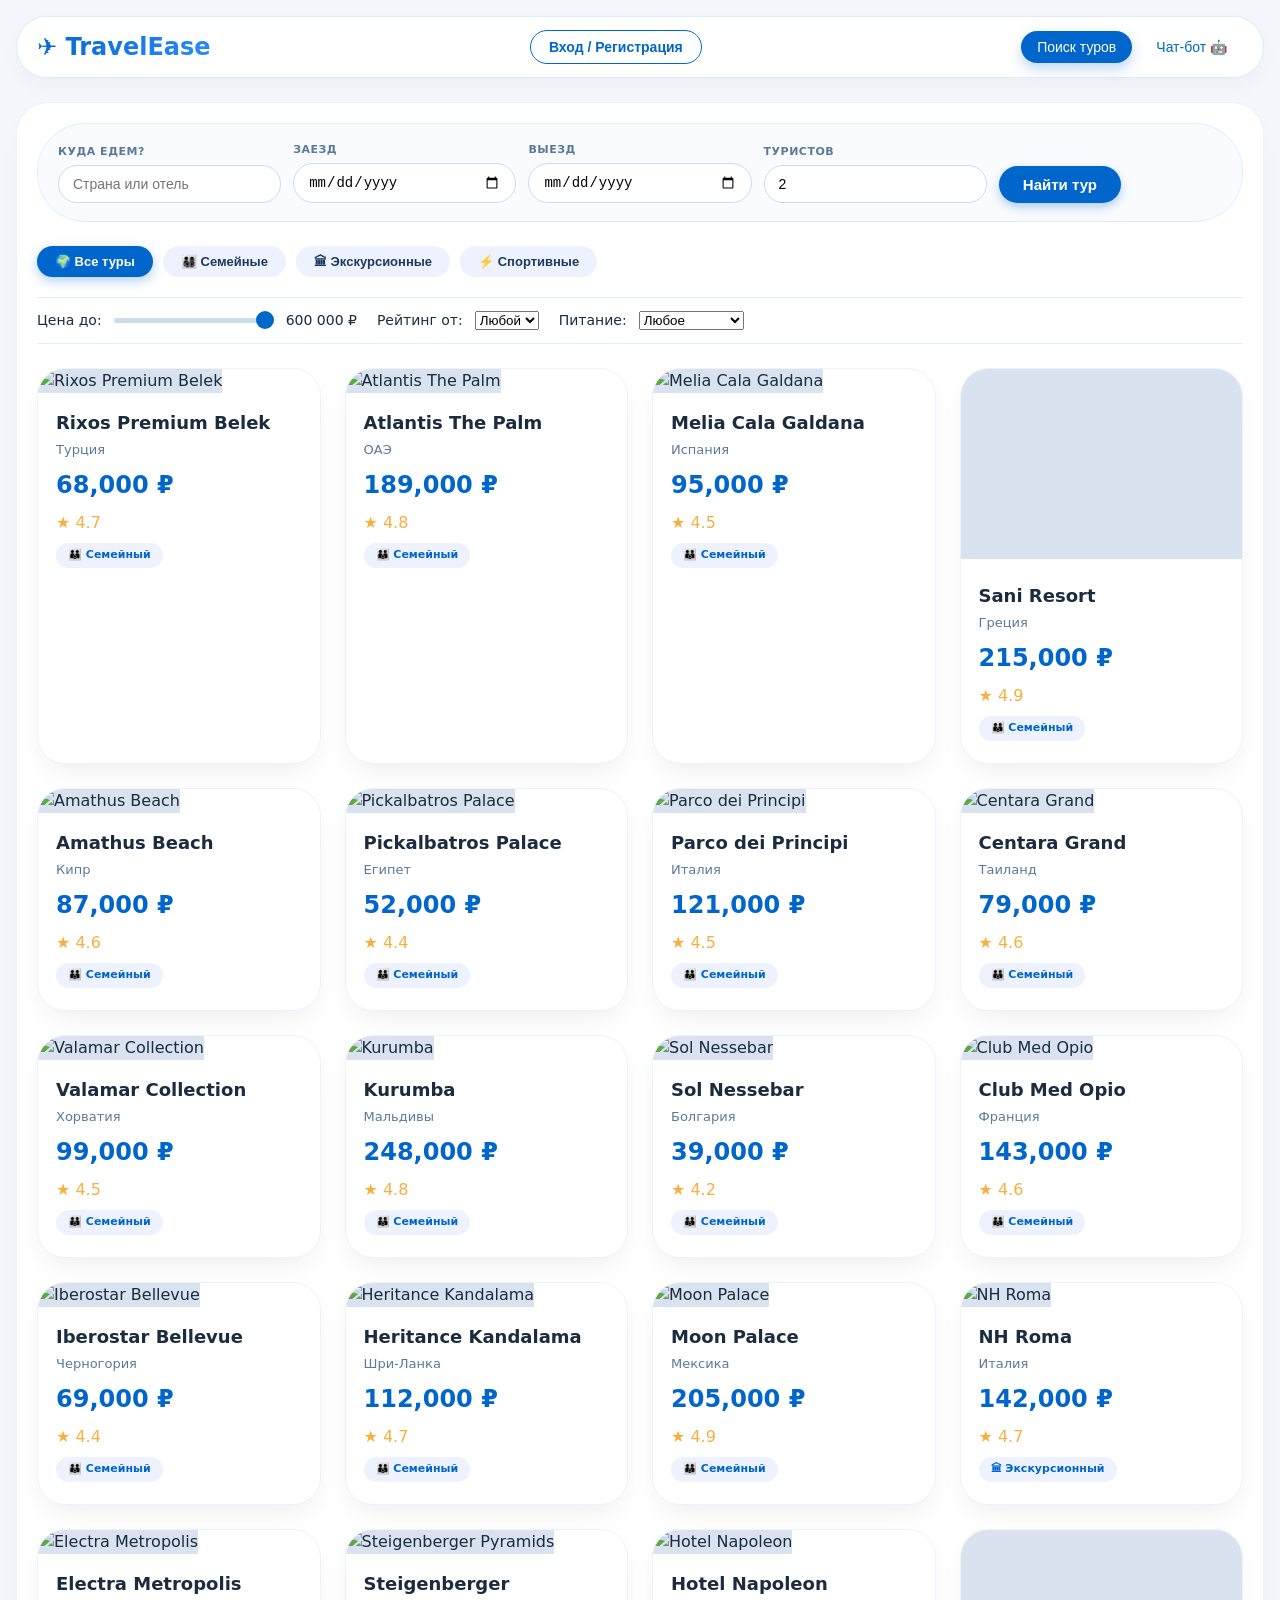
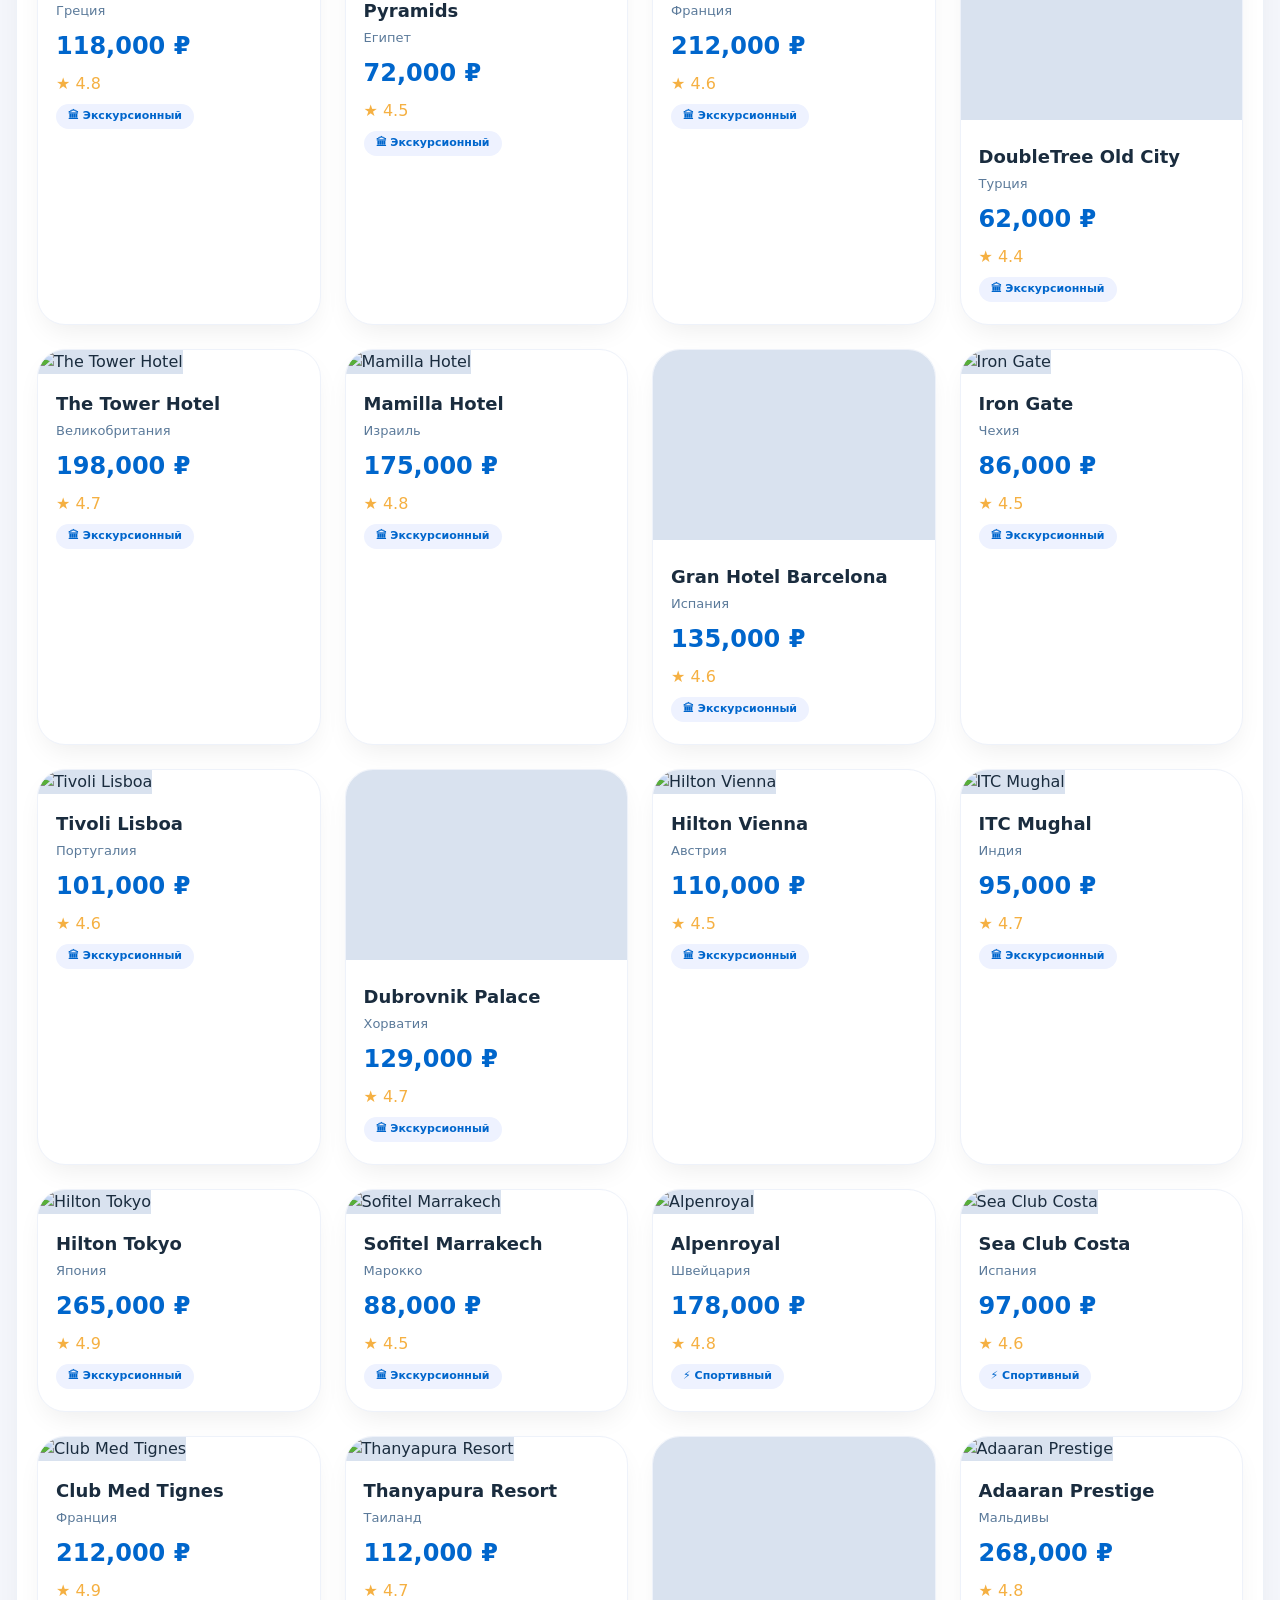
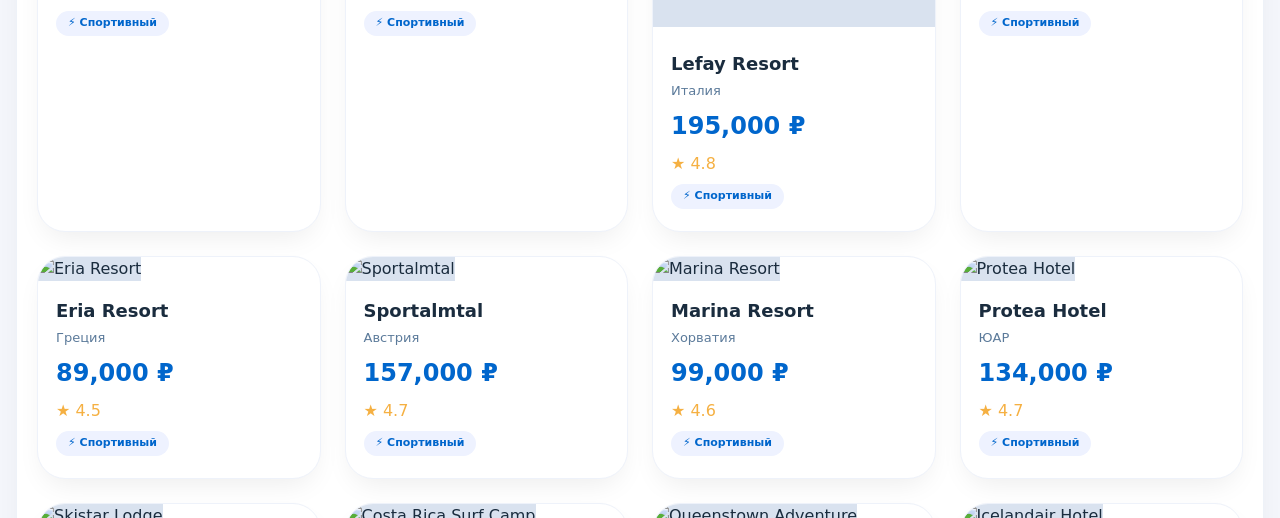
==== commit 1490182d: "Add files via upload" ====
--- a/index.html
+++ b/index.html
@@ -4,614 +4,7 @@
     <meta charset="UTF-8">
     <meta name="viewport" content="width=device-width, initial-scale=1.0, user-scalable=yes, viewport-fit=cover">
     <title>TravelEase — элитные туры | 45 направлений</title>
-    <style>
-        * {
-            margin: 0;
-            padding: 0;
-            box-sizing: border-box;
-            transition: background-color 0.2s ease, color 0.2s ease, border-color 0.2s, box-shadow 0.2s, transform 0.2s;
-        }
-
-        body {
-            font-family: 'Inter', system-ui, -apple-system, 'Segoe UI', Roboto, Helvetica, sans-serif;
-            background: #f5f7fc;
-            padding: 16px;
-            line-height: 1.5;
-            color: #1a2c3e;
-        }
-
-        body.dark-theme {
-            background: #0f1724;
-            color: #eef2ff;
-        }
-
-        /* скролл */
-        ::-webkit-scrollbar {
-            width: 6px;
-            height: 6px;
-        }
-
-        ::-webkit-scrollbar-track {
-            background: #e2e8f0;
-            border-radius: 10px;
-        }
-
-        ::-webkit-scrollbar-thumb {
-            background: #94a3b8;
-            border-radius: 10px;
-        }
-
-        body.dark-theme ::-webkit-scrollbar-track {
-            background: #1e293b;
-        }
-
-        body.dark-theme ::-webkit-scrollbar-thumb {
-            background: #475569;
-        }
-
-        .app {
-            max-width: 1400px;
-            margin: 0 auto;
-        }
-
-        /* header */
-        header {
-            background: rgba(255, 255, 255, 0.96);
-            backdrop-filter: blur(4px);
-            border-radius: 32px;
-            padding: 12px 20px;
-            margin-bottom: 24px;
-            box-shadow: 0 8px 24px rgba(0, 0, 0, 0.04);
-            display: flex;
-            align-items: center;
-            justify-content: space-between;
-            flex-wrap: wrap;
-            gap: 12px;
-            border: 1px solid rgba(0, 102, 204, 0.12);
-        }
-
-        body.dark-theme header {
-            background: #1e2939;
-            border-color: #2d3a4a;
-        }
-
-        .logo {
-            font-size: 24px;
-            font-weight: 700;
-            background: linear-gradient(135deg, #0066CC, #2b8cff);
-            -webkit-background-clip: text;
-            background-clip: text;
-            color: transparent;
-            cursor: pointer;
-            white-space: nowrap;
-        }
-
-        body.dark-theme .logo {
-            background: linear-gradient(135deg, #70a9ff, #a0c4ff);
-            -webkit-background-clip: text;
-        }
-
-        .user-area button, .nav button {
-            background: transparent;
-            border: 1.5px solid #0066CC;
-            padding: 8px 18px;
-            border-radius: 40px;
-            font-weight: 600;
-            font-size: 14px;
-            cursor: pointer;
-            color: #0066CC;
-            transition: 0.2s;
-        }
-
-        body.dark-theme .user-area button, body.dark-theme .nav button {
-            border-color: #70a9ff;
-            color: #70a9ff;
-        }
-
-        .nav {
-            display: flex;
-            gap: 8px;
-            flex-wrap: wrap;
-        }
-
-        .nav button {
-            background: none;
-            border: none;
-            padding: 8px 16px;
-            font-weight: 500;
-        }
-
-        .nav button.active {
-            background: #0066CC;
-            color: white;
-            box-shadow: 0 6px 14px rgba(0, 102, 204, 0.25);
-        }
-
-        body.dark-theme .nav button.active {
-            background: #70a9ff;
-            color: #0f1724;
-        }
-
-        .content {
-            background: white;
-            border-radius: 32px;
-            padding: 20px;
-            box-shadow: 0 20px 40px -12px rgba(0, 0, 0, 0.08);
-            border: 1px solid #eef2f8;
-        }
-
-        body.dark-theme .content {
-            background: #1a2533;
-            border-color: #2a3747;
-        }
-
-        /* поисковая секция адаптив */
-        .search-section {
-            background: #f9fbfe;
-            padding: 18px 20px;
-            border-radius: 48px;
-            margin-bottom: 24px;
-            display: flex;
-            flex-wrap: wrap;
-            gap: 12px;
-            align-items: flex-end;
-            border: 1px solid #e2edf7;
-        }
-
-        body.dark-theme .search-section {
-            background: #1f2c3a;
-            border-color: #2e3f4e;
-        }
-
-        .search-group {
-            flex: 1 1 150px;
-            min-width: 120px;
-        }
-
-        .search-group label {
-            display: block;
-            font-size: 11px;
-            font-weight: 600;
-            text-transform: uppercase;
-            letter-spacing: 0.5px;
-            color: #5b7a9a;
-            margin-bottom: 4px;
-        }
-
-        .search-group input, .search-group select {
-            width: 100%;
-            padding: 10px 14px;
-            border-radius: 60px;
-            border: 1px solid #cbdde9;
-            background: white;
-            font-size: 14px;
-            outline: none;
-        }
-
-        body.dark-theme .search-group input, body.dark-theme .search-group select {
-            background: #253241;
-            border-color: #405468;
-            color: #eef2ff;
-        }
-
-        .avatar-search-wrapper {
-            display: flex;
-            align-items: center;
-            cursor: pointer;
-        }
-
-        .avatar {
-            width: 48px;
-            height: 48px;
-            border-radius: 50%;
-            background: linear-gradient(135deg, #0066CC, #4098ff);
-            color: white;
-            display: flex;
-            align-items: center;
-            justify-content: center;
-            font-weight: bold;
-            font-size: 22px;
-            border: 2px solid white;
-            box-shadow: 0 6px 12px rgba(0, 0, 0, 0.1);
-            overflow: hidden;
-        }
-
-        .filter-row {
-            display: flex;
-            gap: 20px;
-            flex-wrap: wrap;
-            margin: 16px 0 20px;
-            padding: 12px 0;
-            border-top: 1px solid #e2edf7;
-            border-bottom: 1px solid #e2edf7;
-        }
-
-        .filter-item {
-            display: flex;
-            align-items: center;
-            gap: 12px;
-            flex-wrap: wrap;
-            font-size: 14px;
-        }
-
-        .category-tabs {
-            display: flex;
-            flex-wrap: wrap;
-            gap: 10px;
-            margin-bottom: 20px;
-        }
-
-        .category-btn {
-            background: #eef2ff;
-            border: none;
-            padding: 8px 18px;
-            border-radius: 40px;
-            font-weight: 600;
-            font-size: 13px;
-            cursor: pointer;
-            color: #1e3a5f;
-        }
-
-        body.dark-theme .category-btn {
-            background: #2d3a4a;
-            color: #cbd5e6;
-        }
-
-        .category-btn.active {
-            background: #0066CC;
-            color: white;
-            box-shadow: 0 4px 12px rgba(0, 102, 204, 0.3);
-        }
-
-        input[type="range"] {
-            width: 160px;
-            height: 5px;
-            -webkit-appearance: none;
-            background: #cbdde9;
-            border-radius: 5px;
-        }
-
-        input[type="range"]::-webkit-slider-thumb {
-            -webkit-appearance: none;
-            width: 18px;
-            height: 18px;
-            background: #0066CC;
-            border-radius: 50%;
-            cursor: pointer;
-        }
-
-        /* tours grid адаптив */
-        .tours-grid {
-            display: grid;
-            grid-template-columns: repeat(auto-fill, minmax(270px, 1fr));
-            gap: 24px;
-            margin-top: 24px;
-        }
-
-        .tour-card {
-            background: #ffffff;
-            border-radius: 28px;
-            overflow: hidden;
-            box-shadow: 0 12px 28px -8px rgba(0, 0, 0, 0.08);
-            transition: all 0.3s cubic-bezier(0.2, 0, 0, 1);
-            cursor: pointer;
-            border: 1px solid #eef2fa;
-        }
-
-        body.dark-theme .tour-card {
-            background: #202d3c;
-            border-color: #2e4051;
-        }
-
-        .tour-card:hover {
-            transform: translateY(-5px);
-            box-shadow: 0 28px 38px -14px rgba(0, 0, 0, 0.2);
-        }
-
-        .tour-card img {
-            width: 100%;
-            height: 190px;
-            object-fit: cover;
-            background: #d9e2ef;
-        }
-
-        .tour-info {
-            padding: 16px 18px 22px;
-        }
-
-        .tour-info h3 {
-            font-size: 18px;
-            font-weight: 700;
-            margin-bottom: 4px;
-        }
-
-        .destination {
-            color: #5b7a9a;
-            font-size: 13px;
-            margin-bottom: 8px;
-        }
-
-        .price {
-            font-size: 24px;
-            font-weight: 800;
-            color: #0066CC;
-        }
-
-        body.dark-theme .price {
-            color: #70a9ff;
-        }
-
-        .rating {
-            color: #f5b042;
-            margin-top: 8px;
-            font-weight: 500;
-        }
-
-        .tour-category-badge {
-            display: inline-block;
-            background: #eef2ff;
-            padding: 4px 12px;
-            border-radius: 30px;
-            font-size: 11px;
-            font-weight: 600;
-            margin-top: 8px;
-            color: #0066CC;
-        }
-
-        /* модальные окна */
-        .modal {
-            display: none;
-            position: fixed;
-            top: 0;
-            left: 0;
-            width: 100%;
-            height: 100%;
-            background: rgba(0, 0, 0, 0.6);
-            backdrop-filter: blur(4px);
-            justify-content: center;
-            align-items: center;
-            z-index: 3000;
-        }
-
-        .modal.active {
-            display: flex;
-        }
-
-        .modal-content {
-            background: white;
-            border-radius: 40px;
-            padding: 24px;
-            width: 92%;
-            max-width: 560px;
-            box-shadow: 0 30px 50px rgba(0, 0, 0, 0.3);
-            animation: fadeUp 0.25s ease;
-            max-height: 85vh;
-            overflow-y: auto;
-        }
-
-        body.dark-theme .modal-content {
-            background: #1e2a36;
-            color: #fff;
-        }
-
-        @keyframes fadeUp {
-            from {
-                opacity: 0;
-                transform: translateY(20px);
-            }
-            to {
-                opacity: 1;
-                transform: translateY(0);
-            }
-        }
-
-        .close-modal {
-            float: right;
-            font-size: 28px;
-            cursor: pointer;
-            transition: 0.2s;
-        }
-
-        .destinations-list {
-            display: grid;
-            grid-template-columns: repeat(auto-fill, minmax(170px, 1fr));
-            gap: 10px;
-            margin: 20px 0;
-        }
-
-        .dest-card {
-            background: #f0f4fa;
-            padding: 12px 8px;
-            border-radius: 40px;
-            text-align: center;
-            cursor: pointer;
-            font-weight: 500;
-            transition: 0.2s;
-            border: 1px solid transparent;
-        }
-
-        .btn {
-            background: #0066CC;
-            color: white;
-            border: none;
-            padding: 12px 24px;
-            border-radius: 50px;
-            font-size: 15px;
-            font-weight: 700;
-            cursor: pointer;
-            transition: 0.2s;
-            box-shadow: 0 4px 10px rgba(0, 102, 204, 0.3);
-        }
-
-        .btn:hover {
-            background: #004c99;
-            transform: translateY(-2px);
-        }
-
-        .extras-group {
-            margin: 20px 0;
-            max-height: 300px;
-            overflow-y: auto;
-            padding-right: 6px;
-        }
-
-        .extras-group label {
-            display: flex;
-            align-items: center;
-            gap: 12px;
-            margin: 12px 0;
-            cursor: pointer;
-        }
-
-        .profile-section {
-            background: #f8fafc;
-            border-radius: 28px;
-            padding: 20px;
-        }
-
-        body.dark-theme .profile-section {
-            background: #253240;
-        }
-
-        .booking-item {
-            background: #ffffff;
-            border-radius: 24px;
-            padding: 16px;
-            margin-bottom: 16px;
-            border: 1px solid #eef2f8;
-        }
-
-        .logout-btn {
-            background: #dc3545;
-            color: white;
-            border: none;
-            padding: 10px 24px;
-            border-radius: 60px;
-            font-weight: 600;
-        }
-
-        .chat-widget {
-            position: fixed;
-            bottom: 20px;
-            right: 20px;
-            width: 330px;
-            background: white;
-            border-radius: 28px;
-            box-shadow: 0 20px 35px rgba(0, 0, 0, 0.2);
-            overflow: hidden;
-            display: none;
-            flex-direction: column;
-            z-index: 1000;
-        }
-
-        .chat-widget.open {
-            display: flex;
-        }
-
-        .notification {
-            position: fixed;
-            bottom: 20px;
-            left: 20px;
-            background: #0066CC;
-            color: white;
-            padding: 12px 20px;
-            border-radius: 60px;
-            font-weight: 600;
-            animation: slideUp 0.3s;
-            z-index: 2000;
-            max-width: 90%;
-            font-size: 14px;
-        }
-
-        /* адаптив под телефон */
-        @media (max-width: 640px) {
-            body {
-                padding: 12px;
-            }
-
-            .content {
-                padding: 16px;
-            }
-
-            .search-section {
-                flex-direction: column;
-                align-items: stretch;
-                border-radius: 28px;
-            }
-
-            .filter-row {
-                flex-direction: column;
-                gap: 12px;
-            }
-
-            .tours-grid {
-                grid-template-columns: 1fr;
-                gap: 18px;
-            }
-
-            .chat-widget {
-                width: 280px;
-                right: 12px;
-                bottom: 12px;
-            }
-
-            .category-tabs {
-                justify-content: center;
-            }
-
-            .avatar {
-                width: 44px;
-                height: 44px;
-                font-size: 18px;
-            }
-        }
-
-        .profile-tabs {
-            display: flex;
-            gap: 12px;
-            margin-bottom: 20px;
-            border-bottom: 2px solid #e2edf7;
-            padding-bottom: 8px;
-            flex-wrap: wrap;
-        }
-
-        .tab-btn {
-            background: none;
-            border: none;
-            padding: 8px 16px;
-            font-weight: 600;
-            cursor: pointer;
-            border-radius: 40px;
-        }
-
-        .tab-btn.active {
-            background: #0066CC;
-            color: white;
-        }
-
-        .tab-content {
-            display: none;
-        }
-
-        .tab-content.active {
-            display: block;
-        }
-
-        .avatar-preview {
-            width: 80px;
-            height: 80px;
-            border-radius: 50%;
-            background: #0066CC;
-            display: flex;
-            align-items: center;
-            justify-content: center;
-            font-size: 32px;
-            font-weight: bold;
-            color: white;
-            margin-bottom: 20px;
-            overflow: hidden;
-        }
-    </style>
+    <link rel="stylesheet" href="style.css">
 </head>
 <body>
 <div class="app">
@@ -667,87 +60,6 @@
 <div id="authModal" class="modal"></div>
 <div id="chatWidget" class="chat-widget"></div>
 
-<script>
-    // ------------------- ПЕРЕВОДЫ -------------------
-    const i18n = {
-        ru: { auth_btn:"Вход / Регистрация", nav_home:"Поиск туров", nav_chat:"Чат-бот 🤖", search_dest:"Куда едем?", search_placeholder:"Страна или отель", date_from:"Заезд", date_to:"Выезд", travelers:"Туристов", search_btn:"Найти тур", price_up_to:"Цена до:", rating_from:"Рейтинг от:", meal:"Питание:", any:"Любой", any_meal:"Любое", cat_all:"🌍 Все туры", cat_family:"👨‍👩‍👧‍👦 Семейные", cat_excursion:"🏛 Экскурсионные", cat_sport:"⚡ Спортивные", profile_title:"👤 Личный кабинет", profile_tab:"Профиль", bookings_tab:"История бронирований", settings_tab:"Настройки", name_label:"Имя:", email_label:"Email:", clear_history:"Очистить историю", theme_label:"Тема:", lang_label:"Язык:", avatar_label:"Аватар:", upload_btn:"Загрузить", logout_btn:"Выйти", login_title:"Вход", login_btn:"Войти", to_register:"Нет аккаунта? Зарегистрируйтесь", register_btn:"Зарегистрироваться", to_login:"Уже есть аккаунт? Войти", extras_title:"✨ Дополнительные услуги", confirm_btn:"Подтвердить бронь", dest_modal_title:"Выберите город / курорт", chat_welcome:"Здравствуйте! Нажмите на любой тур, увидите 15 направлений и услуги.", family_badge:"👪 Семейный", excursion_badge:"🏛 Экскурсионный", sport_badge:"⚡ Спортивный" },
-        en: { auth_btn:"Login / Register", nav_home:"Search tours", nav_chat:"Chat bot 🤖", search_dest:"Where to go?", search_placeholder:"Country or hotel", date_from:"Check-in", date_to:"Check-out", travelers:"Travelers", search_btn:"Find tour", price_up_to:"Price up to:", rating_from:"Rating from:", meal:"Meal:", any:"Any", any_meal:"Any", cat_all:"🌍 All tours", cat_family:"👨‍👩‍👧‍👦 Family", cat_excursion:"🏛 Excursion", cat_sport:"⚡ Sport", profile_title:"👤 My Account", profile_tab:"Profile", bookings_tab:"Booking history", settings_tab:"Settings", name_label:"Name:", email_label:"Email:", clear_history:"Clear history", theme_label:"Theme:", lang_label:"Language:", avatar_label:"Avatar:", upload_btn:"Upload", logout_btn:"Logout", login_title:"Login", login_btn:"Login", to_register:"No account? Register", register_btn:"Register", to_login:"Already have account? Login", extras_title:"✨ Extra services", confirm_btn:"Confirm booking", dest_modal_title:"Choose city / resort", chat_welcome:"Hello! Click tour → choose destination → add extras.", family_badge:"👪 Family", excursion_badge:"🏛 Excursion", sport_badge:"⚡ Sport" }
-    };
-
-    // ------------------- КАРТИНКИ СТРАН (45 стран охвачены) -------------------
-    const countryImages = {
-        "Турция":"https://fs.tonkosti.ru/sized/c420x200/1y/d8/1yd8jlja1r9cw8wog88swg8w8.jpg","ОАЭ":"https://avatars.mds.yandex.net/i?id=caaf9a3d404d3c3d1b4f79c4db36d442_l-10703615-images-thumbs&n=13","Испания":"https://pichold.ru/wp-content/uploads/2018/05/Spain1.jpg","Греция":"https://avatars.mds.yandex.net/i?id=753945d20bbf22c6a6fbdc21956136d4_l-5276739-images-thumbs&n=13","Кипр":"https://avatars.mds.yandex.net/i?id=712f76683929795d12dc6cb9701861fe_l-4667938-images-thumbs&n=13","Египет":"https://upload.wikimedia.org/wikipedia/commons/thumb/d/df/Cairo_Form_Top.JPG/1280px-Cairo_Form_Top.JPG","Италия":"https://i.pinimg.com/originals/f0/96/74/f09674102a705268036e72155bc8bedb.jpg?nii=t","Таиланд":"https://prv1.lori-images.net/vid-sverhu-na-gorod-bangkok-stolitsu-tailanda-0041940785-preview.jpg","Хорватия":"https://media.istockphoto.com/id/1456054172/ru/фото/живописный-город-и-пляжи-примоштена-с-панорамным-видом.jpg?s=612x612&w=0&k=20&c=5eMLczs-QNZ3IiZ3NWUAD_ZSmj2WtSO-fiffzHGi4II=","Мальдивы":"https://upload.wikimedia.org/wikipedia/commons/thumb/a/ab/Mal%C3%A9_Maldives_%281%29.jpg/1280px-Mal%C3%A9_Maldives_%281%29.jpg","Болгария":"https://zefirtravel.by/upload/iblock/d06/gyoi3owfc1e5he7cleymrq4ubcai6he0.jpg","Франция":"https://upload.wikimedia.org/wikipedia/commons/thumb/4/4b/La_Tour_Eiffel_vue_de_la_Tour_Saint-Jacques%2C_Paris_ao%C3%BBt_2014_%282%29.jpg/1280px-La_Tour_Eiffel_vue_de_la_Tour_Saint-Jacques%2C_Paris_ao%C3%BBt_2014_%282%29.jpg","Черногория":"https://avatars.mds.yandex.net/get-vertis-journal/4212087/169.jpg_1712660937142/orig","Шри-Ланка":"https://images.unsplash.com/photo-1590523741831-ab7e8b8f9c7f?w=400&h=300&fit=crop","Мексика":"https://images.unsplash.com/photo-1590077428593-a55bb07c4665?w=400&h=300&fit=crop","Великобритания":"https://cdnn21.img.ria.ru/images/155635/45/1556354505_0:438:2000:1563_1920x0_80_0_0_64fb6d242c6240d9e44e5de1a31a7d6f.jpg","Израиль":"https://media.istockphoto.com/id/506401136/tr/foto%C4%9Fraf/view-of-haifa-from-mount-carmel-israel.jpg?s=170667a&w=0&k=20&c=jRl7v8b5OUZMvqsaiNYcy_qJw44idveOdDEF3quhUKE=","Чехия":"https://avatars.mds.yandex.net/i?id=47c4bacf1a6c9251844a124065e6716e_l-5623485-images-thumbs&n=13","Португалия":"https://avatars.mds.yandex.net/i?id=853f57af607aa90fb7f7865453f0c22a_l-4257886-images-thumbs&n=13","Австрия":"https://upload.wikimedia.org/wikipedia/commons/thumb/a/a6/Vienna_Street_%28375876406%29.jpg/1280px-Vienna_Street_%28375876406%29.jpg","Индия":"https://as2.ftcdn.net/jpg/04/01/31/59/1000_F_401315941_G0X03EqVjcPDh1ev7G2wEQpZgFyKDsdK.jpg","Япония":"https://i.pinimg.com/originals/78/07/6e/78076e2c7926d61602fe616200fc313e.jpg","Марокко":"https://f.otzyv.ru/f/14/04/143994/24/01052420325418866840.jpeg","Швейцария":"https://i.pinimg.com/originals/62/a5/1f/62a51f903d980187d5d91b3efa884c68.jpg","ЮАР":"https://avatars.mds.yandex.net/i?id=478c4f4e84dbdb4a3ce99b69a5c23538_l-11459613-images-thumbs&n=13","Норвегия":"https://avatars.mds.yandex.net/i?id=b45d98459e0d44fa5370cbfd703229a9_l-5234483-images-thumbs&n=13","Коста-Рика":"https://upload.wikimedia.org/wikipedia/commons/thumb/0/07/San_Jose_2020_by_%40caya_here.jpg/960px-San_Jose_2020_by_%40caya_here.jpg","Новая Зеландия":"https://media.istockphoto.com/id/2161229024/ru/фото/городской-пейзаж-веллингтона-новая-зеландия.jpg?s=612x612&w=0&k=20&c=vqJBxbzULoNAcci7_MfjV-fAuTaaHC8o_zM-yxdJ0Is=","Исландия":"https://naked-science.ru/wp-content/uploads/2021/07/10-114.jpg","Кения":"https://avatars.mds.yandex.net/i?id=1cce8fcec178874a376b730a52b8966f_sr-5172151-images-thumbs&n=13","Turkey":"https://fs.tonkosti.ru/sized/c420x200/1y/d8/1yd8jlja1r9cw8wog88swg8w8.jpg","UAE":"https://avatars.mds.yandex.net/i?id=caaf9a3d404d3c3d1b4f79c4db36d442_l-10703615-images-thumbs&n=13","Spain":"https://pichold.ru/wp-content/uploads/2018/05/Spain1.jpg","Greece":"https://avatars.mds.yandex.net/i?id=753945d20bbf22c6a6fbdc21956136d4_l-5276739-images-thumbs&n=13","Cyprus":"https://avatars.mds.yandex.net/i?id=712f76683929795d12dc6cb9701861fe_l-4667938-images-thumbs&n=13","Egypt":"https://upload.wikimedia.org/wikipedia/commons/thumb/d/df/Cairo_Form_Top.JPG/1280px-Cairo_Form_Top.JPG","Italy":"https://i.pinimg.com/originals/f0/96/74/f09674102a705268036e72155bc8bedb.jpg?nii=t","Thailand":"https://prv1.lori-images.net/vid-sverhu-na-gorod-bangkok-stolitsu-tailanda-0041940785-preview.jpg","Croatia":"https://media.istockphoto.com/id/1456054172/ru/фото/живописный-город-и-пляжи-примоштена-с-панорамным-видом.jpg?s=612x612&w=0&k=20&c=5eMLczs-QNZ3IiZ3NWUAD_ZSmj2WtSO-fiffzHGi4II=","Maldives":"https://upload.wikimedia.org/wikipedia/commons/thumb/a/ab/Mal%C3%A9_Maldives_%281%29.jpg/1280px-Mal%C3%A9_Maldives_%281%29.jpg","Bulgaria":"https://zefirtravel.by/upload/iblock/d06/gyoi3owfc1e5he7cleymrq4ubcai6he0.jpg","France":"https://upload.wikimedia.org/wikipedia/commons/thumb/4/4b/La_Tour_Eiffel_vue_de_la_Tour_Saint-Jacques%2C_Paris_ao%C3%BBt_2014_%282%29.jpg/1280px-La_Tour_Eiffel_vue_de_la_Tour_Saint-Jacques%2C_Paris_ao%C3%BBt_2014_%282%29.jpg","Montenegro":"https://avatars.mds.yandex.net/get-vertis-journal/4212087/169.jpg_1712660937142/orig","Sri Lanka":"https://images.unsplash.com/photo-1590523741831-ab7e8b8f9c7f?w=400&h=300&fit=crop","Mexico":"https://images.unsplash.com/photo-1590077428593-a55bb07c4665?w=400&h=300&fit=crop","UK":"https://cdnn21.img.ria.ru/images/155635/45/1556354505_0:438:2000:1563_1920x0_80_0_0_64fb6d242c6240d9e44e5de1a31a7d6f.jpg","Israel":"https://media.istockphoto.com/id/506401136/tr/foto%C4%9Fraf/view-of-haifa-from-mount-carmel-israel.jpg?s=170667a&w=0&k=20&c=jRl7v8b5OUZMvqsaiNYcy_qJw44idveOdDEF3quhUKE=","Czech":"https://avatars.mds.yandex.net/i?id=47c4bacf1a6c9251844a124065e6716e_l-5623485-images-thumbs&n=13","Portugal":"https://avatars.mds.yandex.net/i?id=853f57af607aa90fb7f7865453f0c22a_l-4257886-images-thumbs&n=13","Austria":"https://upload.wikimedia.org/wikipedia/commons/thumb/a/a6/Vienna_Street_%28375876406%29.jpg/1280px-Vienna_Street_%28375876406%29.jpg","India":"https://as2.ftcdn.net/jpg/04/01/31/59/1000_F_401315941_G0X03EqVjcPDh1ev7G2wEQpZgFyKDsdK.jpg","Japan":"https://i.pinimg.com/originals/78/07/6e/78076e2c7926d61602fe616200fc313e.jpg","Morocco":"https://f.otzyv.ru/f/14/04/143994/24/01052420325418866840.jpeg","Switzerland":"https://i.pinimg.com/originals/62/a5/1f/62a51f903d980187d5d91b3efa884c68.jpg","South Africa":"https://avatars.mds.yandex.net/i?id=478c4f4e84dbdb4a3ce99b69a5c23538_l-11459613-images-thumbs&n=13","Norway":"https://avatars.mds.yandex.net/i?id=b45d98459e0d44fa5370cbfd703229a9_l-5234483-images-thumbs&n=13","Costa Rica":"https://upload.wikimedia.org/wikipedia/commons/thumb/0/07/San_Jose_2020_by_%40caya_here.jpg/960px-San_Jose_2020_by_%40caya_here.jpg","New Zealand":"https://media.istockphoto.com/id/2161229024/ru/фото/городской-пейзаж-веллингтона-новая-зеландия.jpg?s=612x612&w=0&k=20&c=vqJBxbzULoNAcci7_MfjV-fAuTaaHC8o_zM-yxdJ0Is=","Iceland":"https://naked-science.ru/wp-content/uploads/2021/07/10-114.jpg","Kenya":"https://avatars.mds.yandex.net/i?id=1cce8fcec178874a376b730a52b8966f_sr-5172151-images-thumbs&n=13"
-    };
-    const defaultImage = "https://images.unsplash.com/photo-1469854523086-cc02fe5d8800?w=400&h=300&fit=crop";
-
-    // ------------------- 45 ТУРОВ (family, excursion, sport) -------------------
-    function generateToursData(lang) {
-        const isRu = lang === 'ru';
-        const family = [ {id:1,dest:isRu?"Турция":"Turkey",hotel:"Rixos Premium Belek",price:68000,rating:4.7,meal:"all-inclusive",cat:"family",desc:isRu?"Аквапарк, мини-клуб":"Aquapark, kids"},{id:2,dest:isRu?"ОАЭ":"UAE",hotel:"Atlantis The Palm",price:189000,rating:4.8,meal:"all-inclusive",cat:"family"},{id:3,dest:isRu?"Испания":"Spain",hotel:"Melia Cala Galdana",price:95000,rating:4.5,meal:"half",cat:"family"},{id:4,dest:isRu?"Греция":"Greece",hotel:"Sani Resort",price:215000,rating:4.9,meal:"all-inclusive",cat:"family"},{id:5,dest:isRu?"Кипр":"Cyprus",hotel:"Amathus Beach",price:87000,rating:4.6,meal:"breakfast",cat:"family"},{id:6,dest:isRu?"Египет":"Egypt",hotel:"Pickalbatros Palace",price:52000,rating:4.4,meal:"all-inclusive",cat:"family"},{id:7,dest:isRu?"Италия":"Italy",hotel:"Parco dei Principi",price:121000,rating:4.5,meal:"half",cat:"family"},{id:8,dest:isRu?"Таиланд":"Thailand",hotel:"Centara Grand",price:79000,rating:4.6,meal:"breakfast",cat:"family"},{id:9,dest:isRu?"Хорватия":"Croatia",hotel:"Valamar Collection",price:99000,rating:4.5,meal:"half",cat:"family"},{id:10,dest:isRu?"Мальдивы":"Maldives",hotel:"Kurumba",price:248000,rating:4.8,meal:"all-inclusive",cat:"family"},{id:11,dest:isRu?"Болгария":"Bulgaria",hotel:"Sol Nessebar",price:39000,rating:4.2,meal:"all-inclusive",cat:"family"},{id:12,dest:isRu?"Франция":"France",hotel:"Club Med Opio",price:143000,rating:4.6,meal:"all-inclusive",cat:"family"},{id:13,dest:isRu?"Черногория":"Montenegro",hotel:"Iberostar Bellevue",price:69000,rating:4.4,meal:"half",cat:"family"},{id:14,dest:isRu?"Шри-Ланка":"Sri Lanka",hotel:"Heritance Kandalama",price:112000,rating:4.7,meal:"breakfast",cat:"family"},{id:15,dest:isRu?"Мексика":"Mexico",hotel:"Moon Palace",price:205000,rating:4.9,meal:"all-inclusive",cat:"family"}];
-        const excursion = [ {id:16,dest:isRu?"Италия":"Italy",hotel:"NH Roma",price:142000,rating:4.7,meal:"breakfast",cat:"excursion"},{id:17,dest:isRu?"Греция":"Greece",hotel:"Electra Metropolis",price:118000,rating:4.8,meal:"breakfast",cat:"excursion"},{id:18,dest:isRu?"Египет":"Egypt",hotel:"Steigenberger Pyramids",price:72000,rating:4.5,meal:"half",cat:"excursion"},{id:19,dest:isRu?"Франция":"France",hotel:"Hotel Napoleon",price:212000,rating:4.6,meal:"breakfast",cat:"excursion"},{id:20,dest:isRu?"Турция":"Turkey",hotel:"DoubleTree Old City",price:62000,rating:4.4,meal:"breakfast",cat:"excursion"},{id:21,dest:isRu?"Великобритания":"UK",hotel:"The Tower Hotel",price:198000,rating:4.7,meal:"breakfast",cat:"excursion"},{id:22,dest:isRu?"Израиль":"Israel",hotel:"Mamilla Hotel",price:175000,rating:4.8,meal:"half",cat:"excursion"},{id:23,dest:isRu?"Испания":"Spain",hotel:"Gran Hotel Barcelona",price:135000,rating:4.6,meal:"breakfast",cat:"excursion"},{id:24,dest:isRu?"Чехия":"Czech",hotel:"Iron Gate",price:86000,rating:4.5,meal:"breakfast",cat:"excursion"},{id:25,dest:isRu?"Португалия":"Portugal",hotel:"Tivoli Lisboa",price:101000,rating:4.6,meal:"breakfast",cat:"excursion"},{id:26,dest:isRu?"Хорватия":"Croatia",hotel:"Dubrovnik Palace",price:129000,rating:4.7,meal:"half",cat:"excursion"},{id:27,dest:isRu?"Австрия":"Austria",hotel:"Hilton Vienna",price:110000,rating:4.5,meal:"breakfast",cat:"excursion"},{id:28,dest:isRu?"Индия":"India",hotel:"ITC Mughal",price:95000,rating:4.7,meal:"all-inclusive",cat:"excursion"},{id:29,dest:isRu?"Япония":"Japan",hotel:"Hilton Tokyo",price:265000,rating:4.9,meal:"breakfast",cat:"excursion"},{id:30,dest:isRu?"Марокко":"Morocco",hotel:"Sofitel Marrakech",price:88000,rating:4.5,meal:"half",cat:"excursion"}];
-        const sport = [ {id:31,dest:isRu?"Швейцария":"Switzerland",hotel:"Alpenroyal",price:178000,rating:4.8,meal:"half",cat:"sport"},{id:32,dest:isRu?"Испания":"Spain",hotel:"Sea Club Costa",price:97000,rating:4.6,meal:"breakfast",cat:"sport"},{id:33,dest:isRu?"Франция":"France",hotel:"Club Med Tignes",price:212000,rating:4.9,meal:"all-inclusive",cat:"sport"},{id:34,dest:isRu?"Таиланд":"Thailand",hotel:"Thanyapura Resort",price:112000,rating:4.7,meal:"breakfast",cat:"sport"},{id:35,dest:isRu?"Италия":"Italy",hotel:"Lefay Resort",price:195000,rating:4.8,meal:"half",cat:"sport"},{id:36,dest:isRu?"Мальдивы":"Maldives",hotel:"Adaaran Prestige",price:268000,rating:4.8,meal:"all-inclusive",cat:"sport"},{id:37,dest:isRu?"Греция":"Greece",hotel:"Eria Resort",price:89000,rating:4.5,meal:"half",cat:"sport"},{id:38,dest:isRu?"Австрия":"Austria",hotel:"Sportalmtal",price:157000,rating:4.7,meal:"breakfast",cat:"sport"},{id:39,dest:isRu?"Хорватия":"Croatia",hotel:"Marina Resort",price:99000,rating:4.6,meal:"half",cat:"sport"},{id:40,dest:isRu?"ЮАР":"South Africa",hotel:"Protea Hotel",price:134000,rating:4.7,meal:"breakfast",cat:"sport"},{id:41,dest:isRu?"Норвегия":"Norway",hotel:"Skistar Lodge",price:188000,rating:4.8,meal:"half",cat:"sport"},{id:42,dest:isRu?"Коста-Рика":"Costa Rica",hotel:"Costa Rica Surf Camp",price:145000,rating:4.9,meal:"all-inclusive",cat:"sport"},{id:43,dest:isRu?"Новая Зеландия":"New Zealand",hotel:"Queenstown Adventure",price:295000,rating:4.9,meal:"breakfast",cat:"sport"},{id:44,dest:isRu?"Исландия":"Iceland",hotel:"Icelandair Hotel",price:206000,rating:4.8,meal:"half",cat:"sport"},{id:45,dest:isRu?"Кения":"Kenya",hotel:"Loisaba Camp",price:256000,rating:4.9,meal:"all-inclusive",cat:"sport"}];
-        const all = [...family,...excursion,...sport];
-        all.forEach(t => { t.image = countryImages[t.dest] || defaultImage; t.category = t.cat; t.destination = t.dest; t.hotelName = t.hotel; });
-        return all;
-    }
-
-    let currentLang = localStorage.getItem('travelEaseLang') || 'ru';
-    let toursData = generateToursData(currentLang);
-    let currentCategory = "all";
-    let currentTour = null, selectedDestination = null, currentUser = null;
-    let users = JSON.parse(localStorage.getItem('travelEaseUsers')) || [];
-
-    function getDestinationsForTour(tour) {
-        let variants = [];
-        for(let i=1;i<=15;i++) variants.push(`${tour.destination} ${currentLang==='ru'?`Район ${i}`:`Area ${i}`}`);
-        return variants;
-    }
-
-    function applyLanguage() { document.querySelectorAll('[data-i18n]').forEach(el=>{if(i18n[currentLang][el.dataset.i18n])el.innerText=i18n[currentLang][el.dataset.i18n];}); document.querySelectorAll('[data-i18n-placeholder]').forEach(el=>{if(i18n[currentLang][el.dataset.i18nPlaceholder])el.placeholder=i18n[currentLang][el.dataset.i18nPlaceholder];}); document.getElementById('languageSelect').value=currentLang; toursData=generateToursData(currentLang); filterTours(); if(document.getElementById('destModalTitle')) document.getElementById('destModalTitle').innerText=i18n[currentLang].dest_modal_title; }
-    function changeLanguage(lang) { currentLang=lang; localStorage.setItem('travelEaseLang',lang); applyLanguage(); showNotification(currentLang==='ru'?'Язык изменён':'Language changed'); }
-    function renderTours(tours) { const container=document.getElementById('toursContainer'); if(!tours.length){ container.innerHTML=`<p style="text-align:center;padding:40px;">${currentLang==='ru'?'Туры не найдены':'No tours'}</p>`; return; } container.innerHTML=tours.map(t=>`<div class="tour-card" onclick='showDestinations(${JSON.stringify(t).replace(/'/g, "&#39;")})'><img src="${t.image}" onerror="this.src='${defaultImage}'" alt="${t.hotelName}"><div class="tour-info"><h3>${t.hotelName}</h3><div class="destination">${t.destination}</div><div class="price">${t.price.toLocaleString()} ₽</div><div class="rating">★ ${t.rating}</div><div class="tour-category-badge">${t.category==='family'?i18n[currentLang].family_badge:t.category==='excursion'?i18n[currentLang].excursion_badge:i18n[currentLang].sport_badge}</div></div></div>`).join(''); }
-    function filterTours() { const q=document.getElementById('searchDestination').value.toLowerCase(); const maxP=parseInt(document.getElementById('priceFilter').value); const minR=parseFloat(document.getElementById('ratingFilter').value)||0; const meal=document.getElementById('mealFilter').value; let filtered=toursData.filter(t=>(currentCategory==="all"||t.category===currentCategory)&&(t.destination.toLowerCase().includes(q)||t.hotelName.toLowerCase().includes(q))&&t.price<=maxP&&t.rating>=minR&&(meal===''||t.meal===meal)); renderTours(filtered); }
-    function setCategory(cat){ currentCategory=cat; document.querySelectorAll('.category-btn').forEach(btn=>{if(btn.dataset.cat===cat)btn.classList.add('active');else btn.classList.remove('active');}); filterTours();}
-    function searchTours(){ filterTours();}
-    function updatePriceLabel(){ const val=document.getElementById('priceFilter').value; document.getElementById('priceValue').innerText=Number(val).toLocaleString()+' ₽'; filterTours();}
-    function showView(view){ document.getElementById('homeView').style.display=view==='home'?'block':'none'; document.getElementById('profileView').style.display=view==='profile'?'block':'none'; if(view==='profile'&&!currentUser){ alert(currentLang==='ru'?'Войдите':'Please login'); openAuthModal(); showView('home');} if(view==='home') filterTours();}
-    function showDestinations(tour){ currentTour=tour; const dests=getDestinationsForTour(tour); document.getElementById("destModalTitle").innerHTML=`${currentLang==='ru'?'📍 Направления для':'📍 Destinations for'} ${tour.hotelName}`; document.getElementById("destinationsList").innerHTML=dests.map(d=>`<div class="dest-card" onclick="selectDestination('${d.replace(/'/g,"\\'")}')">✈️ ${d}</div>`).join(''); document.getElementById("destinationsModal").classList.add("active"); }
-    function selectDestination(dest){ selectedDestination=dest; closeDestinationsModal(); openExtrasModal();}
-    function openExtrasModal(){ if(!currentUser){ alert(currentLang==='ru'?'Войдите':'Login to book'); openAuthModal(); return;} const extrasList=currentLang==='ru'?["🏛️ Экскурсия (50$)","🍷 Дегустация вин (35$)","🤿 Дайвинг (70$)","💆‍♀️ СПА (120$)","🚁 Вертолёт (200$)"]:["🏛️ Excursion ($50)","🍷 Wine tasting ($35)","🤿 Diving ($70)","💆‍♀️ Spa ($120)","🚁 Helicopter ($200)"]; document.getElementById('extrasList').innerHTML=extrasList.map(s=>`<label><input type="checkbox" value="${s}"> ${s}</label>`).join(''); document.getElementById('extrasModal').classList.add('active');}
-    function closeExtrasModal(){ document.getElementById('extrasModal').classList.remove('active');}
-    function closeDestinationsModal(){ document.getElementById('destinationsModal').classList.remove('active');}
-    function confirmBookingWithExtras(){ const checkboxes=document.querySelectorAll('#extrasList input:checked'); const selected=Array.from(checkboxes).map(cb=>cb.value); closeExtrasModal(); const totalExtra=selected.reduce((sum,ex)=>{ let m=ex.match(/\d+/); return sum+(m?parseInt(m[0]):0);},0); const booking={id:Date.now(),tourId:currentTour.id,hotel:currentTour.hotelName,destinationCountry:currentTour.destination,selectedPlace:selectedDestination,date:new Date().toLocaleDateString(),price:currentTour.price,extras:selected,totalPrice:currentTour.price+totalExtra}; if(!currentUser.bookings)currentUser.bookings=[]; currentUser.bookings.push(booking); const idx=users.findIndex(u=>u.id===currentUser.id); if(idx!==-1)users[idx]=currentUser; saveUsers(); saveCurrentUser(); renderBookingHistory(); showNotification(`${currentLang==='ru'?'✅ Забронирован':'✅ Booked'} ${booking.hotel} (${booking.selectedPlace})! ${currentLang==='ru'?'Итого':'Total'}: ${booking.totalPrice} ₽`); selectedDestination=null; }
-    function saveUsers(){ localStorage.setItem('travelEaseUsers',JSON.stringify(users));}
-    function saveCurrentUser(){ if(currentUser)localStorage.setItem('travelEaseCurrentUser',JSON.stringify({id:currentUser.id,name:currentUser.name,email:currentUser.email})); else localStorage.removeItem('travelEaseCurrentUser');}
-    function loadCurrentUser(){ const saved=localStorage.getItem('travelEaseCurrentUser'); if(saved){ let data=JSON.parse(saved); let found=users.find(u=>u.id===data.id); if(found)currentUser=found;} updateUIForUser();}
-    function updateUIForUser(){ const authBtn=document.getElementById('authButton'); if(currentUser){ authBtn.style.display='none'; document.getElementById('profileName').textContent=currentUser.name; document.getElementById('profileEmail').textContent=currentUser.email;} else { authBtn.style.display='inline-block'; document.getElementById('profileName').textContent='—'; document.getElementById('profileEmail').textContent='—';} updateAvatarDisplay(); renderBookingHistory();}
-    function updateAvatarDisplay(){ const container=document.getElementById('avatarContainer'), avatarPH=document.getElementById('avatarPlaceholder'), profilePrev=document.getElementById('profileAvatarPreview'); if(currentUser){ container.style.display='flex'; if(currentUser.avatar){ avatarPH.innerHTML=`<img src="${currentUser.avatar}" style="width:100%;height:100%;border-radius:50%;object-fit:cover;">`; profilePrev.innerHTML=`<img src="${currentUser.avatar}" style="width:100%;height:100%;border-radius:50%;object-fit:cover;">`;} else { const letter=currentUser.name?currentUser.name.charAt(0).toUpperCase():'?'; avatarPH.innerHTML=letter; avatarPH.style.background='linear-gradient(135deg, #0066CC, #4098ff)'; profilePrev.innerHTML=letter; profilePrev.style.background='linear-gradient(135deg, #0066CC, #4098ff)';}} else { container.style.display='none'; profilePrev.innerHTML='';}}
-    function renderBookingHistory(){ const container=document.getElementById('bookingHistory'); if(!currentUser||!currentUser.bookings?.length){ container.innerHTML=`<p>${currentLang==='ru'?'Нет бронирований.':'No bookings.'}</p>`; return;} container.innerHTML=currentUser.bookings.map(b=>`<div class="booking-item"><div><strong>${b.hotel}</strong> (${b.selectedPlace})<br><small>${b.date} · ${b.price} ₽</small>${b.extras?.length?`<div class="extras-list">➕ ${b.extras.join(', ')}<br>💰 Итого: ${b.totalPrice} ₽</div>`:''}</div><div><button class="btn" style="padding:5px 14px;" onclick="downloadVoucher('${b.id}')">📄 ${currentLang==='ru'?'Ваучер':'Voucher'}</button></div></div>`).join('');}
-    function downloadVoucher(id){ if(!currentUser)return; const b=currentUser.bookings.find(bk=>bk.id==id); if(!b)return; const content=`${currentLang==='ru'?'ВАУЧЕР НА ТУР':'VOUCHER'}\n${b.hotel}\n${currentLang==='ru'?'Направление':'Place'}: ${b.selectedPlace}\n${currentLang==='ru'?'Дата':'Date'}: ${b.date}\n${currentLang==='ru'?'Стоимость':'Price'}: ${b.price} ₽\n${b.extras?.length?`${currentLang==='ru'?'Услуги':'Extras'}: ${b.extras.join(', ')}\n${currentLang==='ru'?'Итого':'Total'}: ${b.totalPrice} ₽\n`:''}TravelEase`; const blob=new Blob([content],{type:'text/plain'}); const a=document.createElement('a'); a.href=URL.createObjectURL(blob); a.download=`voucher_${b.id}.txt`; a.click(); URL.revokeObjectURL(a.href); showNotification(currentLang==='ru'?'Ваучер сохранён':'Voucher saved');}
-    function clearBookings(){ if(currentUser) { currentUser.bookings=[]; saveUsers(); saveCurrentUser(); renderBookingHistory(); showNotification(currentLang==='ru'?'История очищена':'History cleared');}}
-    function showNotification(text){ const n=document.createElement('div'); n.className='notification'; n.innerText=text; document.body.appendChild(n); setTimeout(()=>n.remove(),3500);}
-    function switchProfileTab(tabId){ document.querySelectorAll('.tab-btn').forEach(btn=>btn.classList.remove('active')); document.querySelectorAll('.tab-content').forEach(c=>c.classList.remove('active')); if(tabId==='profileInfo'){ document.querySelectorAll('.tab-btn')[0].classList.add('active'); document.getElementById('profileInfoTab').classList.add('active');} else if(tabId==='bookings'){ document.querySelectorAll('.tab-btn')[1].classList.add('active'); document.getElementById('bookingsTab').classList.add('active'); renderBookingHistory();} else if(tabId==='settings'){ document.querySelectorAll('.tab-btn')[2].classList.add('active'); document.getElementById('settingsTab').classList.add('active');}}
-    function goToProfile(){ if(currentUser) showView('profile'); else openAuthModal();}
-    function uploadAvatar(){ const file=document.getElementById('avatarUpload').files[0]; if(!file||!currentUser)return; const reader=new FileReader(); reader.onload=e=>{ currentUser.avatar=e.target.result; const idx=users.findIndex(u=>u.id===currentUser.id); if(idx!==-1)users[idx]=currentUser; saveUsers(); saveCurrentUser(); updateAvatarDisplay(); showNotification(currentLang==='ru'?'Аватар обновлён':'Avatar updated');}; reader.readAsDataURL(file);}
-    function openAuthModal(){ document.getElementById('authModal').classList.add('active'); showLoginForm();}
-    function closeAuthModal(){ document.getElementById('authModal').classList.remove('active');}
-    function showLoginForm(){ document.getElementById('loginForm').style.display='block'; document.getElementById('registerForm').style.display='none';}
-    function showRegisterForm(){ document.getElementById('loginForm').style.display='none'; document.getElementById('registerForm').style.display='block';}
-    function register(){ let name=document.getElementById('regName').value.trim(), email=document.getElementById('regEmail').value.trim(), password=document.getElementById('regPassword').value.trim(); if(!name||!email||!password){ alert(currentLang==='ru'?'Заполните поля':'Fill fields'); return;} if(users.find(u=>u.email===email)){ alert(currentLang==='ru'?'Email уже существует':'Email exists'); return;} const newUser={id:Date.now().toString(),name,email,password,bookings:[],avatar:null}; users.push(newUser); saveUsers(); currentUser=newUser; saveCurrentUser(); updateUIForUser(); closeAuthModal(); showNotification(currentLang==='ru'?'Регистрация успешна!':'Registration success!');}
-    function login(){ let email=document.getElementById('loginEmail').value.trim(), password=document.getElementById('loginPassword').value.trim(); let user=users.find(u=>u.email===email && u.password===password); if(!user){ alert(currentLang==='ru'?'Неверный email/пароль':'Invalid credentials'); return;} currentUser=user; saveCurrentUser(); updateUIForUser(); closeAuthModal(); showNotification(currentLang==='ru'?'Добро пожаловать!':'Welcome!');}
-    function logout(){ currentUser=null; saveCurrentUser(); updateUIForUser(); showView('home'); showNotification(currentLang==='ru'?'Вы вышли':'Logged out');}
-    function openChat(){ document.getElementById('chatWidget').classList.add('open');}
-    function closeChat(){ document.getElementById('chatWidget').classList.remove('open');}
-    function sendMessage(){ const inp=document.getElementById('chatInput'); const msg=inp.value.trim(); if(!msg)return; addChatMessage(msg,'user'); inp.value=''; setTimeout(()=>{ let reply=i18n[currentLang].chat_welcome; if(msg.toLowerCase().includes('скидка')||msg.toLowerCase().includes('discount')) reply=currentLang==='ru'?'Промокод TRAVEL10 даёт 10%!':'Promo TRAVEL10 10% off!'; else if(msg.toLowerCase().includes('услуг')||msg.toLowerCase().includes('services')) reply=currentLang==='ru'?'Можно добавить экскурсии, спа, дайвинг.':'Extras: excursions, spa, diving.'; addChatMessage(reply,'bot');},400);}
-    function addChatMessage(text,sender){ const container=document.getElementById('chatMessages'); const div=document.createElement('div'); div.className=`chat-message ${sender}`; div.innerHTML=`<div class="chat-bubble">${text}</div>`; container.appendChild(div); container.scrollTop=container.scrollHeight;}
-    function changeTheme(theme){ if(theme==='dark') document.body.classList.add('dark-theme'); else document.body.classList.remove('dark-theme'); localStorage.setItem('travelEaseTheme',theme); document.getElementById('themeSelect').value=theme;}
-    function loadTheme(){ changeTheme(localStorage.getItem('travelEaseTheme')||'light');}
-
-    window.onload=()=>{
-        loadTheme(); currentLang=localStorage.getItem('travelEaseLang')||'ru'; applyLanguage(); loadCurrentUser(); filterTours(); document.getElementById('languageSelect').value=currentLang; document.querySelectorAll('.category-btn').forEach(btn=>btn.addEventListener('click',()=>setCategory(btn.dataset.cat)));
-        document.getElementById('authModal').innerHTML=`<div class="modal-content"><span class="close-modal" onclick="closeAuthModal()">&times;</span><h2 data-i18n="login_title">Вход</h2><div id="loginForm"><input type="email" id="loginEmail" placeholder="Email"><input type="password" id="loginPassword" placeholder="${currentLang==='ru'?'Пароль':'Password'}"><button class="btn" style="width:100%;" onclick="login()" data-i18n="login_btn">Войти</button><div style="text-align:center; margin-top:15px; color:#0066CC; cursor:pointer;" onclick="showRegisterForm()" data-i18n="to_register">Нет аккаунта? Зарегистрируйтесь</div></div><div id="registerForm" style="display:none;"><input type="text" id="regName" placeholder="${currentLang==='ru'?'Имя':'Name'}"><input type="email" id="regEmail" placeholder="Email"><input type="password" id="regPassword" placeholder="${currentLang==='ru'?'Пароль':'Password'}"><button class="btn" style="width:100%;" onclick="register()" data-i18n="register_btn">Зарегистрироваться</button><div style="text-align:center; margin-top:15px; color:#0066CC; cursor:pointer;" onclick="showLoginForm()" data-i18n="to_login">Уже есть аккаунт? Войти</div></div></div>`;
-        document.getElementById('chatWidget').innerHTML=`<div class="chat-header"><span>🤖 TravelBot</span><button onclick="closeChat()" style="background:none; border:none; font-size:22px; cursor:pointer;">✕</button></div><div id="chatMessages" class="chat-messages"><div class="chat-message bot"><div class="chat-bubble">${i18n[currentLang].chat_welcome}</div></div></div><div class="chat-input-area"><input type="text" id="chatInput" placeholder="${currentLang==='ru'?'Напишите...':'Type...'}" onkeypress="if(event.key==='Enter') sendMessage()"><button onclick="sendMessage()">➤</button></div>`;
-    };
-</script>
+<script src="script.js"></script>
 </body>
 </html>
--- a/style.css
+++ b/style.css
@@ -0,0 +1,606 @@
+* {
+    margin: 0;
+    padding: 0;
+    box-sizing: border-box;
+    transition: background-color 0.2s ease, color 0.2s ease, border-color 0.2s, box-shadow 0.2s, transform 0.2s;
+}
+
+body {
+    font-family: 'Inter', system-ui, -apple-system, 'Segoe UI', Roboto, Helvetica, sans-serif;
+    background: #f5f7fc;
+    padding: 16px;
+    line-height: 1.5;
+    color: #1a2c3e;
+}
+
+body.dark-theme {
+    background: #0f1724;
+    color: #eef2ff;
+}
+
+/* скролл */
+::-webkit-scrollbar {
+    width: 6px;
+    height: 6px;
+}
+
+::-webkit-scrollbar-track {
+    background: #e2e8f0;
+    border-radius: 10px;
+}
+
+::-webkit-scrollbar-thumb {
+    background: #94a3b8;
+    border-radius: 10px;
+}
+
+body.dark-theme ::-webkit-scrollbar-track {
+    background: #1e293b;
+}
+
+body.dark-theme ::-webkit-scrollbar-thumb {
+    background: #475569;
+}
+
+.app {
+    max-width: 1400px;
+    margin: 0 auto;
+}
+
+/* header */
+header {
+    background: rgba(255, 255, 255, 0.96);
+    backdrop-filter: blur(4px);
+    border-radius: 32px;
+    padding: 12px 20px;
+    margin-bottom: 24px;
+    box-shadow: 0 8px 24px rgba(0, 0, 0, 0.04);
+    display: flex;
+    align-items: center;
+    justify-content: space-between;
+    flex-wrap: wrap;
+    gap: 12px;
+    border: 1px solid rgba(0, 102, 204, 0.12);
+}
+
+body.dark-theme header {
+    background: #1e2939;
+    border-color: #2d3a4a;
+}
+
+.logo {
+    font-size: 24px;
+    font-weight: 700;
+    background: linear-gradient(135deg, #0066CC, #2b8cff);
+    -webkit-background-clip: text;
+    background-clip: text;
+    color: transparent;
+    cursor: pointer;
+    white-space: nowrap;
+}
+
+body.dark-theme .logo {
+    background: linear-gradient(135deg, #70a9ff, #a0c4ff);
+    -webkit-background-clip: text;
+}
+
+.user-area button, .nav button {
+    background: transparent;
+    border: 1.5px solid #0066CC;
+    padding: 8px 18px;
+    border-radius: 40px;
+    font-weight: 600;
+    font-size: 14px;
+    cursor: pointer;
+    color: #0066CC;
+    transition: 0.2s;
+}
+
+body.dark-theme .user-area button, body.dark-theme .nav button {
+    border-color: #70a9ff;
+    color: #70a9ff;
+}
+
+.nav {
+    display: flex;
+    gap: 8px;
+    flex-wrap: wrap;
+}
+
+.nav button {
+    background: none;
+    border: none;
+    padding: 8px 16px;
+    font-weight: 500;
+}
+
+.nav button.active {
+    background: #0066CC;
+    color: white;
+    box-shadow: 0 6px 14px rgba(0, 102, 204, 0.25);
+}
+
+body.dark-theme .nav button.active {
+    background: #70a9ff;
+    color: #0f1724;
+}
+
+.content {
+    background: white;
+    border-radius: 32px;
+    padding: 20px;
+    box-shadow: 0 20px 40px -12px rgba(0, 0, 0, 0.08);
+    border: 1px solid #eef2f8;
+}
+
+body.dark-theme .content {
+    background: #1a2533;
+    border-color: #2a3747;
+}
+
+/* поисковая секция адаптив */
+.search-section {
+    background: #f9fbfe;
+    padding: 18px 20px;
+    border-radius: 48px;
+    margin-bottom: 24px;
+    display: flex;
+    flex-wrap: wrap;
+    gap: 12px;
+    align-items: flex-end;
+    border: 1px solid #e2edf7;
+}
+
+body.dark-theme .search-section {
+    background: #1f2c3a;
+    border-color: #2e3f4e;
+}
+
+.search-group {
+    flex: 1 1 150px;
+    min-width: 120px;
+}
+
+.search-group label {
+    display: block;
+    font-size: 11px;
+    font-weight: 600;
+    text-transform: uppercase;
+    letter-spacing: 0.5px;
+    color: #5b7a9a;
+    margin-bottom: 4px;
+}
+
+.search-group input, .search-group select {
+    width: 100%;
+    padding: 10px 14px;
+    border-radius: 60px;
+    border: 1px solid #cbdde9;
+    background: white;
+    font-size: 14px;
+    outline: none;
+}
+
+body.dark-theme .search-group input, body.dark-theme .search-group select {
+    background: #253241;
+    border-color: #405468;
+    color: #eef2ff;
+}
+
+.avatar-search-wrapper {
+    display: flex;
+    align-items: center;
+    cursor: pointer;
+}
+
+.avatar {
+    width: 48px;
+    height: 48px;
+    border-radius: 50%;
+    background: linear-gradient(135deg, #0066CC, #4098ff);
+    color: white;
+    display: flex;
+    align-items: center;
+    justify-content: center;
+    font-weight: bold;
+    font-size: 22px;
+    border: 2px solid white;
+    box-shadow: 0 6px 12px rgba(0, 0, 0, 0.1);
+    overflow: hidden;
+}
+
+.filter-row {
+    display: flex;
+    gap: 20px;
+    flex-wrap: wrap;
+    margin: 16px 0 20px;
+    padding: 12px 0;
+    border-top: 1px solid #e2edf7;
+    border-bottom: 1px solid #e2edf7;
+}
+
+.filter-item {
+    display: flex;
+    align-items: center;
+    gap: 12px;
+    flex-wrap: wrap;
+    font-size: 14px;
+}
+
+.category-tabs {
+    display: flex;
+    flex-wrap: wrap;
+    gap: 10px;
+    margin-bottom: 20px;
+}
+
+.category-btn {
+    background: #eef2ff;
+    border: none;
+    padding: 8px 18px;
+    border-radius: 40px;
+    font-weight: 600;
+    font-size: 13px;
+    cursor: pointer;
+    color: #1e3a5f;
+}
+
+body.dark-theme .category-btn {
+    background: #2d3a4a;
+    color: #cbd5e6;
+}
+
+.category-btn.active {
+    background: #0066CC;
+    color: white;
+    box-shadow: 0 4px 12px rgba(0, 102, 204, 0.3);
+}
+
+input[type="range"] {
+    width: 160px;
+    height: 5px;
+    -webkit-appearance: none;
+    background: #cbdde9;
+    border-radius: 5px;
+}
+
+input[type="range"]::-webkit-slider-thumb {
+    -webkit-appearance: none;
+    width: 18px;
+    height: 18px;
+    background: #0066CC;
+    border-radius: 50%;
+    cursor: pointer;
+}
+
+/* tours grid адаптив */
+.tours-grid {
+    display: grid;
+    grid-template-columns: repeat(auto-fill, minmax(270px, 1fr));
+    gap: 24px;
+    margin-top: 24px;
+}
+
+.tour-card {
+    background: #ffffff;
+    border-radius: 28px;
+    overflow: hidden;
+    box-shadow: 0 12px 28px -8px rgba(0, 0, 0, 0.08);
+    transition: all 0.3s cubic-bezier(0.2, 0, 0, 1);
+    cursor: pointer;
+    border: 1px solid #eef2fa;
+}
+
+body.dark-theme .tour-card {
+    background: #202d3c;
+    border-color: #2e4051;
+}
+
+.tour-card:hover {
+    transform: translateY(-5px);
+    box-shadow: 0 28px 38px -14px rgba(0, 0, 0, 0.2);
+}
+
+.tour-card img {
+    width: 100%;
+    height: 190px;
+    object-fit: cover;
+    background: #d9e2ef;
+}
+
+.tour-info {
+    padding: 16px 18px 22px;
+}
+
+.tour-info h3 {
+    font-size: 18px;
+    font-weight: 700;
+    margin-bottom: 4px;
+}
+
+.destination {
+    color: #5b7a9a;
+    font-size: 13px;
+    margin-bottom: 8px;
+}
+
+.price {
+    font-size: 24px;
+    font-weight: 800;
+    color: #0066CC;
+}
+
+body.dark-theme .price {
+    color: #70a9ff;
+}
+
+.rating {
+    color: #f5b042;
+    margin-top: 8px;
+    font-weight: 500;
+}
+
+.tour-category-badge {
+    display: inline-block;
+    background: #eef2ff;
+    padding: 4px 12px;
+    border-radius: 30px;
+    font-size: 11px;
+    font-weight: 600;
+    margin-top: 8px;
+    color: #0066CC;
+}
+
+/* модальные окна */
+.modal {
+    display: none;
+    position: fixed;
+    top: 0;
+    left: 0;
+    width: 100%;
+    height: 100%;
+    background: rgba(0, 0, 0, 0.6);
+    backdrop-filter: blur(4px);
+    justify-content: center;
+    align-items: center;
+    z-index: 3000;
+}
+
+.modal.active {
+    display: flex;
+}
+
+.modal-content {
+    background: white;
+    border-radius: 40px;
+    padding: 24px;
+    width: 92%;
+    max-width: 560px;
+    box-shadow: 0 30px 50px rgba(0, 0, 0, 0.3);
+    animation: fadeUp 0.25s ease;
+    max-height: 85vh;
+    overflow-y: auto;
+}
+
+body.dark-theme .modal-content {
+    background: #1e2a36;
+    color: #fff;
+}
+
+@keyframes fadeUp {
+    from {
+        opacity: 0;
+        transform: translateY(20px);
+    }
+    to {
+        opacity: 1;
+        transform: translateY(0);
+    }
+}
+
+.close-modal {
+    float: right;
+    font-size: 28px;
+    cursor: pointer;
+    transition: 0.2s;
+}
+
+.destinations-list {
+    display: grid;
+    grid-template-columns: repeat(auto-fill, minmax(170px, 1fr));
+    gap: 10px;
+    margin: 20px 0;
+}
+
+.dest-card {
+    background: #f0f4fa;
+    padding: 12px 8px;
+    border-radius: 40px;
+    text-align: center;
+    cursor: pointer;
+    font-weight: 500;
+    transition: 0.2s;
+    border: 1px solid transparent;
+}
+
+.btn {
+    background: #0066CC;
+    color: white;
+    border: none;
+    padding: 12px 24px;
+    border-radius: 50px;
+    font-size: 15px;
+    font-weight: 700;
+    cursor: pointer;
+    transition: 0.2s;
+    box-shadow: 0 4px 10px rgba(0, 102, 204, 0.3);
+}
+
+.btn:hover {
+    background: #004c99;
+    transform: translateY(-2px);
+}
+
+.extras-group {
+    margin: 20px 0;
+    max-height: 300px;
+    overflow-y: auto;
+    padding-right: 6px;
+}
+
+.extras-group label {
+    display: flex;
+    align-items: center;
+    gap: 12px;
+    margin: 12px 0;
+    cursor: pointer;
+}
+
+.profile-section {
+    background: #f8fafc;
+    border-radius: 28px;
+    padding: 20px;
+}
+
+body.dark-theme .profile-section {
+    background: #253240;
+}
+
+.booking-item {
+    background: #ffffff;
+    border-radius: 24px;
+    padding: 16px;
+    margin-bottom: 16px;
+    border: 1px solid #eef2f8;
+}
+
+.logout-btn {
+    background: #dc3545;
+    color: white;
+    border: none;
+    padding: 10px 24px;
+    border-radius: 60px;
+    font-weight: 600;
+}
+
+.chat-widget {
+    position: fixed;
+    bottom: 20px;
+    right: 20px;
+    width: 330px;
+    background: white;
+    border-radius: 28px;
+    box-shadow: 0 20px 35px rgba(0, 0, 0, 0.2);
+    overflow: hidden;
+    display: none;
+    flex-direction: column;
+    z-index: 1000;
+}
+
+.chat-widget.open {
+    display: flex;
+}
+
+.notification {
+    position: fixed;
+    bottom: 20px;
+    left: 20px;
+    background: #0066CC;
+    color: white;
+    padding: 12px 20px;
+    border-radius: 60px;
+    font-weight: 600;
+    animation: slideUp 0.3s;
+    z-index: 2000;
+    max-width: 90%;
+    font-size: 14px;
+}
+
+/* адаптив под телефон */
+@media (max-width: 640px) {
+    body {
+        padding: 12px;
+    }
+
+    .content {
+        padding: 16px;
+    }
+
+    .search-section {
+        flex-direction: column;
+        align-items: stretch;
+        border-radius: 28px;
+    }
+
+    .filter-row {
+        flex-direction: column;
+        gap: 12px;
+    }
+
+    .tours-grid {
+        grid-template-columns: 1fr;
+        gap: 18px;
+    }
+
+    .chat-widget {
+        width: 280px;
+        right: 12px;
+        bottom: 12px;
+    }
+
+    .category-tabs {
+        justify-content: center;
+    }
+
+    .avatar {
+        width: 44px;
+        height: 44px;
+        font-size: 18px;
+    }
+}
+
+.profile-tabs {
+    display: flex;
+    gap: 12px;
+    margin-bottom: 20px;
+    border-bottom: 2px solid #e2edf7;
+    padding-bottom: 8px;
+    flex-wrap: wrap;
+}
+
+.tab-btn {
+    background: none;
+    border: none;
+    padding: 8px 16px;
+    font-weight: 600;
+    cursor: pointer;
+    border-radius: 40px;
+}
+
+.tab-btn.active {
+    background: #0066CC;
+    color: white;
+}
+
+.tab-content {
+    display: none;
+}
+
+.tab-content.active {
+    display: block;
+}
+
+.avatar-preview {
+    width: 80px;
+    height: 80px;
+    border-radius: 50%;
+    background: #0066CC;
+    display: flex;
+    align-items: center;
+    justify-content: center;
+    font-size: 32px;
+    font-weight: bold;
+    color: white;
+    margin-bottom: 20px;
+    overflow: hidden;
+}
